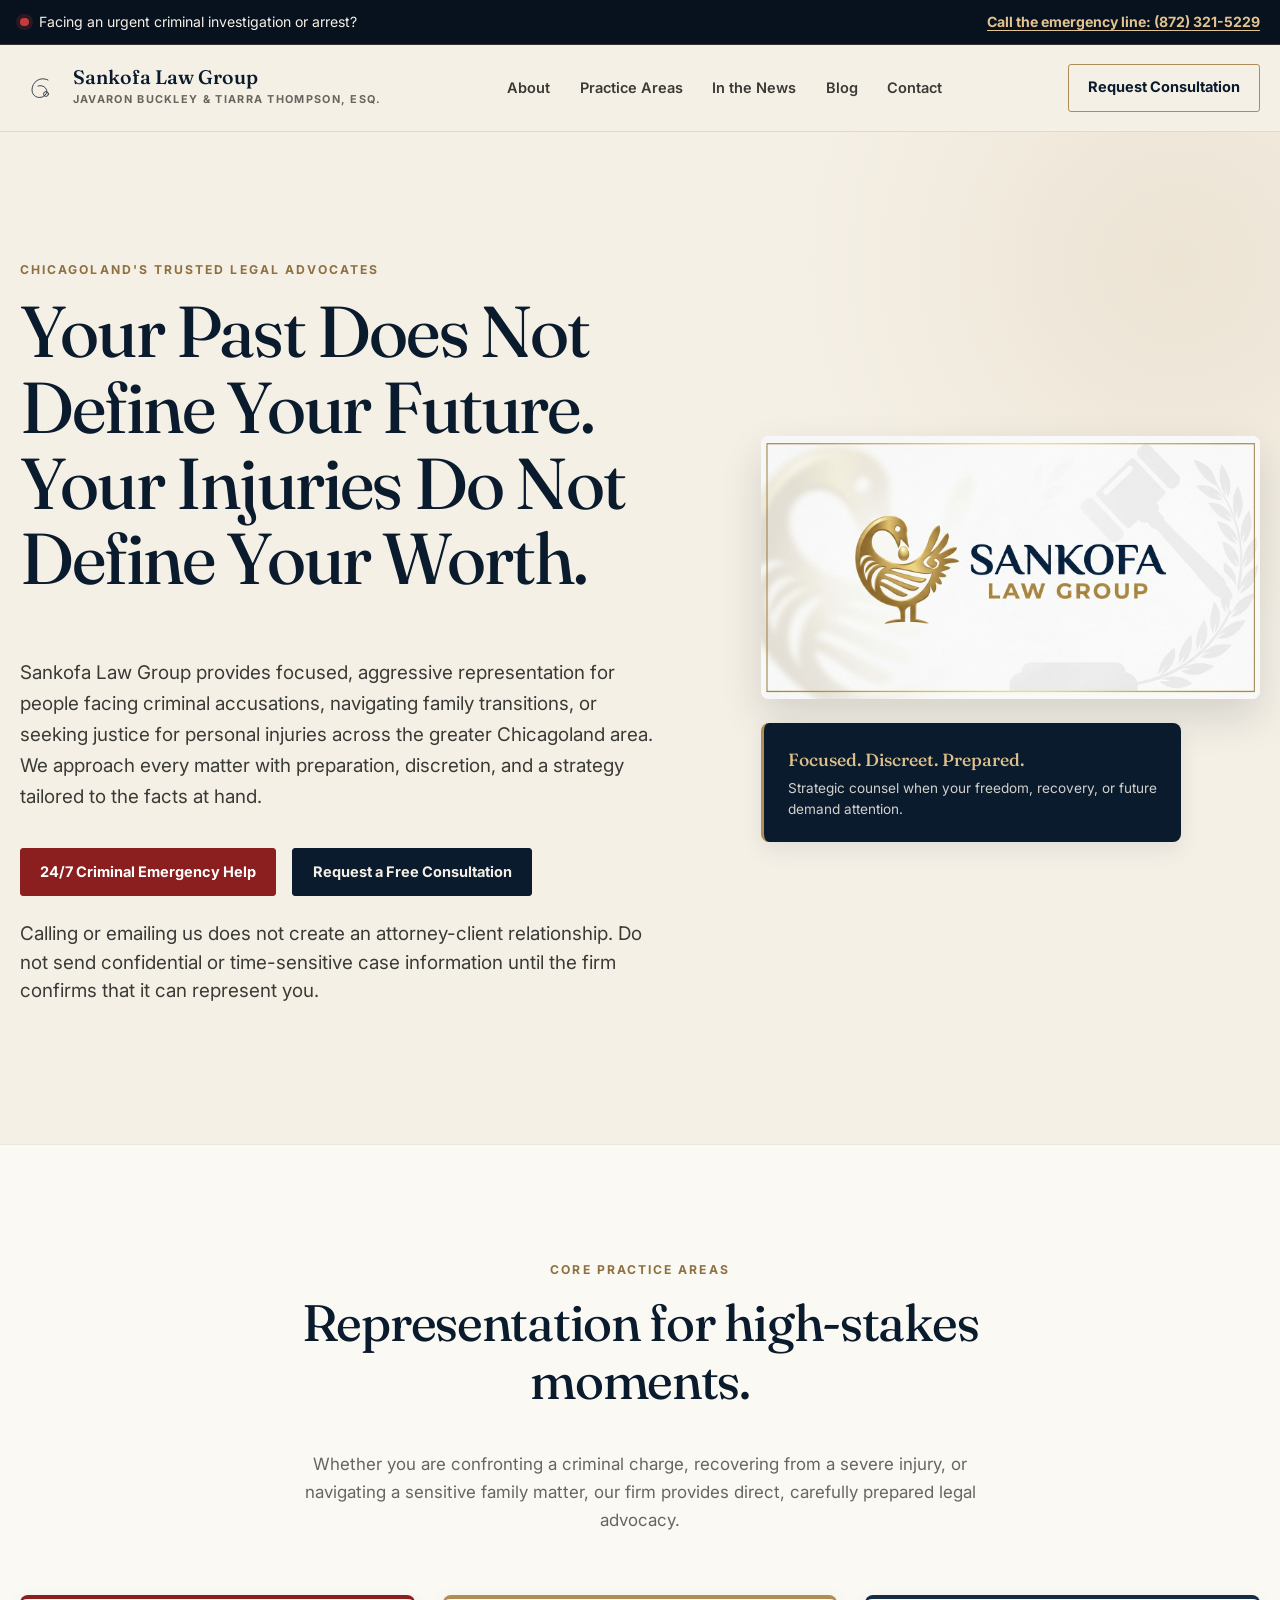
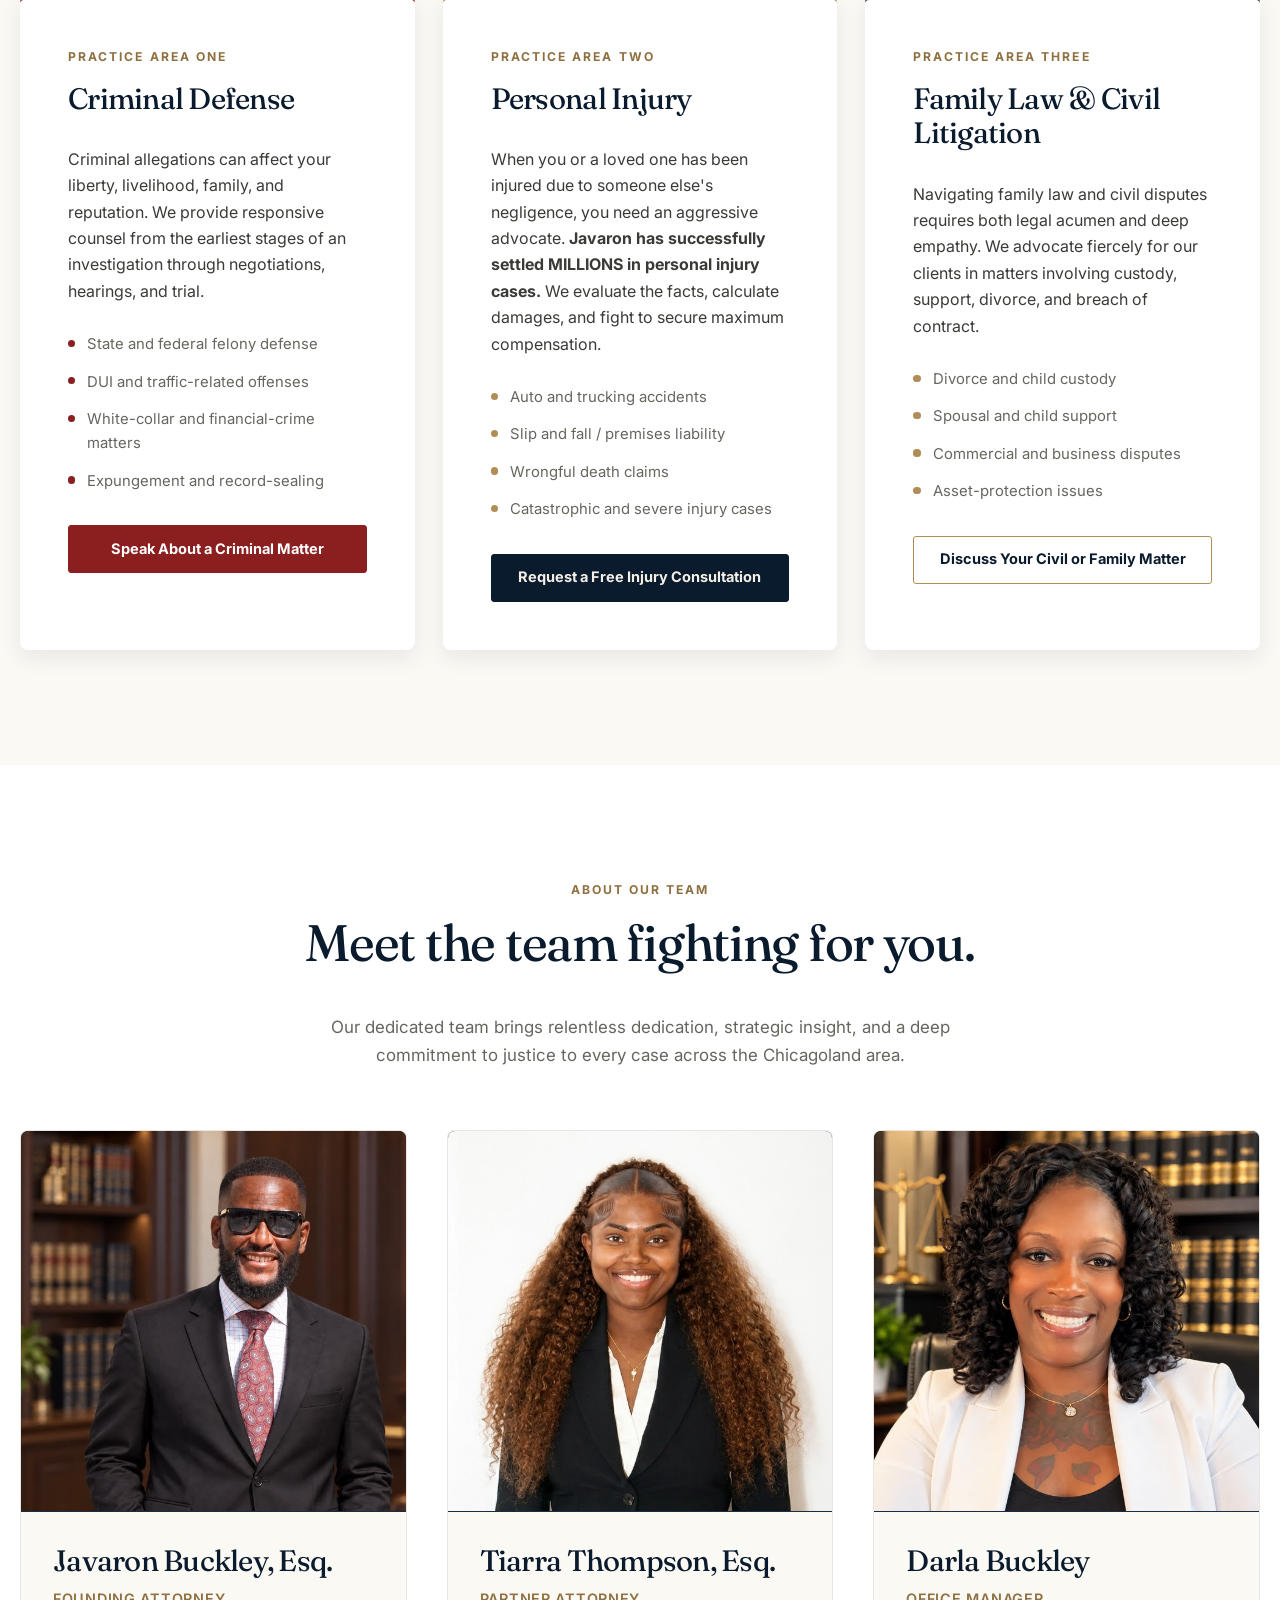
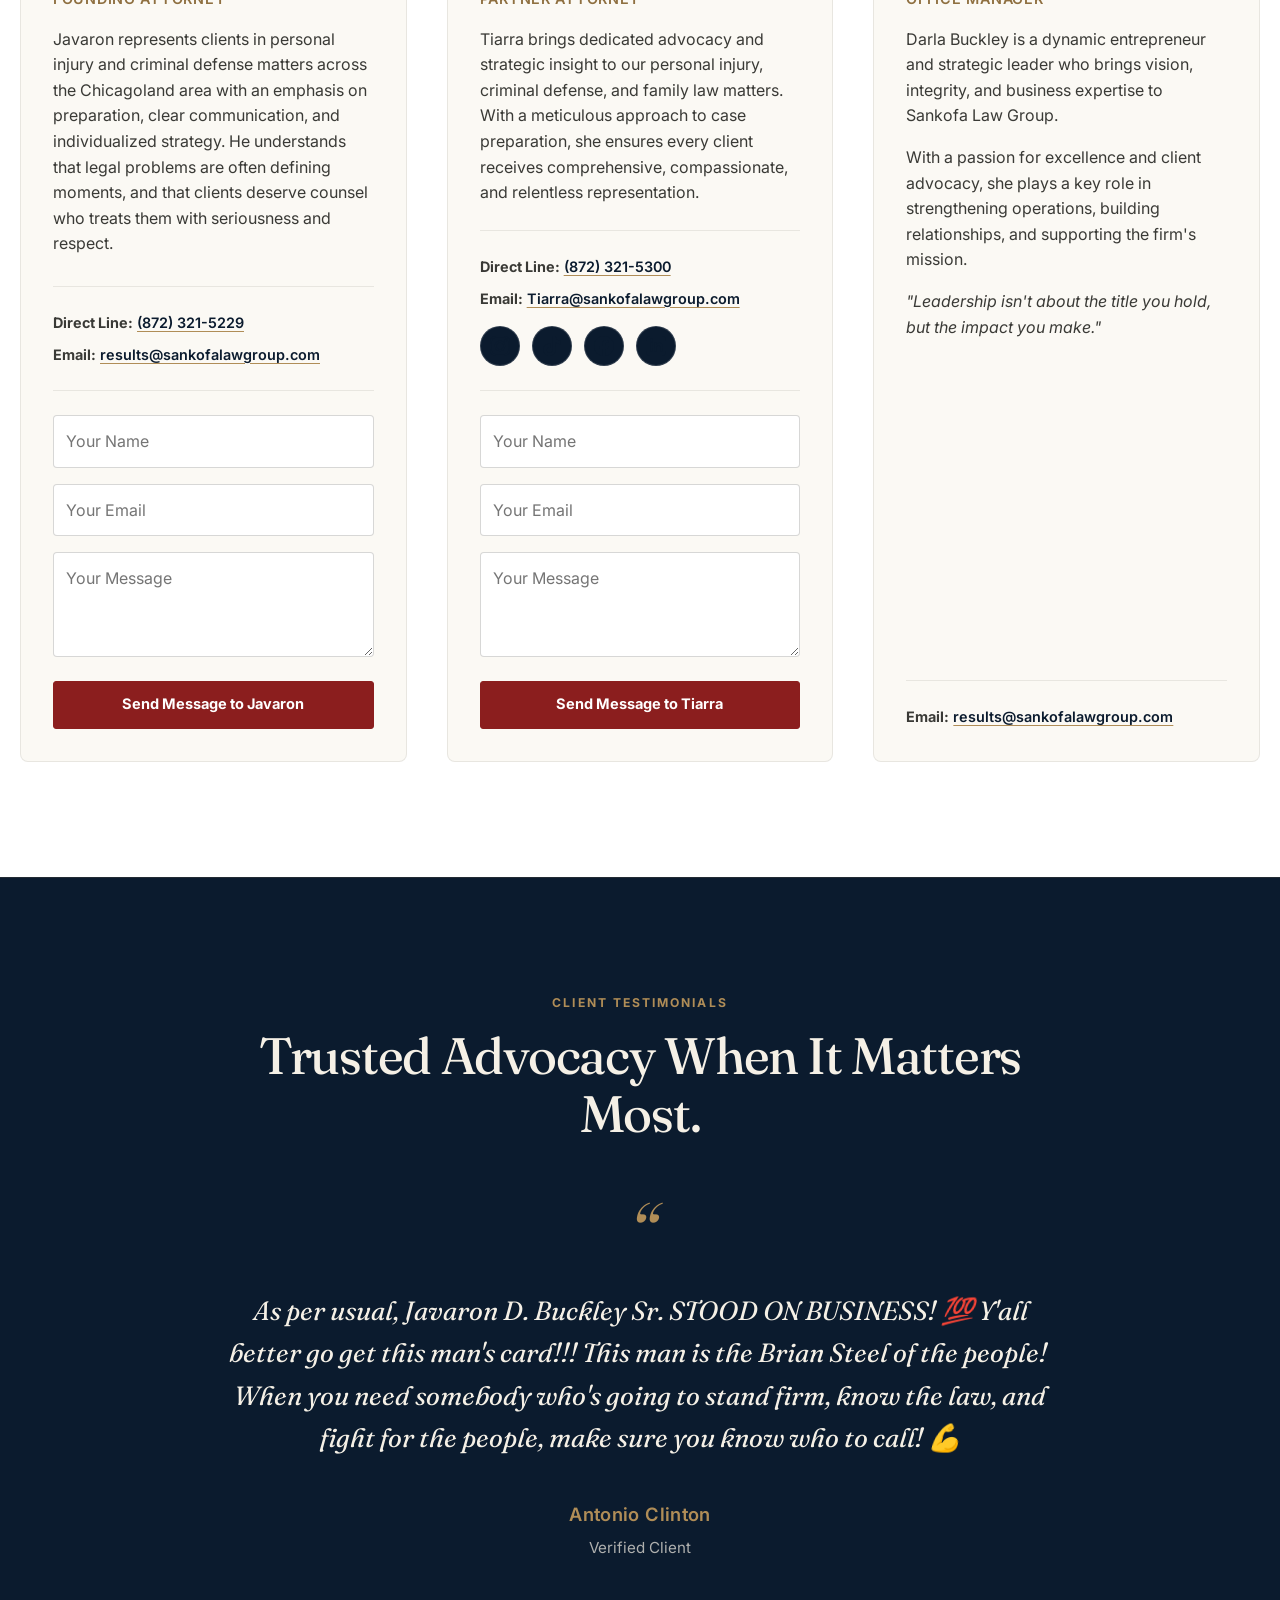
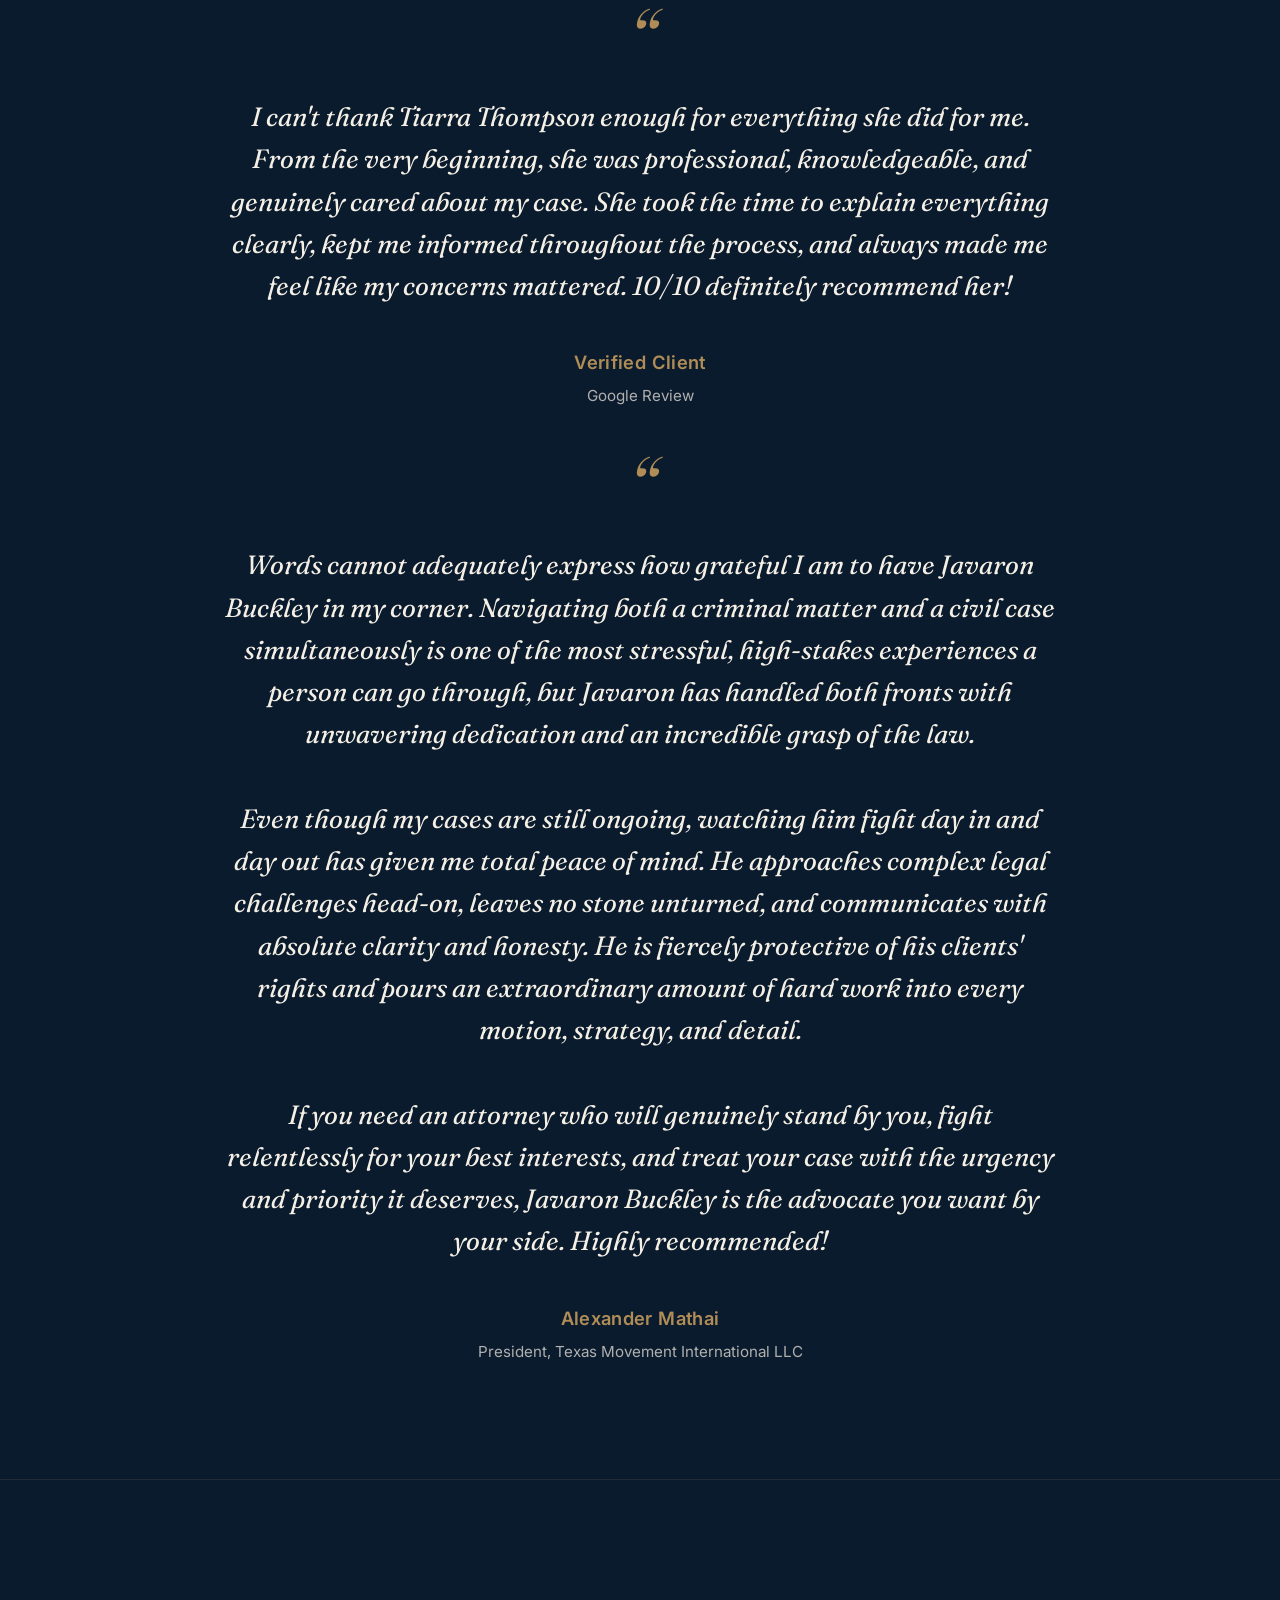
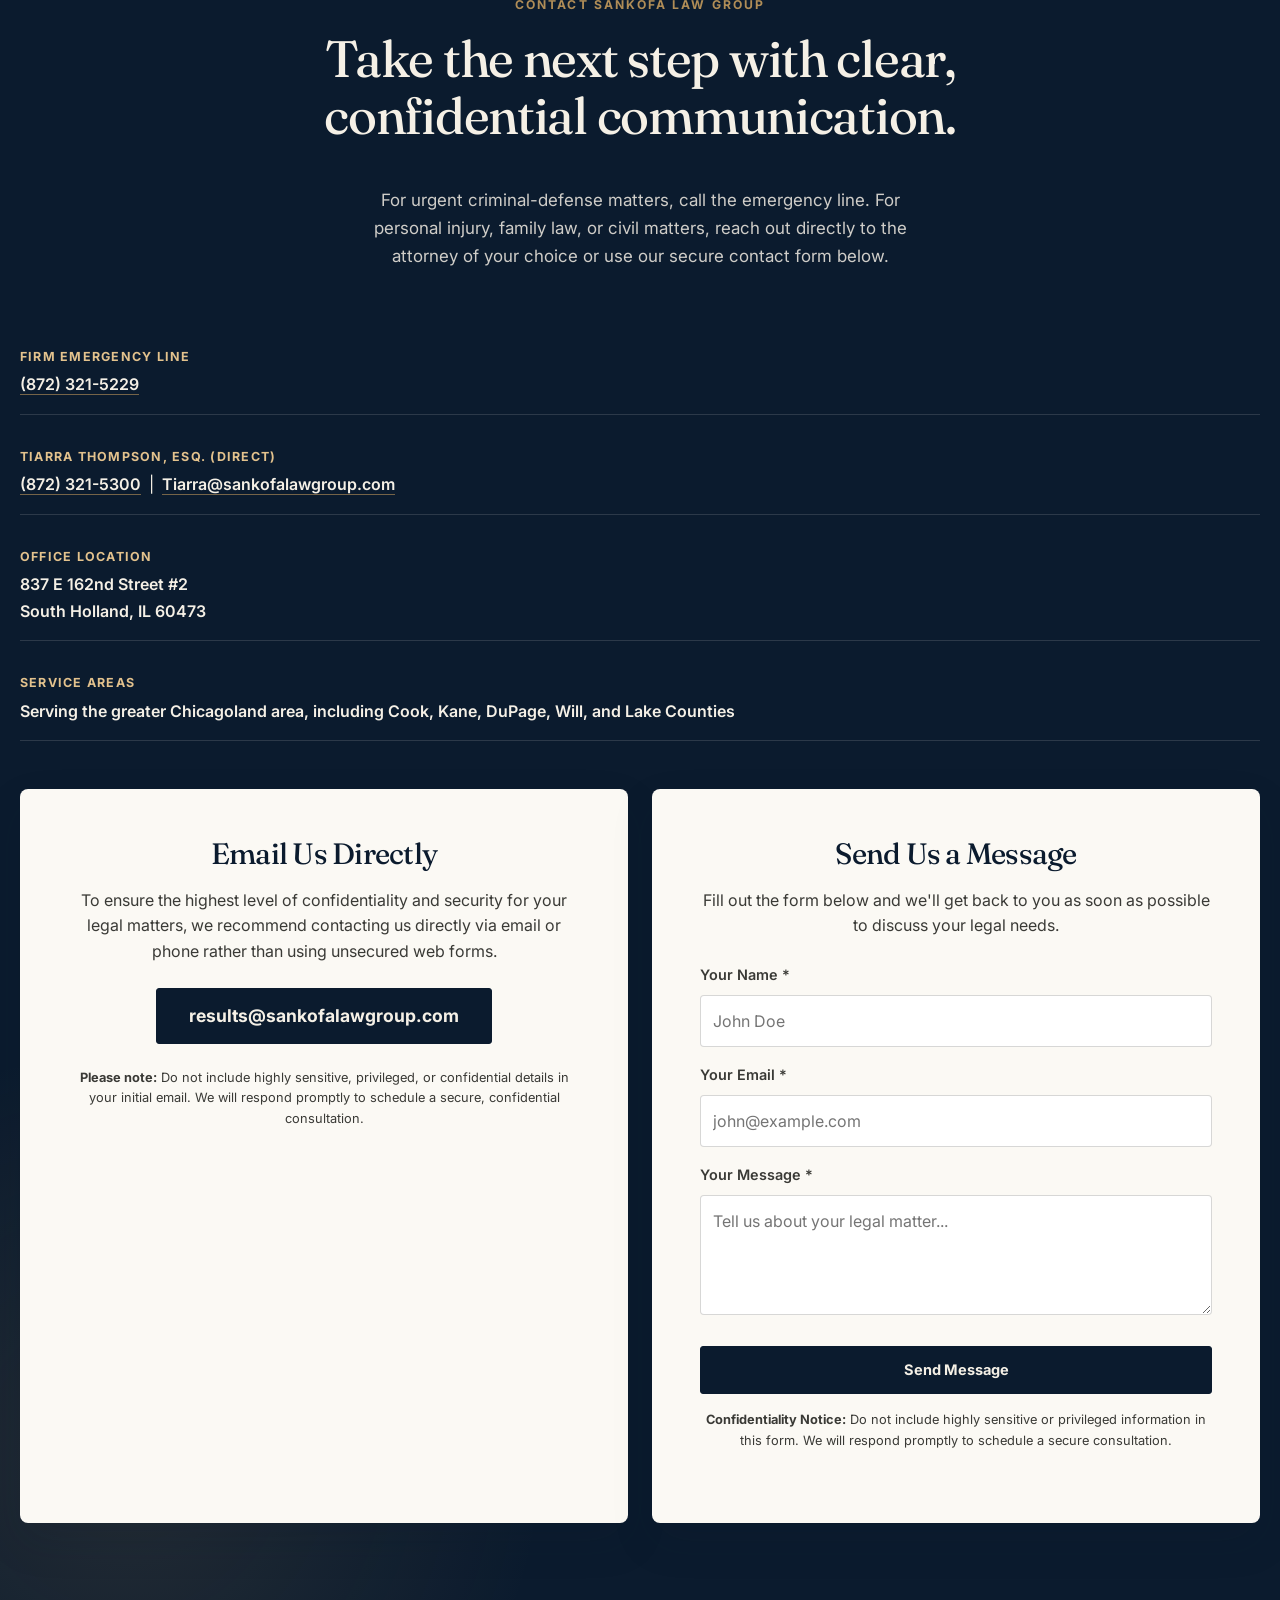
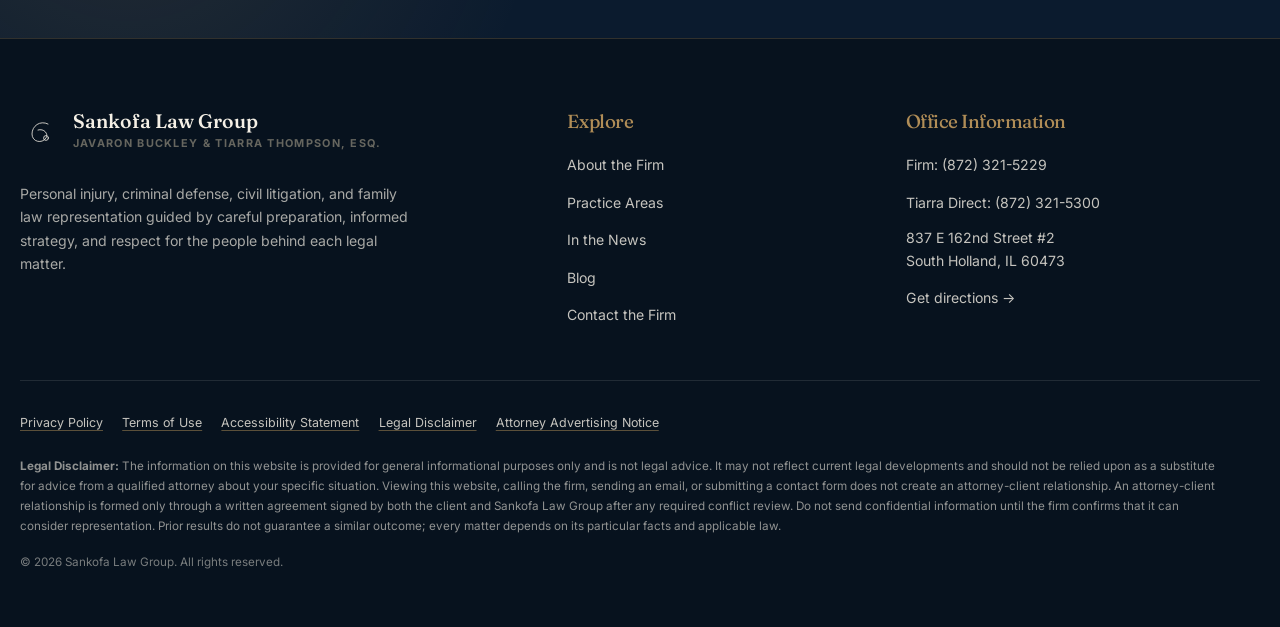
==== index.html @ 2868c60c "Update print statement from 'Hello' to 'Goodbye'" ====
<!DOCTYPE html>
<html lang="en">
<head>
  <meta charset="UTF-8">
  <meta name="viewport" content="width=device-width, initial-scale=1">

  <title>Sankofa Law Group | Personal Injury, Criminal Defense & Family Law in Chicagoland</title>
  <meta
    name="description"
    content="Sankofa Law Group provides dedicated personal injury, criminal defense, civil litigation, and family law representation across the Chicagoland area. Call 872-321-5229."
  >
  <meta name="robots" content="index, follow">
  <meta name="theme-color" content="#0B1B2E">
  <meta name="author" content="Sankofa Law Group">
  <meta name="geo.region" content="US-IL">
  <meta name="geo.placename" content="South Holland">
  <link rel="canonical" href="https://www.sankofalawgroup.com/">

  <link rel="icon" href="/favicon.ico" sizes="any">
  <link rel="icon" href="/favicon.svg" type="image/svg+xml">
  <link rel="apple-touch-icon" href="/apple-touch-icon.png">

  <!-- Open Graph -->
  <meta property="og:type" content="website">
  <meta property="og:site_name" content="Sankofa Law Group">
  <meta property="og:title" content="Sankofa Law Group | Chicagoland Legal Advocates">
  <meta property="og:description" content="Relentless advocacy in personal injury, criminal defense, civil litigation, and family law across the Chicagoland area.">
  <meta property="og:url" content="https://www.sankofalawgroup.com/">
  <meta property="og:image" content="https://www.sankofalawgroup.com/images/SankofaLawGroupLogo.jpg">
  <meta property="og:image:width" content="1200">
  <meta property="og:image:height" content="630">

  <!-- Twitter / X Card -->
  <meta name="twitter:card" content="summary_large_image">
  <meta name="twitter:title" content="Sankofa Law Group | Chicagoland Legal Advocates">
  <meta name="twitter:description" content="Relentless advocacy in personal injury, criminal defense, civil litigation, and family law across the Chicagoland area.">
  <meta name="twitter:image" content="https://www.sankofalawgroup.com/images/SankofaLawGroupLogo.jpg">

  <!-- Fonts -->
  <link rel="preconnect" href="https://fonts.googleapis.com">
  <link rel="preconnect" href="https://fonts.gstatic.com" crossorigin>
  <link href="https://fonts.googleapis.com/css2?family=Fraunces:ital,opsz,wght@0,9..144,300..700;1,9..144,300..400&family=Inter:wght@300;400;500;600;700&display=swap" rel="stylesheet">

  <!-- JSON-LD Schema for Local SEO -->
  <script type="application/ld+json">
  {
    "@context": "https://schema.org",
    "@type": "LegalService",
    "name": "Sankofa Law Group",
    "url": "https://www.sankofalawgroup.com/",
    "telephone": "+1-872-321-5229",
    "email": "results@sankofalawgroup.com",
    "description": "Personal injury, criminal defense, civil litigation, and family law representation in the Chicagoland area.",
    "image": "https://www.sankofalawgroup.com/images/SankofaLawGroupLogo.jpg",
    "logo": "https://www.sankofalawgroup.com/images/SankofaLawGroupLogo.jpg",
    "priceRange": "$$",
    "address": {
      "@type": "PostalAddress",
      "streetAddress": "837 E 162nd Street #2",
      "addressLocality": "South Holland",
      "addressRegion": "IL",
      "postalCode": "60473",
      "addressCountry": "US"
    },
    "areaServed": [
      {"@type": "AdministrativeArea", "name": "Cook County, IL"},
      {"@type": "AdministrativeArea", "name": "Kane County, IL"},
      {"@type": "AdministrativeArea", "name": "DuPage County, IL"},
      {"@type": "AdministrativeArea", "name": "Will County, IL"},
      {"@type": "AdministrativeArea", "name": "Lake County, IL"}
    ],
    "founder": {
      "@type": "Person",
      "name": "Javaron Buckley",
      "jobTitle": "Founding Attorney",
      "telephone": "+1-872-321-5229",
      "email": "results@sankofalawgroup.com"
    },
    "employee": [
      {
        "@type": "Person",
        "name": "Tiarra Thompson",
        "jobTitle": "Partner Attorney",
        "telephone": "+1-872-321-5300",
        "email": "Tiarra@sankofalawgroup.com",
        "alumniOf": [
          {"@type": "CollegeOrUniversity", "name": "Western Michigan University Cooley Law School"},
          {"@type": "CollegeOrUniversity", "name": "Hope College"}
        ],
        "url": "https://www.linkedin.com/in/tiarra-thompson-995474b0/"
      },
      {
        "@type": "Person",
        "name": "Darla Buckley",
        "jobTitle": "Office Manager",
        "email": "results@sankofalawgroup.com"
      }
    ],
    "sameAs": [
      "https://www.linkedin.com/in/tiarra-thompson-995474b0/",
      "https://www.instagram.com/tiarrathompsonlaw",
      "https://www.tiktok.com/@attorneytiarra",
      "https://www.facebook.com/p/Law-Office-of-Tiarra-Thompson-61590555324223/",
      "https://www.google.com/maps/place/837+E+162nd+St+%232,+South+Holland,+IL+60473"
    ]
  }
  </script>

  <style>
    :root {
      --navy-950: #07121e;
      --navy-900: #0b1b2e;
      --navy-800: #162b44;
      --parchment-50: #fbf9f4;
      --parchment-100: #f5f0e6;
      --parchment-200: #ebe5da;
      --brass-500: #b08d57;
      --brass-600: #8f7041;
      --oxblood-600: #8b1e1e;
      --oxblood-700: #6f1717;
      --charcoal-900: #252522;
      --charcoal-700: #3a3a36;
      --charcoal-500: #66665f;
      --white: #ffffff;

      --shadow-sm: 0 8px 22px rgba(11, 27, 46, 0.08);
      --shadow-md: 0 18px 42px rgba(11, 27, 46, 0.14);
      --radius-sm: 4px;
      --radius-md: 8px;
      --content-width: 1280px;
      --transition: 180ms ease;
    }

    *, *::before, *::after { box-sizing: border-box; }
    html { scroll-behavior: smooth; font-size: 16px; }
    body {
      min-width: 320px; margin: 0; background: var(--parchment-100);
      color: var(--charcoal-700); font-family: "Inter", Arial, sans-serif;
      font-size: 1rem; line-height: 1.65; -webkit-font-smoothing: antialiased;
      text-rendering: optimizeLegibility;
    }
    img { display: block; width: 100%; height: auto; }
    a { color: inherit; text-decoration: none; }
    button, input, select, textarea { font: inherit; }
    button { cursor: pointer; }
    h1, h2, h3, h4, p { margin-top: 0; }
    h1, h2, h3, h4 {
      color: var(--navy-900); font-family: "Fraunces", Georgia, serif;
      font-weight: 450; letter-spacing: -0.025em;
    }
    h1 { font-size: clamp(2.5rem, 6vw, 4.5rem); line-height: 1.05; }
    h2 { font-size: clamp(2rem, 4vw, 3.5rem); line-height: 1.12; }
    h3 { font-size: clamp(1.5rem, 2.3vw, 2.15rem); line-height: 1.18; }
    ul { padding: 0; margin: 0; list-style: none; }
    :focus-visible { outline: 3px solid var(--brass-500); outline-offset: 4px; }

    .skip-link {
      position: fixed; top: 0.75rem; left: 0.75rem; z-index: 1000;
      padding: 0.7rem 1rem; background: var(--white); color: var(--navy-900);
      font-weight: 700; transform: translateY(-170%); transition: transform var(--transition);
    }
    .skip-link:focus { transform: translateY(0); }
    .container { width: min(calc(100% - 2.5rem), var(--content-width)); margin-inline: auto; }
    .section { padding: clamp(4.5rem, 9vw, 8rem) 0; }
    .eyebrow {
      display: block; margin-bottom: 0.9rem; color: var(--brass-600);
      font-size: 0.76rem; font-weight: 700; letter-spacing: 0.17em; text-transform: uppercase;
    }
    .section-heading { max-width: 48rem; margin: 0 auto 3.75rem; text-align: center; }
    .section-heading p { max-width: 42rem; margin: 1.2rem auto 0; color: var(--charcoal-500); font-size: 1.06rem; }
    .sr-only {
      position: absolute; width: 1px; height: 1px; padding: 0; overflow: hidden;
      clip: rect(0, 0, 0, 0); white-space: nowrap; border: 0;
    }

    /* Header */
    .site-header {
      position: sticky; top: 0; z-index: 100; border-bottom: 1px solid rgba(58, 58, 54, 0.12);
      background: rgba(245, 240, 230, 0.97); backdrop-filter: blur(10px);
    }
    .header-inner { display: flex; align-items: center; justify-content: space-between; min-height: 86px; gap: 1.25rem; }
    .brand { display: inline-flex; flex-shrink: 0; align-items: center; gap: 0.8rem; }
    .brand__mark {
      width: 40px; height: 40px; flex: 0 0 auto; fill: none; stroke: var(--navy-900);
      stroke-linecap: round; stroke-linejoin: round; stroke-width: 2;
    }
    .brand__firm {
      display: block; color: var(--navy-900); font-family: "Fraunces", Georgia, serif;
      font-size: 1.22rem; font-weight: 550; line-height: 1.05;
    }
    .brand__attorney {
      display: block; margin-top: 0.2rem; color: var(--charcoal-500);
      font-size: 0.68rem; font-weight: 700; letter-spacing: 0.12em; text-transform: uppercase;
    }
    .desktop-nav { display: flex; align-items: center; gap: clamp(1.1rem, 2.3vw, 2.25rem); }
    .desktop-nav a {
      color: var(--charcoal-700); font-size: 0.91rem; font-weight: 600; transition: color var(--transition);
    }
    .desktop-nav a:hover, .desktop-nav a[aria-current="page"] { color: var(--brass-600); }
    .header-actions { display: flex; align-items: center; gap: 0.75rem; }
    .menu-toggle {
      display: none; width: 46px; height: 44px; border: 1px solid rgba(11, 27, 46, 0.2);
      border-radius: var(--radius-sm); background: transparent; color: var(--navy-900);
    }
    .menu-toggle__icon, .menu-toggle__icon::before, .menu-toggle__icon::after {
      display: block; width: 21px; height: 2px; margin: auto; border-radius: 3px;
      background: currentColor; content: ""; transition: transform var(--transition);
    }
    .menu-toggle__icon { position: relative; }
    .menu-toggle__icon::before { position: absolute; top: -7px; }
    .menu-toggle__icon::after { position: absolute; top: 7px; }
    .menu-toggle[aria-expanded="true"] .menu-toggle__icon { background: transparent; }
    .menu-toggle[aria-expanded="true"] .menu-toggle__icon::before { top: 0; transform: rotate(45deg); }
    .menu-toggle[aria-expanded="true"] .menu-toggle__icon::after { top: 0; transform: rotate(-45deg); }
    .mobile-nav { display: none; border-top: 1px solid rgba(58, 58, 54, 0.12); background: var(--parchment-50); }
    .mobile-nav.is-open { display: block; }
    .mobile-nav__inner { display: grid; gap: 0.25rem; padding: 1rem 0 1.5rem; }
    .mobile-nav a {
      padding: 0.9rem 0; border-bottom: 1px solid rgba(58, 58, 54, 0.09);
      color: var(--navy-900); font-weight: 650;
    }
    .mobile-nav .btn { width: 100%; margin-top: 0.85rem; }

    /* Buttons */
    .btn {
      display: inline-flex; min-height: 48px; align-items: center; justify-content: center;
      gap: 0.5rem; padding: 0.76rem 1.2rem; border: 1px solid transparent; border-radius: 3px;
      font-size: 0.91rem; font-weight: 700; line-height: 1.2; text-align: center;
      transition: background-color var(--transition), border-color var(--transition), color var(--transition), transform var(--transition);
    }
    .btn:hover { transform: translateY(-2px); }
    .btn--oxblood { border-color: var(--oxblood-600); background: var(--oxblood-600); color: var(--white); }
    .btn--oxblood:hover { border-color: var(--oxblood-700); background: var(--oxblood-700); }
    .btn--navy { border-color: var(--navy-900); background: var(--navy-900); color: var(--parchment-100); }
    .btn--navy:hover { border-color: var(--navy-800); background: var(--navy-800); }
    .btn--outline { border-color: var(--brass-500); background: transparent; color: var(--navy-900); }
    .btn--outline:hover { background: var(--brass-500); color: var(--white); }

    /* Hero */
    .hero {
      overflow: hidden; padding: clamp(5rem, 10vw, 9rem) 0 clamp(4rem, 8vw, 7rem);
      background: radial-gradient(circle at 92% 13%, rgba(176, 141, 87, 0.13), transparent 24rem), var(--parchment-100);
    }
    .hero-grid {
      display: grid; grid-template-columns: minmax(0, 1.1fr) minmax(300px, 0.9fr);
      align-items: center; gap: clamp(3rem, 6vw, 6rem);
    }
    .hero__content p {
      max-width: 40rem; margin: 1.5rem 0 2.25rem; color: var(--charcoal-700);
      font-size: clamp(1.04rem, 1.5vw, 1.18rem);
    }
    .hero__actions { display: flex; flex-wrap: wrap; gap: 1rem; }
    .hero__notice { max-width: 40rem; margin: 1rem 0 0; color: var(--charcoal-500); font-size: 0.78rem; line-height: 1.5; }
    
    /* Flex layout to stack image and badge cleanly */
    .hero__image-wrap { 
      position: relative; 
      padding: 0 0 1.5rem 1.5rem; 
      display: flex;
      flex-direction: column;
      align-items: flex-start;
    }
    
    .hero__image {
      max-height: 320px;
      overflow: hidden; 
      border-radius: var(--radius-md);
      background: var(--white); 
      box-shadow: var(--shadow-md);
      display: flex; 
      align-items: center; 
      justify-content: center;
      width: 100%;
    }
    .hero__image img { 
      max-height: 100%; 
      width: auto; 
      max-width: 100%;
      object-fit: contain; 
      object-position: center; 
    }

    /* Badge sits below the image as a clean caption card */
    .hero__badge {
      position: static;
      margin-top: 1.5rem;
      width: 100%;
      max-width: 420px;
      padding: 1.35rem 1.5rem;
      border-left: 3px solid var(--brass-500);
      border-radius: var(--radius-md);
      background: var(--navy-900);
      box-shadow: var(--shadow-sm);
      color: var(--parchment-100);
    }
    .hero__badge strong {
      display: block; margin-bottom: 0.25rem; color: #dec08a;
      font-family: "Fraunces", Georgia, serif; font-size: 1.1rem; font-weight: 500;
    }
    .hero__badge span { display: block; color: rgba(245, 240, 230, 0.85); font-size: 0.85rem; line-height: 1.55; }

    /* About / Team Section */
    .team-section { background: var(--white); }
    .team-grid {
      display: grid;
      grid-template-columns: repeat(auto-fit, minmax(320px, 1fr));
      gap: 2.5rem;
      align-items: stretch;
    }
    .team-card {
      background: var(--parchment-50);
      border-radius: var(--radius-md);
      overflow: hidden;
      border: 1px solid rgba(58, 58, 54, 0.1);
      display: flex;
      flex-direction: column;
      height: 100%;
    }
    
    .team-card__image {
      overflow: hidden;
      background: var(--navy-800);
      border-bottom: 1px solid rgba(58, 58, 54, 0.1);
      flex-shrink: 0;
    }
    .team-card__image img {
      width: 100%;
      height: 380px;
      object-fit: cover;
      object-position: center top;
      display: block;
    }

    .team-card__content {
      padding: 2rem;
      flex-grow: 1;
      display: flex;
      flex-direction: column;
    }
    .team-card__content h3 { margin-bottom: 0.5rem; }
    .team-card__title {
      display: block; color: var(--brass-600); font-weight: 600;
      font-size: 0.9rem; text-transform: uppercase; letter-spacing: 0.05em; margin-bottom: 1rem;
    }
    .team-card__content p { color: var(--charcoal-700); line-height: 1.6; margin-bottom: 1rem; }
    .team-card__content p:last-of-type { margin-bottom: 1.5rem; }
    .team-contact {
      margin-top: auto;
      padding-top: 1.5rem;
      border-top: 1px solid rgba(58, 58, 54, 0.1);
      font-size: 0.9rem;
    }
    .team-contact a {
      color: var(--navy-900); font-weight: 600; text-decoration: underline;
      text-decoration-color: var(--brass-500); text-underline-offset: 3px;
    }
    .team-contact a:hover { color: var(--brass-600); }

    /* Social Icons */
    .social-links { display: flex; gap: 0.75rem; margin-top: 1rem; }
    .social-link {
      display: inline-flex; align-items: center; justify-content: center;
      width: 40px; height: 40px; border-radius: 50%; 
      background: var(--navy-900); 
      color: #ffffff;
      transition: all var(--transition);
      border: 1px solid rgba(255, 255, 255, 0.15);
    }
    .social-link:hover { 
      background: var(--brass-500); 
      color: var(--navy-900);
      transform: translateY(-3px); 
      box-shadow: 0 4px 12px rgba(176, 141, 87, 0.3);
      border-color: var(--brass-500);
    }
    .social-link svg { width: 20px; height: 20px; fill: currentColor; }

    /* Practice areas */
    .practice-grid { display: grid; grid-template-columns: repeat(auto-fit, minmax(280px, 1fr)); gap: 1.75rem; }
    .practice-card {
      display: flex; flex-direction: column; min-height: 100%; padding: clamp(2rem, 4vw, 3rem);
      border-top: 4px solid var(--navy-900); border-radius: var(--radius-md);
      background: var(--white); box-shadow: var(--shadow-sm);
    }
    .practice-card--criminal { border-top-color: var(--oxblood-600); }
    .practice-card--injury { border-top-color: var(--brass-500); }
    .practice-card--family { border-top-color: var(--navy-800); }
    .practice-card p { margin: 1.2rem 0 1.75rem; color: var(--charcoal-700); }
    .practice-list { display: grid; gap: 0.8rem; margin-bottom: 2rem; }
    .practice-list li {
      display: flex; align-items: flex-start; gap: 0.75rem; color: var(--charcoal-500); font-size: 0.93rem;
    }
    .practice-list li::before {
      width: 0.45rem; height: 0.45rem; flex: 0 0 auto; margin-top: 0.48rem;
      border-radius: 50%; background: var(--brass-500); content: "";
    }
    .practice-card--criminal .practice-list li::before { background: var(--oxblood-600); }

    /* Testimonials */
    .testimonials {
      background: var(--navy-900); color: var(--parchment-100);
      border-top: 1px solid rgba(176, 141, 87, 0.15);
      border-bottom: 1px solid rgba(176, 141, 87, 0.15);
    }
    .testimonial-card { max-width: 54rem; margin: 0 auto; text-align: center; padding: 0 1rem; }
    .testimonial-card blockquote {
      font-family: "Fraunces", Georgia, serif; font-size: clamp(1.25rem, 2.2vw, 1.65rem);
      line-height: 1.6; font-style: italic; color: var(--parchment-100); margin: 0 0 2.5rem; position: relative;
    }
    .testimonial-card blockquote::before {
      content: "“"; display: block; font-size: 5rem; color: var(--brass-500);
      line-height: 0.8; margin-bottom: 1.5rem; font-family: "Fraunces", Georgia, serif;
    }
    .testimonial-author { display: flex; flex-direction: column; align-items: center; gap: 0.35rem; }
    .testimonial-author strong {
      color: var(--brass-500); font-size: 1.15rem; font-weight: 600;
      font-family: "Inter", Arial, sans-serif; letter-spacing: 0.02em;
    }
    .testimonial-author span { color: rgba(245, 240, 230, 0.7); font-size: 0.95rem; font-style: normal; }

    /* Contact */
    .contact {
      background: radial-gradient(circle at 10% 90%, rgba(176, 141, 87, 0.15), transparent 26rem), var(--navy-900);
      color: var(--parchment-100);
    }
    .contact-grid {
      display: grid; grid-template-columns: minmax(0, 0.8fr) minmax(0, 1.2fr);
      align-items: start; gap: clamp(3rem, 7vw, 7rem);
    }
    .contact h2 { color: var(--parchment-100); }
    .contact-copy > p { max-width: 35rem; margin: 1.25rem 0 0; color: rgba(245, 240, 230, 0.84); }
    .contact-details { display: grid; gap: 1rem; margin-top: 2rem; }
    .contact-details__item { padding: 1rem 0; border-bottom: 1px solid rgba(245, 240, 230, 0.14); }
    .contact-details__item strong {
      display: block; color: #e3c28d; font-size: 0.78rem; letter-spacing: 0.1em; text-transform: uppercase;
    }
    .contact-details__item a, .contact-details__item span {
      display: inline-block; margin-top: 0.25rem; color: var(--parchment-100); font-size: 1rem; font-weight: 600;
    }
    .contact-details__item a {
      text-decoration: underline; text-decoration-color: rgba(176, 141, 87, 0.65); text-underline-offset: 4px;
    }
    .contact-cards {
      display: grid;
      grid-template-columns: repeat(auto-fit, minmax(300px, 1fr));
      gap: 1.5rem;
      margin-top: 2rem;
    }
    .contact-direct-wrap {
      padding: clamp(2rem, 4vw, 3rem); border-radius: var(--radius-md);
      background: var(--parchment-50); box-shadow: var(--shadow-md); color: var(--charcoal-700); text-align: center;
    }
    .contact-direct-wrap h3 { margin-bottom: 1rem; color: var(--navy-900); }
    .contact-direct-wrap p { margin-bottom: 1.5rem; color: var(--charcoal-700); line-height: 1.6; }
    .contact-direct-wrap .btn { font-size: 1.1rem; padding: 1rem 2rem; }
    .contact-direct-notice { margin-top: 1.5rem; font-size: 0.8rem; color: var(--charcoal-500); line-height: 1.5; }
    
    /* Contact Form Styles */
    .contact-form {
      padding: clamp(2rem, 4vw, 3rem);
      border-radius: var(--radius-md);
      background: var(--parchment-50);
      box-shadow: var(--shadow-md);
      color: var(--charcoal-700);
    }
    .contact-form h3 {
      margin-bottom: 1rem;
      color: var(--navy-900);
      text-align: center;
    }
    .contact-form p {
      margin-bottom: 1.5rem;
      color: var(--charcoal-700);
      line-height: 1.6;
      text-align: center;
    }
    .form-group {
      margin-bottom: 1rem;
    }
    .form-group label {
      display: block;
      margin-bottom: 0.5rem;
      color: var(--charcoal-700);
      font-weight: 600;
      font-size: 0.9rem;
    }
    .form-group input,
    .form-group textarea {
      width: 100%;
      padding: 0.75rem;
      border: 1px solid rgba(58, 58, 54, 0.2);
      border-radius: 4px;
      font-family: inherit;
      font-size: 1rem;
      background: var(--white);
    }
    .form-group input:focus,
    .form-group textarea:focus {
      outline: 3px solid var(--brass-500);
      outline-offset: 2px;
      border-color: var(--brass-500);
    }
    .form-group textarea {
      resize: vertical;
      min-height: 120px;
    }
    .contact-form .btn {
      width: 100%;
      margin-top: 0.5rem;
    }
    .form-notice {
      margin-top: 1rem;
      font-size: 0.8rem;
      color: var(--charcoal-500);
      text-align: center;
      line-height: 1.5;
    }

    /* Footer */
    .site-footer { background: var(--navy-950); border-top: 1px solid rgba(176, 141, 87, 0.25); color: var(--parchment-100); }
    .footer-main { display: grid; grid-template-columns: 1.55fr 0.9fr 1.1fr; gap: 3rem; padding: 4.5rem 0 3.25rem; }
    .footer-brand .brand__mark { stroke: var(--parchment-100); }
    .footer-brand .brand__firm { color: var(--parchment-100); }
    .footer-brand p { max-width: 25rem; margin: 1.4rem 0 0; color: rgba(245, 240, 230, 0.68); font-size: 0.88rem; }
    .footer-col h2 { margin-bottom: 1.15rem; color: var(--brass-500); font-size: 1.18rem; }
    .footer-col ul { display: grid; gap: 0.7rem; }
    .footer-col a, .footer-col address { color: rgba(245, 240, 230, 0.8); font-size: 0.88rem; font-style: normal; }
    .footer-col a:hover { color: var(--brass-500); }
    .footer-bottom { padding: 2rem 0 2.7rem; border-top: 1px solid rgba(245, 240, 230, 0.11); }
    .footer-legal-links { display: flex; flex-wrap: wrap; gap: 0.55rem 1.2rem; margin-bottom: 1.5rem; }
    .footer-legal-links a {
      color: rgba(245, 240, 230, 0.8); font-size: 0.78rem; text-decoration: underline;
      text-decoration-color: rgba(176, 141, 87, 0.5); text-underline-offset: 3px;
    }
    .legal-disclaimer { max-width: 75rem; color: rgba(245, 240, 230, 0.58); font-size: 0.73rem; line-height: 1.7; }
    .copyright { margin-top: 1rem; color: rgba(245, 240, 230, 0.48); font-size: 0.73rem; }

    /* Responsive */
    @media (max-width: 1050px) {
      .desktop-nav { display: none; }
      .menu-toggle { display: inline-grid; place-items: center; }
      .header-actions .btn--outline { display: none; }
    }
    @media (max-width: 850px) {
      .hero-grid, .contact-grid { grid-template-columns: 1fr; }
      .hero__image-wrap { width: min(100%, 510px); margin-inline: auto; }
      .footer-main { grid-template-columns: 1fr 1fr; }
      .footer-brand { grid-column: 1 / -1; }
    }
    @media (max-width: 620px) {
      .container { width: min(calc(100% - 2rem), var(--content-width)); }
      .header-inner { min-height: 76px; }
      .brand__firm { font-size: 1.08rem; }
      .brand__attorney { font-size: 0.61rem; }
      .brand__mark { width: 34px; height: 34px; }
      .hero__actions, .hero__actions .btn { width: 100%; }
      .hero__image { max-height: 200px; }
      .footer-main { grid-template-columns: 1fr; }
      .footer-brand { grid-column: auto; }
      .contact-direct-wrap { padding: 1.5rem; }
      .contact-cards { grid-template-columns: 1fr; }
    }
    @media (prefers-reduced-motion: reduce) {
      html { scroll-behavior: auto; }
      *, *::before, *::after {
        animation-duration: 0.01ms !important; animation-iteration-count: 1 !important;
        scroll-behavior: auto !important; transition-duration: 0.01ms !important;
      }
    }
  </style>
</head>

<body>
  <a class="skip-link" href="#main-content">Skip to main content</a>

  <div class="emergency-banner" role="region" aria-label="Criminal defense emergency contact" style="background: var(--navy-950); border-bottom: 1px solid rgba(176, 141, 87, 0.27); color: var(--parchment-100); padding: 0.65rem 0;">
    <div class="container" style="display: flex; flex-wrap: wrap; align-items: center; justify-content: space-between; gap: 0.8rem 1.5rem; font-size: 0.88rem;">
      <span style="display: inline-flex; align-items: center; gap: 0.65rem;">
        <span style="width: 0.55rem; height: 0.55rem; border-radius: 50%; background: #c73b3b; box-shadow: 0 0 0 4px rgba(199, 59, 59, 0.18); animation: pulse 2.3s infinite;" aria-hidden="true"></span>
        Facing an urgent criminal investigation or arrest?
      </span>
      <a href="tel:+18723215229" style="color: #e3c28d; font-weight: 700; text-decoration: underline; text-decoration-thickness: 1px; text-underline-offset: 3px;">
        Call the emergency line: (872) 321-5229
      </a>
    </div>
  </div>
  <style>@keyframes pulse { 0%, 100% { transform: scale(0.92); box-shadow: 0 0 0 0 rgba(199, 59, 59, 0.35); } 55% { transform: scale(1); box-shadow: 0 0 0 7px rgba(199, 59, 59, 0); } }</style>

  <header class="site-header">
    <div class="container header-inner">
      <a class="brand" href="/" aria-label="Sankofa Law Group home">
        <svg class="brand__mark" viewBox="0 0 100 100" aria-hidden="true">
          <path d="M70,30 C50,20 30,35 30,55 C30,75 55,80 65,65 C72,55 60,40 45,45"></path>
          <circle cx="65" cy="65" r="6"></circle>
        </svg>
        <span>
          <span class="brand__firm">Sankofa Law Group</span>
          <span class="brand__attorney">Javaron Buckley & Tiarra Thompson, Esq.</span>
        </span>
      </a>

      <nav class="desktop-nav" aria-label="Primary navigation">
        <a href="#about">About</a>
        <a href="#practice-areas">Practice Areas</a>
        <a href="news.html">In the News</a>
        <a href="blog.html">Blog</a>
        <a href="#contact">Contact</a>
      </nav>

      <div class="header-actions">
        <a class="btn btn--outline" href="#contact">Request Consultation</a>
        <button class="menu-toggle" type="button" aria-expanded="false" aria-controls="mobile-menu">
          <span class="sr-only">Open navigation menu</span>
          <span class="menu-toggle__icon" aria-hidden="true"></span>
        </button>
      </div>
    </div>

    <nav id="mobile-menu" class="mobile-nav" aria-label="Mobile navigation">
      <div class="container mobile-nav__inner">
        <a href="#about">About</a>
        <a href="#practice-areas">Practice Areas</a>
        <a href="news.html">In the News</a>
        <a href="blog.html">Blog</a>
        <a href="#contact">Contact</a>
        <a class="btn btn--oxblood" href="tel:+18723215229">Call (872) 321-5229</a>
      </div>
    </nav>
  </header>

  <main id="main-content">
    <!-- Firm Hero Section -->
    <section class="hero" aria-labelledby="hero-heading">
      <div class="container hero-grid">
        <div class="hero__content">
          <span class="eyebrow">Chicagoland's Trusted Legal Advocates</span>
          <h1 id="hero-heading">Your Past Does Not Define Your Future. Your Injuries Do Not Define Your Worth.</h1>
          <p>
            Sankofa Law Group provides focused, aggressive representation for people facing criminal accusations, navigating family transitions, or seeking justice for personal injuries across the greater Chicagoland area. We approach every matter with preparation, discretion, and a strategy tailored to the facts at hand.
          </p>

          <div class="hero__actions">
            <a class="btn btn--oxblood" href="tel:+18723215229">24/7 Criminal Emergency Help</a>
            <a class="btn btn--navy" href="#contact">Request a Free Consultation</a>
          </div>

          <p class="hero__notice">
            Calling or emailing us does not create an attorney-client relationship. Do not send confidential or time-sensitive case information until the firm confirms that it can represent you.
          </p>
        </div>

        <div class="hero__image-wrap">
          <div class="hero__image">
            <img
              src="images/SankofaLawGroupLogo.jpg"
              alt="Sankofa Law Group Logo"
              width="800" height="500" loading="lazy"
            >
          </div>
          <div class="hero__badge">
            <strong>Focused. Discreet. Prepared.</strong>
            <span>Strategic counsel when your freedom, recovery, or future demand attention.</span>
          </div>
        </div>
      </div>
    </section>

    <!-- Practice Areas -->
    <section id="practice-areas" class="section" style="background: var(--parchment-50); border-top: 1px solid rgba(58, 58, 54, 0.1);" aria-labelledby="practice-heading">
      <div class="container">
        <div class="section-heading">
          <span class="eyebrow">Core Practice Areas</span>
          <h2 id="practice-heading">Representation for high-stakes moments.</h2>
          <p>Whether you are confronting a criminal charge, recovering from a severe injury, or navigating a sensitive family matter, our firm provides direct, carefully prepared legal advocacy.</p>
        </div>

        <div class="practice-grid">
          <article class="practice-card practice-card--criminal">
            <div>
              <span class="eyebrow">Practice Area One</span>
              <h3>Criminal Defense</h3>
              <p>Criminal allegations can affect your liberty, livelihood, family, and reputation. We provide responsive counsel from the earliest stages of an investigation through negotiations, hearings, and trial.</p>
              <ul class="practice-list">
                <li>State and federal felony defense</li>
                <li>DUI and traffic-related offenses</li>
                <li>White-collar and financial-crime matters</li>
                <li>Expungement and record-sealing</li>
              </ul>
            </div>
            <a class="btn btn--oxblood" href="tel:+18723215229">Speak About a Criminal Matter</a>
          </article>

          <article class="practice-card practice-card--injury">
            <div>
              <span class="eyebrow">Practice Area Two</span>
              <h3>Personal Injury</h3>
              <p>When you or a loved one has been injured due to someone else's negligence, you need an aggressive advocate. <strong>Javaron has successfully settled MILLIONS in personal injury cases.</strong> We evaluate the facts, calculate damages, and fight to secure maximum compensation.</p>
              <ul class="practice-list">
                <li>Auto and trucking accidents</li>
                <li>Slip and fall / premises liability</li>
                <li>Wrongful death claims</li>
                <li>Catastrophic and severe injury cases</li>
              </ul>
            </div>
            <a class="btn btn--navy" href="#contact">Request a Free Injury Consultation</a>
          </article>

          <article class="practice-card practice-card--family">
            <div>
              <span class="eyebrow">Practice Area Three</span>
              <h3>Family Law & Civil Litigation</h3>
              <p>Navigating family law and civil disputes requires both legal acumen and deep empathy. We advocate fiercely for our clients in matters involving custody, support, divorce, and breach of contract.</p>
              <ul class="practice-list">
                <li>Divorce and child custody</li>
                <li>Spousal and child support</li>
                <li>Commercial and business disputes</li>
                <li>Asset-protection issues</li>
              </ul>
            </div>
            <a class="btn btn--outline" href="#contact">Discuss Your Civil or Family Matter</a>
          </article>
        </div>
      </div>
    </section>

    <!-- About / Meet Our Team Section (ID updated to #about to fix navigation) -->
    <section id="about" class="section team-section" aria-labelledby="team-heading">
      <div class="container">
        <div class="section-heading">
          <span class="eyebrow">About Our Team</span>
          <h2 id="team-heading">Meet the team fighting for you.</h2>
          <p>Our dedicated team brings relentless dedication, strategic insight, and a deep commitment to justice to every case across the Chicagoland area.</p>
        </div>

        <div class="team-grid">
          <!-- Javaron Buckley -->
          <article class="team-card">
            <div class="team-card__image">
              <img src="images/IMG_6004.jpeg" alt="Javaron Buckley, Founding Attorney" width="600" height="750" loading="lazy">
            </div>
            <div class="team-card__content">
              <h3>Javaron Buckley, Esq.</h3>
              <span class="team-card__title">Founding Attorney</span>
              <p>
                Javaron represents clients in personal injury and criminal defense matters across the Chicagoland area with an emphasis on preparation, clear communication, and individualized strategy. He understands that legal problems are often defining moments, and that clients deserve counsel who treats them with seriousness and respect.
              </p>
              <div class="team-contact">
                <div style="margin-bottom: 0.5rem;"><strong>Direct Line:</strong> <a href="tel:+18723215229">(872) 321-5229</a></div>
                <div><strong>Email:</strong> <a href="mailto:results@sankofalawgroup.com">results@sankofalawgroup.com</a></div>
              </div>
              <form action="https://formspree.io/f/mrpeobag" method="POST" style="margin-top: 1.5rem; padding-top: 1.5rem; border-top: 1px solid rgba(58, 58, 54, 0.1);">
                <div style="margin-bottom: 1rem;">
                  <input type="text" name="name" placeholder="Your Name" required style="width: 100%; padding: 0.75rem; border: 1px solid rgba(58, 58, 54, 0.2); border-radius: 4px; font-family: inherit;">
                </div>
                <div style="margin-bottom: 1rem;">
                  <input type="email" name="email" placeholder="Your Email" required style="width: 100%; padding: 0.75rem; border: 1px solid rgba(58, 58, 54, 0.2); border-radius: 4px; font-family: inherit;">
                </div>
                <div style="margin-bottom: 1rem;">
                  <textarea name="message" placeholder="Your Message" rows="3" required style="width: 100%; padding: 0.75rem; border: 1px solid rgba(58, 58, 54, 0.2); border-radius: 4px; font-family: inherit; resize: vertical;"></textarea>
                </div>
                <button type="submit" class="btn btn--oxblood" style="width: 100%;">Send Message to Javaron</button>
              </form>
            </div>
          </article>

          <!-- Tiarra Thompson -->
          <article class="team-card">
            <div class="team-card__image">
              <img src="images/Tiarra Sankofa Crop.jpg" alt="Tiarra Thompson, Partner Attorney" width="600" height="750" loading="lazy">
            </div>
            <div class="team-card__content">
              <h3>Tiarra Thompson, Esq.</h3>
              <span class="team-card__title">Partner Attorney</span>
              <p>
                Tiarra brings dedicated advocacy and strategic insight to our personal injury, criminal defense, and family law matters. With a meticulous approach to case preparation, she ensures every client receives comprehensive, compassionate, and relentless representation.
              </p>
              <div class="team-contact">
                <div style="margin-bottom: 0.5rem;"><strong>Direct Line:</strong> <a href="tel:+18723215300">(872) 321-5300</a></div>
                <div style="margin-bottom: 0.5rem;"><strong>Email:</strong> <a href="mailto:Tiarra@sankofalawgroup.com">Tiarra@sankofalawgroup.com</a></div>
                <div class="social-links">
                  <a class="social-link" href="https://www.instagram.com/tiarrathompsonlaw" target="_blank" rel="noopener noreferrer" aria-label="Instagram">
                    <svg viewBox="0 0 24 24"><path d="M12 2.163c3.204 0 3.584.012 4.85.07 3.252.148 4.771 1.691 4.919 4.919.058 1.265.069 1.645.069 4.849 0 3.205-.012 3.584-.069 4.849-.149 3.225-1.664 4.771-4.919 4.919-1.266.058-1.644.07-4.85.07-3.204 0-3.584-.012-4.849-.07-3.26-.149-4.771-1.699-4.919-4.92-.058-1.265-.07-1.644-.07-4.849 0-3.204.013-3.583.07-4.849.149-3.227 1.664-4.771 4.919-4.919 1.266-.057 1.645-.069 4.849-.069zm0-2.163c-3.259 0-3.667.014-4.947.072-4.358.2-6.78 2.618-6.98 6.98-.059 1.281-.073 1.689-.073 4.948 0 3.259.014 3.668.072 4.948.2 4.358 2.618 6.78 6.98 6.98 1.281.058 1.689.072 4.948.072 3.259 0 3.668-.014 4.948-.072 4.354-.2 6.782-2.618 6.979-6.98.059-1.28.073-1.689.073-4.948 0-3.259-.014-3.667-.072-4.947-.196-4.354-2.617-6.78-6.979-6.98-1.281-.059-1.69-.073-4.949-.073zm0 5.838c-3.403 0-6.162 2.759-6.162 6.162s2.759 6.163 6.162 6.163 6.162-2.759 6.162-6.163c0-3.403-2.759-6.162-6.162-6.162zm0 10.162c-2.209 0-4-1.79-4-4 0-2.209 1.791-4 4-4s4 1.791 4 4c0 2.21-1.791 4-4 4zm6.406-11.845c-.796 0-1.441.645-1.441 1.44s.645 1.44 1.441 1.44c.795 0 1.439-.645 1.439-1.44s-.644-1.44-1.439-1.44z"/></svg>
                  </a>
                  <a class="social-link" href="https://www.tiktok.com/@attorneytiarra" target="_blank" rel="noopener noreferrer" aria-label="TikTok">
                    <svg viewBox="0 0 24 24"><path d="M12.525.02c1.31-.02 2.61-.01 3.91-.02.08 1.53.63 3.09 1.75 4.17 1.12 1.11 2.7 1.62 4.24 1.79v4.03c-1.44-.05-2.89-.35-4.2-.97-.57-.26-1.1-.59-1.62-.93-.01 2.92.01 5.84-.02 8.75-.08 1.4-.54 2.79-1.35 3.94-1.31 1.92-3.58 3.17-5.91 3.21-1.43.08-2.86-.31-4.08-1.03-2.02-1.19-3.44-3.37-3.65-5.71-.02-.5-.03-1-.01-1.49.18-1.9 1.12-3.72 2.58-4.96 1.66-1.44 3.98-2.13 6.15-1.72.02 1.48-.04 2.96-.04 4.44-.99-.32-2.15-.23-3.02.37-.63.41-1.11 1.04-1.36 1.75-.21.51-.15 1.07-.14 1.61.24 1.64 1.82 3.02 3.5 2.87 1.12-.01 2.19-.66 2.77-1.61.19-.33.4-.67.41-1.06.1-1.79.06-3.57.07-5.36.01-4.03-.01-8.05.02-12.07z"/></svg>
                  </a>
                  <a class="social-link" href="https://www.facebook.com/p/Law-Office-of-Tiarra-Thompson-61590555324223/" target="_blank" rel="noopener noreferrer" aria-label="Facebook">
                    <svg viewBox="0 0 24 24"><path d="M24 12.073c0-6.627-5.373-12-12-12s-12 5.373-12 12c0 5.99 4.388 10.954 10.125 11.854v-8.385H7.078v-3.47h3.047V9.43c0-3.007 1.792-4.669 4.533-4.669 1.312 0 2.686.235 2.686.235v2.953H15.83c-1.491 0-1.956.925-1.956 1.874v2.25h3.328l-.532 3.47h-2.796v8.385C19.612 23.027 24 18.062 24 12.073z"/></svg>
                  </a>
                  <a class="social-link" href="https://www.linkedin.com/in/tiarra-thompson-995474b0/" target="_blank" rel="noopener noreferrer" aria-label="LinkedIn">
                    <svg viewBox="0 0 24 24"><path d="M19 0h-14c-2.761 0-5 2.239-5 5v14c0 2.761 2.239 5 5 5h14c2.762 0 5-2.239 5-5v-14c0-2.761-2.238-5-5-5zm-11 19h-3v-11h3v11zm-1.5-12.268c-.966 0-1.75-.79-1.75-1.764s.784-1.764 1.75-1.764 1.75.79 1.75 1.764-.783 1.764-1.75 1.764zm13.5 12.268h-3v-5.604c0-3.368-4-3.113-4 0v5.604h-3v-11h3v1.765c1.396-2.586 7-2.777 7 2.476v6.759z"/></svg>
                  </a>
                </div>
              </div>
              <form action="https://formspree.io/f/mrpeobag" method="POST" style="margin-top: 1.5rem; padding-top: 1.5rem; border-top: 1px solid rgba(58, 58, 54, 0.1);">
                <div style="margin-bottom: 1rem;">
                  <input type="text" name="name" placeholder="Your Name" required style="width: 100%; padding: 0.75rem; border: 1px solid rgba(58, 58, 54, 0.2); border-radius: 4px; font-family: inherit;">
                </div>
                <div style="margin-bottom: 1rem;">
                  <input type="email" name="email" placeholder="Your Email" required style="width: 100%; padding: 0.75rem; border: 1px solid rgba(58, 58, 54, 0.2); border-radius: 4px; font-family: inherit;">
                </div>
                <div style="margin-bottom: 1rem;">
                  <textarea name="message" placeholder="Your Message" rows="3" required style="width: 100%; padding: 0.75rem; border: 1px solid rgba(58, 58, 54, 0.2); border-radius: 4px; font-family: inherit; resize: vertical;"></textarea>
                </div>
                <button type="submit" class="btn btn--oxblood" style="width: 100%;">Send Message to Tiarra</button>
              </form>
            </div>
          </article>

          <!-- Darla Buckley -->
          <article class="team-card">
            <div class="team-card__image">
              <img src="images/Darla Buckley.jpg" alt="Darla Buckley, Office Manager" width="600" height="750" loading="lazy">
            </div>
            <div class="team-card__content">
              <h3>Darla Buckley</h3>
              <span class="team-card__title">Office Manager</span>
              <p>
                Darla Buckley is a dynamic entrepreneur and strategic leader who brings vision, integrity, and business expertise to Sankofa Law Group.
              </p>
              <p>
                With a passion for excellence and client advocacy, she plays a key role in strengthening operations, building relationships, and supporting the firm's mission.
              </p>
              <p>
                <em>"Leadership isn't about the title you hold, but the impact you make."</em>
              </p>
              <div class="team-contact">
                <div><strong>Email:</strong> <a href="mailto:results@sankofalawgroup.com">results@sankofalawgroup.com</a></div>
              </div>
            </div>
          </article>
        </div>
      </div>
    </section>

    <!-- Testimonials -->
    <section id="testimonials" class="section testimonials" aria-labelledby="testimonials-heading">
      <div class="container">
        <div class="section-heading">
          <span class="eyebrow" style="color: var(--brass-500);">Client Testimonials</span>
          <h2 id="testimonials-heading" style="color: var(--parchment-100);">Trusted Advocacy When It Matters Most.</h2>
        </div>
        
        <div class="testimonial-card">
          <blockquote>
            As per usual, Javaron D. Buckley Sr. STOOD ON BUSINESS! 💯  Y'all better go get this man's card!!! This man is the Brian Steel of the people! ️  When you need somebody who's going to stand firm, know the law, and fight for the people, make sure you know who to call! ️💪
          </blockquote>
          <div class="testimonial-author">
            <strong>Antonio Clinton</strong>
            <span>Verified Client</span>
          </div>
        </div>

        <div class="testimonial-card" style="margin-top: 3rem;">
          <blockquote>
            I can't thank Tiarra Thompson enough for everything she did for me. From the very beginning, she was professional, knowledgeable, and genuinely cared about my case. She took the time to explain everything clearly, kept me informed throughout the process, and always made me feel like my concerns mattered. 10/10 definitely recommend her!
          </blockquote>
          <div class="testimonial-author">
            <strong>Verified Client</strong>
            <span>Google Review</span>
          </div>
        </div>

        <div class="testimonial-card" style="margin-top: 3rem;">
          <blockquote>
            Words cannot adequately express how grateful I am to have Javaron Buckley in my corner. Navigating both a criminal matter and a civil case simultaneously is one of the most stressful, high-stakes experiences a person can go through, but Javaron has handled both fronts with unwavering dedication and an incredible grasp of the law.
            <br><br>
            Even though my cases are still ongoing, watching him fight day in and day out has given me total peace of mind. He approaches complex legal challenges head-on, leaves no stone unturned, and communicates with absolute clarity and honesty. He is fiercely protective of his clients' rights and pours an extraordinary amount of hard work into every motion, strategy, and detail.
            <br><br>
            If you need an attorney who will genuinely stand by you, fight relentlessly for your best interests, and treat your case with the urgency and priority it deserves, Javaron Buckley is the advocate you want by your side. Highly recommended!
          </blockquote>
          <div class="testimonial-author">
            <strong>Alexander Mathai</strong>
            <span>President, Texas Movement International LLC</span>
          </div>
        </div>
      </div>
    </section>

    <!-- Contact Section -->
    <section id="contact" class="section contact" aria-labelledby="contact-heading">
      <div class="container">
        <div class="section-heading">
          <span class="eyebrow" style="color: var(--brass-500);">Contact Sankofa Law Group</span>
          <h2 id="contact-heading" style="color: var(--parchment-100);">Take the next step with clear, confidential communication.</h2>
          <p style="max-width: 35rem; margin: 1.25rem auto 0; color: rgba(245, 240, 230, 0.84);">
            For urgent criminal-defense matters, call the emergency line. For personal injury, family law, or civil matters, reach out directly to the attorney of your choice or use our secure contact form below.
          </p>
        </div>

        <div class="contact-details" style="margin-bottom: 3rem;">
          <div class="contact-details__item">
            <strong>Firm Emergency Line</strong>
            <a href="tel:+18723215229">(872) 321-5229</a>
          </div>
          <div class="contact-details__item">
            <strong>Tiarra Thompson, Esq. (Direct)</strong>
            <a href="tel:+18723215300">(872) 321-5300</a> &nbsp;|&nbsp; <a href="mailto:Tiarra@sankofalawgroup.com">Tiarra@sankofalawgroup.com</a>
          </div>
          <div class="contact-details__item">
            <strong>Office Location</strong>
            <span>837 E 162nd Street #2<br>South Holland, IL 60473</span>
          </div>
          <div class="contact-details__item">
            <strong>Service Areas</strong>
            <span>Serving the greater Chicagoland area, including Cook, Kane, DuPage, Will, and Lake Counties</span>
          </div>
        </div>

        <!-- Contact Cards Grid -->
        <div class="contact-cards">
          <!-- Email Contact Card -->
          <div class="contact-direct-wrap">
            <h3>Email Us Directly</h3>
            <p>
              To ensure the highest level of confidentiality and security for your legal matters, 
              we recommend contacting us directly via email or phone rather than using unsecured web forms.
            </p>
            <a href="mailto:results@sankofalawgroup.com?subject=Confidential%20Consultation%20Request" class="btn btn--navy">
              results@sankofalawgroup.com
            </a>
            <p class="contact-direct-notice">
              <strong>Please note:</strong> Do not include highly sensitive, privileged, or confidential details in your initial email. 
              We will respond promptly to schedule a secure, confidential consultation.
            </p>
          </div>

          <!-- Contact Form Card -->
          <div class="contact-form">
            <h3>Send Us a Message</h3>
            <p>
              Fill out the form below and we'll get back to you as soon as possible to discuss your legal needs.
            </p>
            <form action="https://formspree.io/f/mrpeobag" method="POST">
              <div class="form-group">
                <label for="contact-name">Your Name *</label>
                <input type="text" id="contact-name" name="name" placeholder="John Doe" required>
              </div>
              <div class="form-group">
                <label for="contact-email">Your Email *</label>
                <input type="email" id="contact-email" name="email" placeholder="john@example.com" required>
              </div>
              <div class="form-group">
                <label for="contact-message">Your Message *</label>
                <textarea id="contact-message" name="message" placeholder="Tell us about your legal matter..." required></textarea>
              </div>
              <button type="submit" class="btn btn--navy">Send Message</button>
            </form>
            <p class="form-notice">
              <strong>Confidentiality Notice:</strong> Do not include highly sensitive or privileged information in this form. 
              We will respond promptly to schedule a secure consultation.
            </p>
          </div>
        </div>
      </div>
    </section>
  </main>

  <footer class="site-footer">
    <div class="container footer-main">
      <div class="footer-brand">
        <a class="brand" href="/" aria-label="Sankofa Law Group home">
          <svg class="brand__mark" viewBox="0 0 100 100" aria-hidden="true">
            <path d="M70,30 C50,20 30,35 30,55 C30,75 55,80 65,65 C72,55 60,40 45,45"></path>
            <circle cx="65" cy="65" r="6"></circle>
          </svg>
          <span>
            <span class="brand__firm">Sankofa Law Group</span>
            <span class="brand__attorney">Javaron Buckley & Tiarra Thompson, Esq.</span>
          </span>
        </a>
        <p>
          Personal injury, criminal defense, civil litigation, and family law representation guided by careful preparation, informed strategy, and respect for the people behind each legal matter.
        </p>
      </div>

      <div class="footer-col">
        <h2>Explore</h2>
        <ul>
          <li><a href="#about">About the Firm</a></li>
          <li><a href="#practice-areas">Practice Areas</a></li>
          <li><a href="news.html">In the News</a></li>
          <li><a href="blog.html">Blog</a></li>
          <li><a href="#contact">Contact the Firm</a></li>
        </ul>
      </div>

      <div class="footer-col">
        <h2>Office Information</h2>
        <ul>
          <li><a href="tel:+18723215229">Firm: (872) 321-5229</a></li>
          <li><a href="tel:+18723215300">Tiarra Direct: (872) 321-5300</a></li>
          <li>
            <address>
              837 E 162nd Street #2<br>
              South Holland, IL 60473
            </address>
          </li>
          <li>
            <a href="https://www.google.com/maps/place/837+E+162nd+St+%232,+South+Holland,+IL+60473" target="_blank" rel="noopener noreferrer">
              Get directions →
            </a>
          </li>
        </ul>
      </div>
    </div>

    <div class="container footer-bottom">
      <nav class="footer-legal-links" aria-label="Legal and policy links">
        <a href="/privacy-policy/">Privacy Policy</a>
        <a href="/terms-of-use/">Terms of Use</a>
        <a href="/accessibility/">Accessibility Statement</a>
        <a href="/disclaimer/">Legal Disclaimer</a>
        <a href="/attorney-advertising/">Attorney Advertising Notice</a>
      </nav>

      <div class="legal-disclaimer">
        <p>
          <strong>Legal Disclaimer:</strong> The information on this website is provided for general
          informational purposes only and is not legal advice. It may not reflect current legal
          developments and should not be relied upon as a substitute for advice from a qualified
          attorney about your specific situation. Viewing this website, calling the firm, sending an
          email, or submitting a contact form does not create an attorney-client relationship.
          An attorney-client relationship is formed only through a written agreement signed by both
          the client and Sankofa Law Group after any required conflict review. Do not send confidential
          information until the firm confirms that it can consider representation. Prior results do not
          guarantee a similar outcome; every matter depends on its particular facts and applicable law.
        </p>
      </div>

      <p class="copyright">
        © <span id="current-year"></span> Sankofa Law Group. All rights reserved.
      </p>
    </div>
  </footer>

  <script>
    const menuToggle = document.querySelector(".menu-toggle");
    const mobileMenu = document.querySelector(".mobile-nav");
    const mobileLinks = mobileMenu.querySelectorAll("a");

    function closeMobileMenu() {
      menuToggle.setAttribute("aria-expanded", "false");
      menuToggle.querySelector(".sr-only").textContent = "Open navigation menu";
      mobileMenu.classList.remove("is-open");
    }

    menuToggle.addEventListener("click", () => {
      const isOpen = menuToggle.getAttribute("aria-expanded") === "true";
      menuToggle.setAttribute("aria-expanded", String(!isOpen));
      menuToggle.querySelector(".sr-only").textContent = isOpen ? "Open navigation menu" : "Close navigation menu";
      mobileMenu.classList.toggle("is-open", !isOpen);
    });

    mobileLinks.forEach((link) => {
      link.addEventListener("click", closeMobileMenu);
    });

    document.addEventListener("keydown", (event) => {
      if (event.key === "Escape" && menuToggle.getAttribute("aria-expanded") === "true") {
        closeMobileMenu();
        menuToggle.focus();
      }
    });

    document.getElementById("current-year").textContent = new Date().getFullYear();
  </script>
</body>
</html>
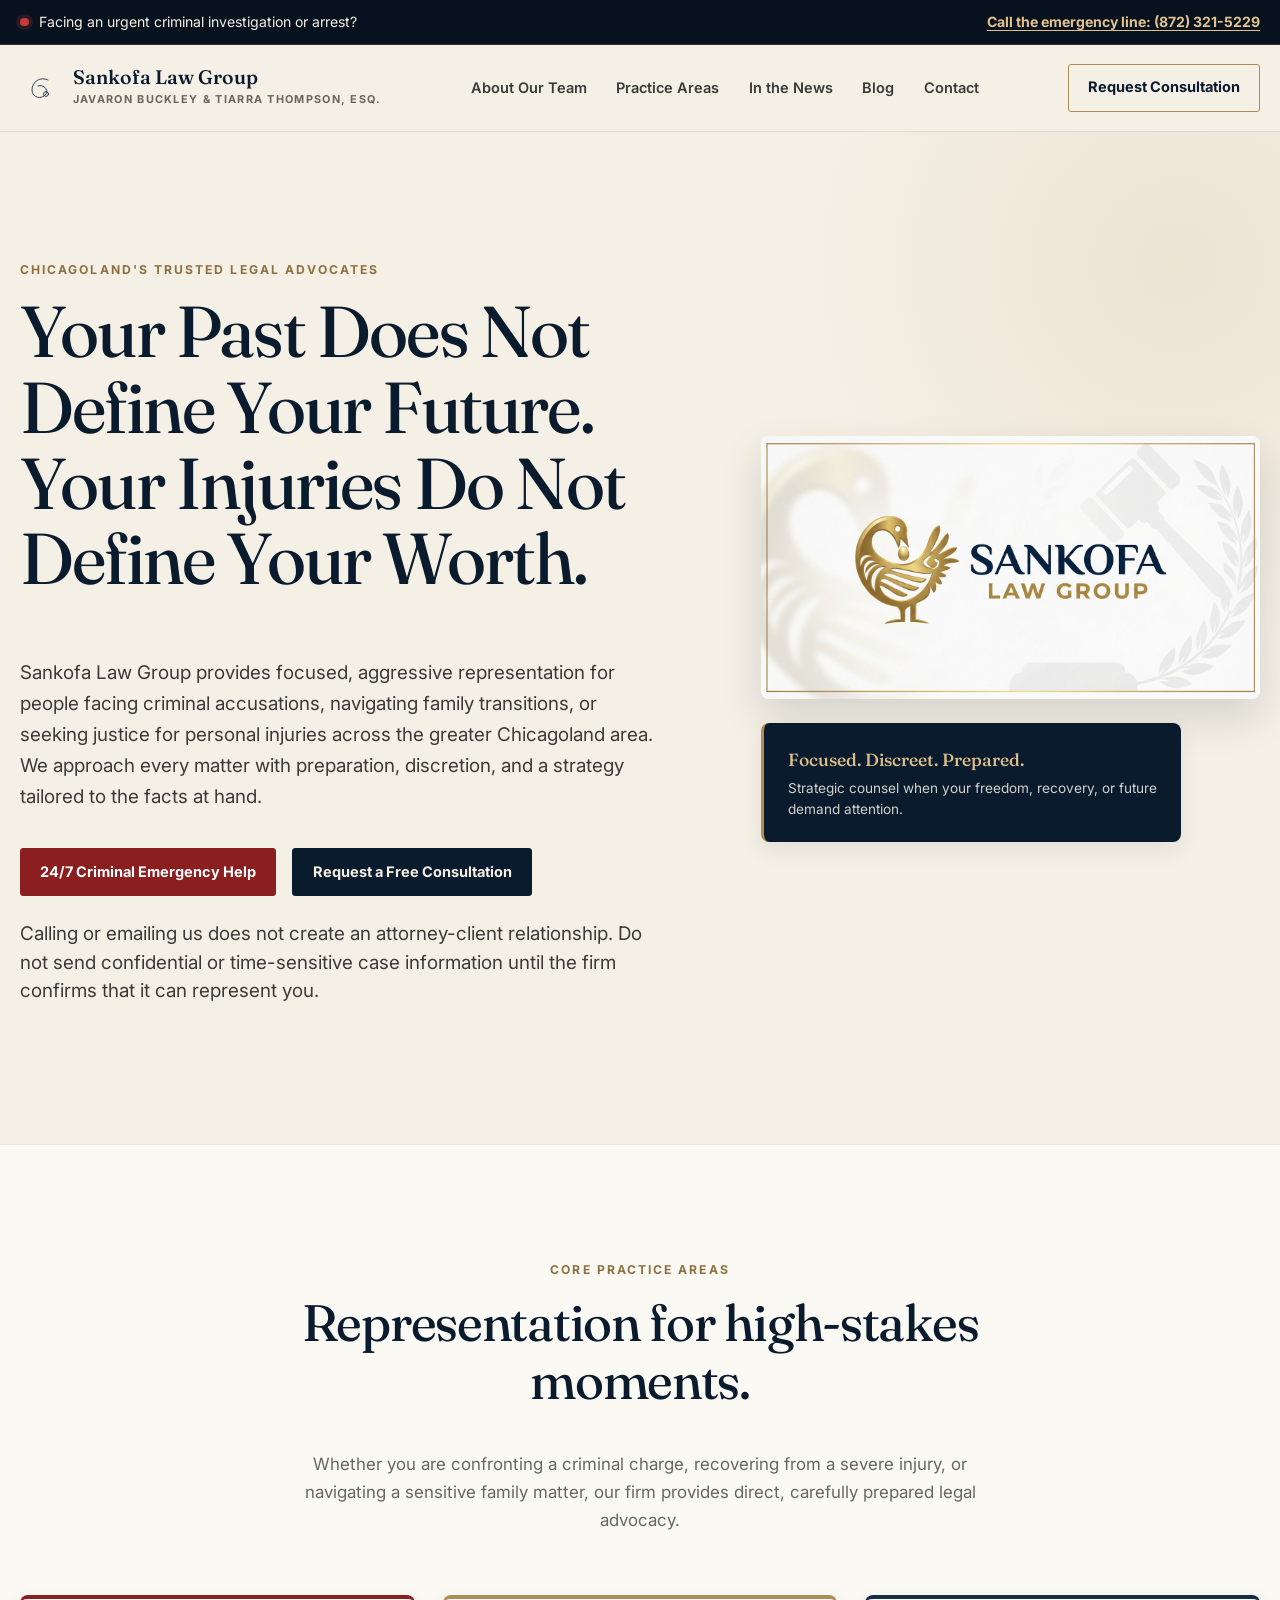
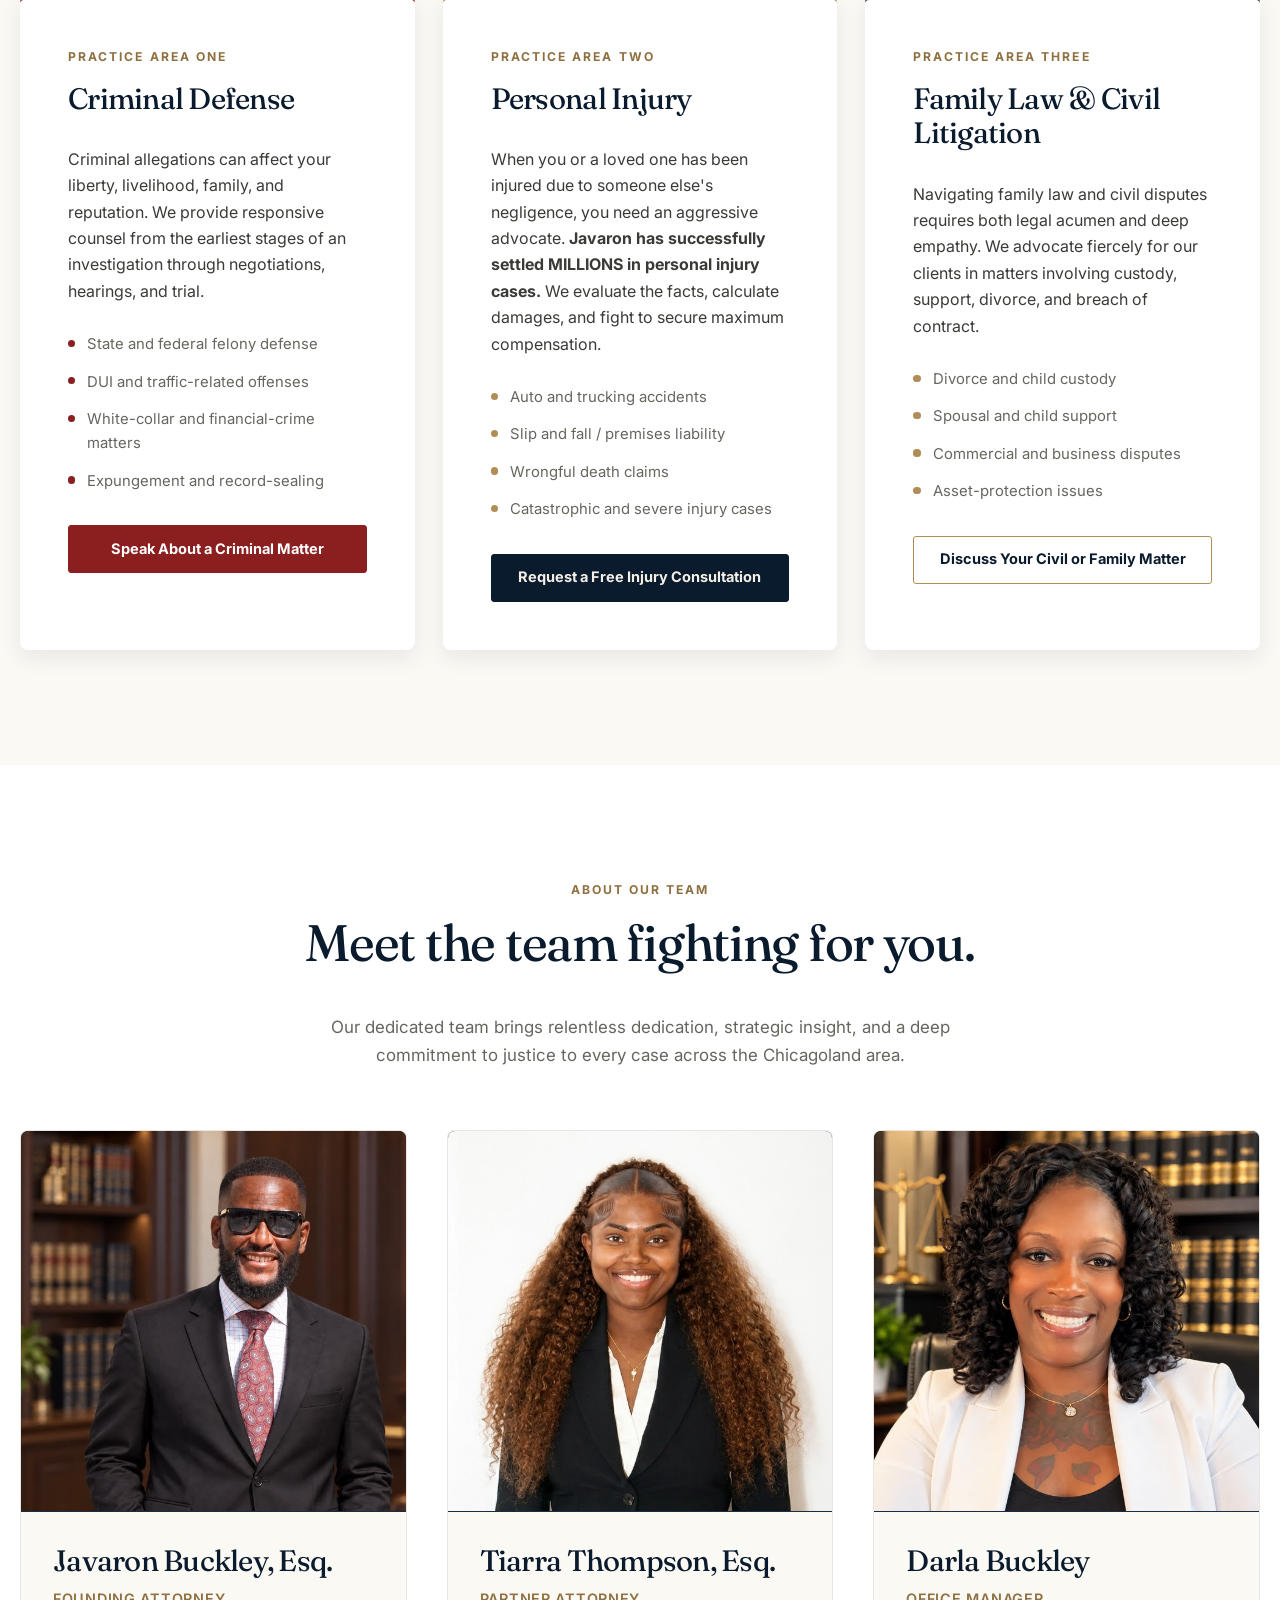
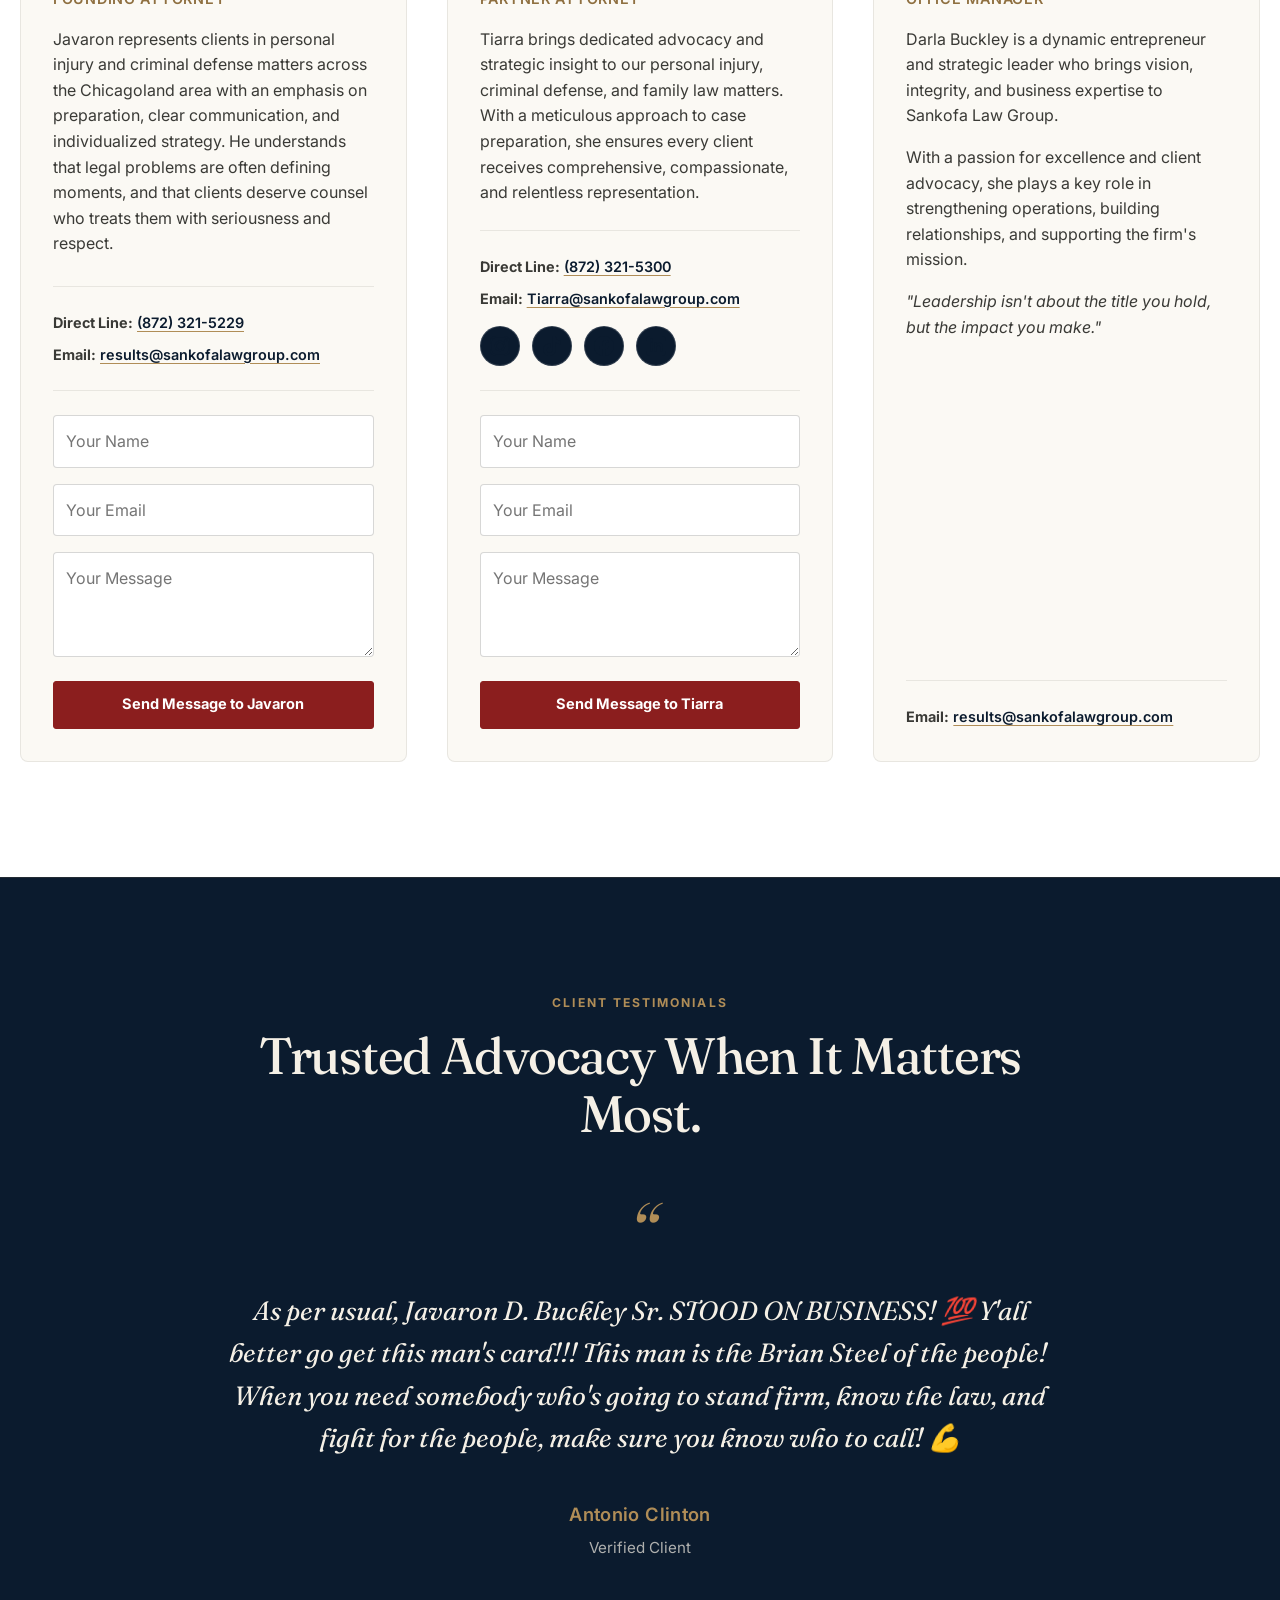
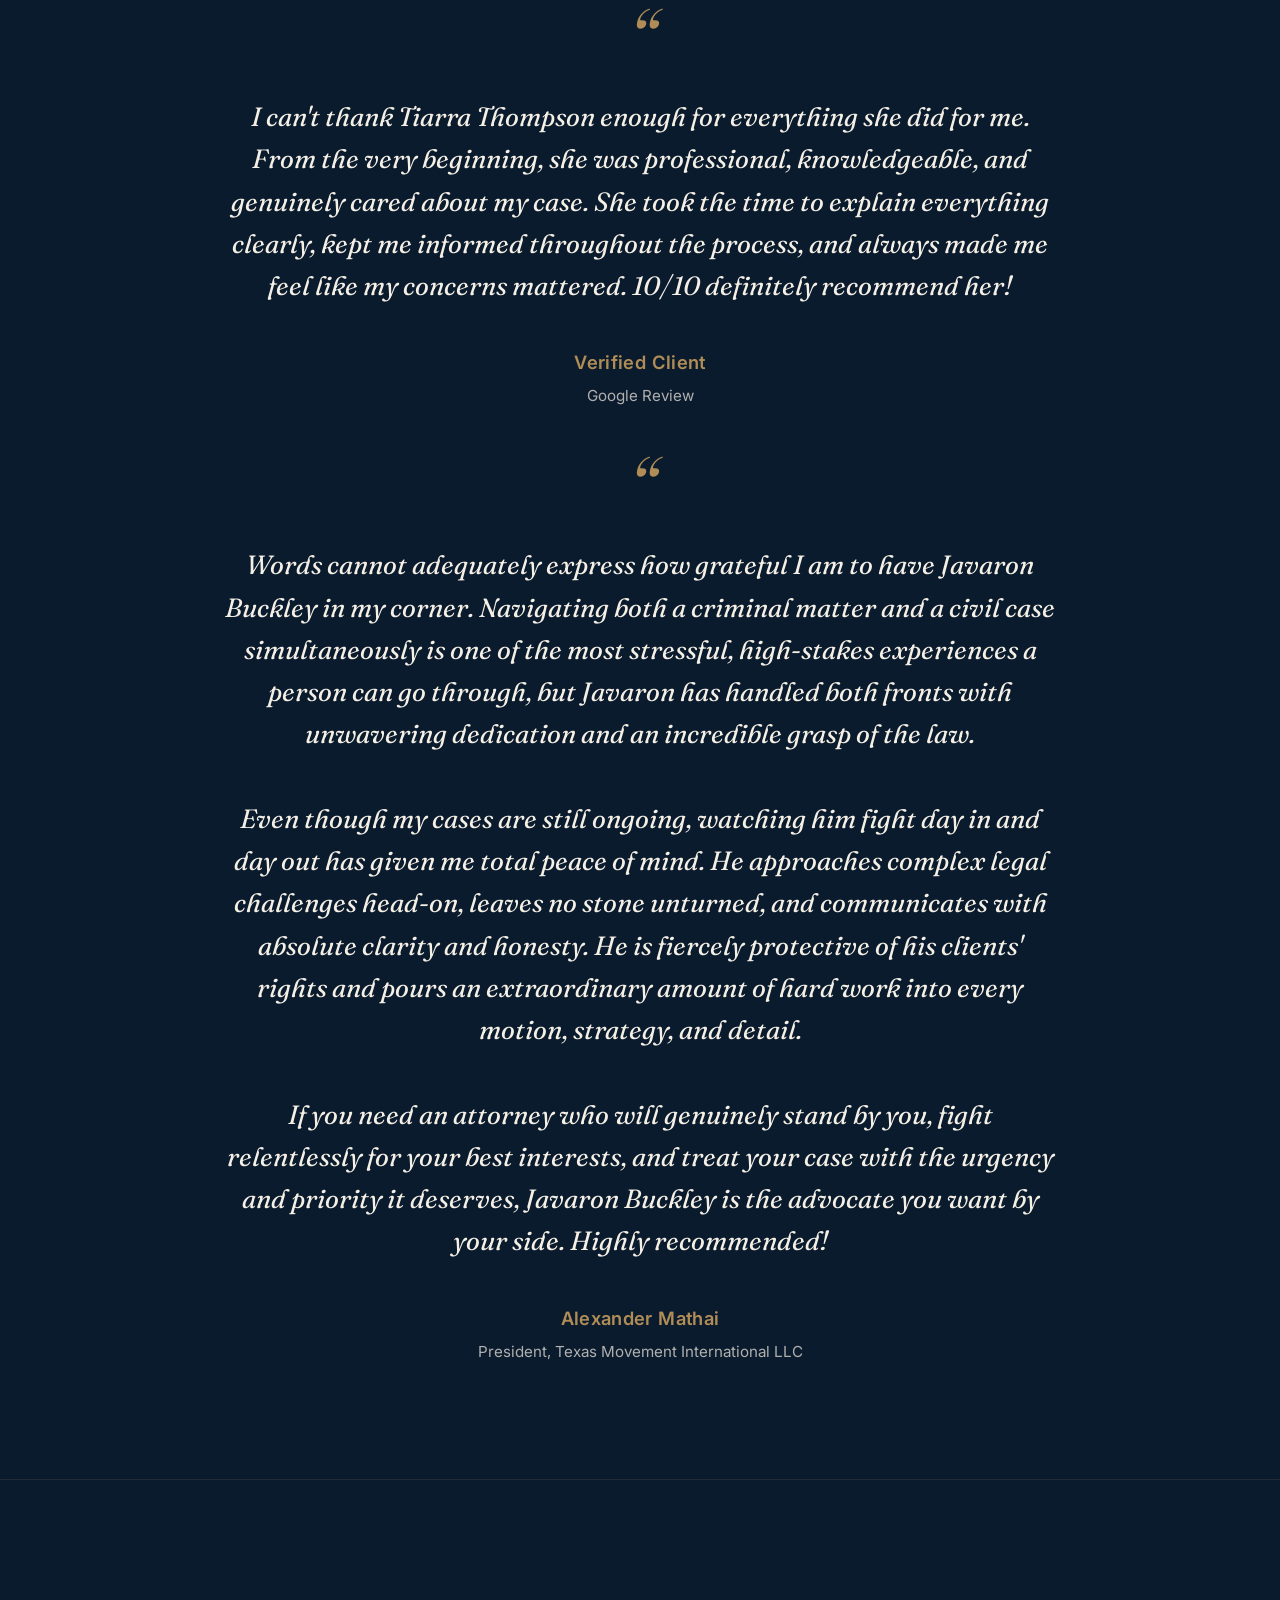
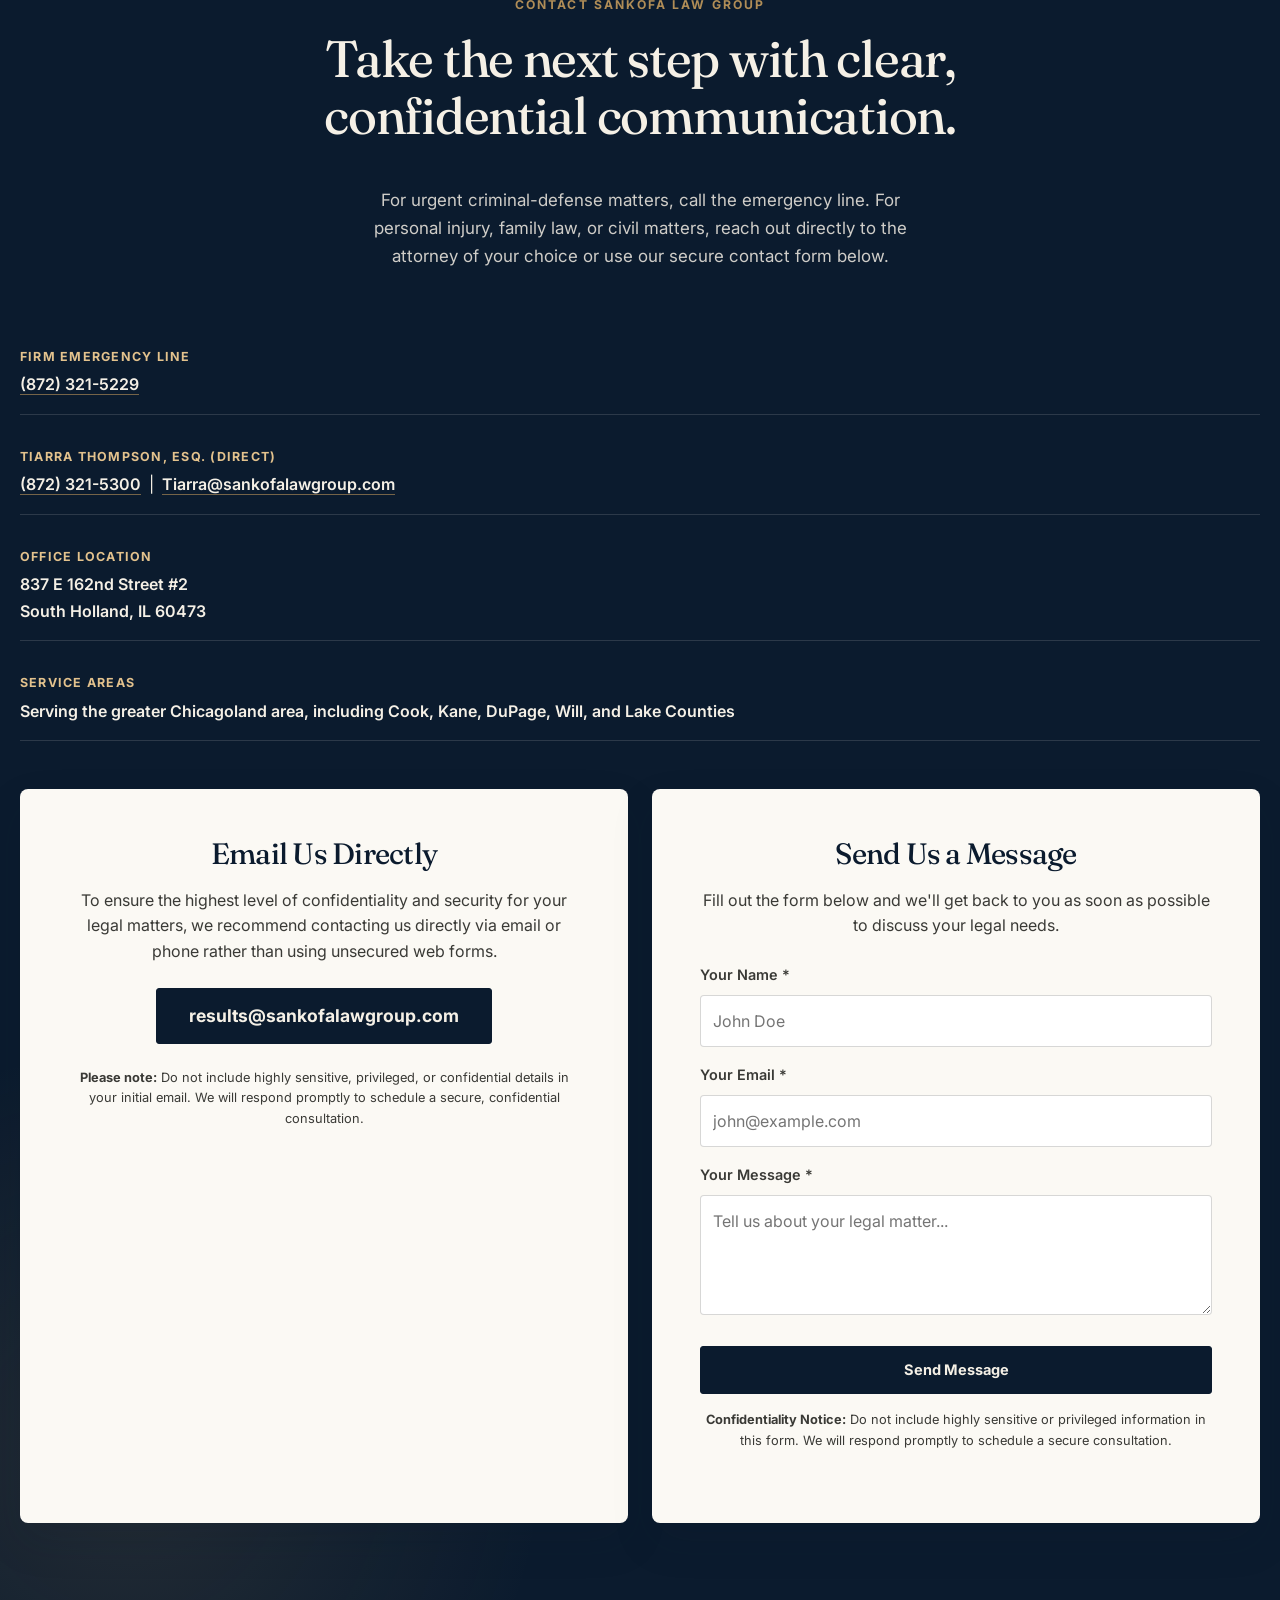
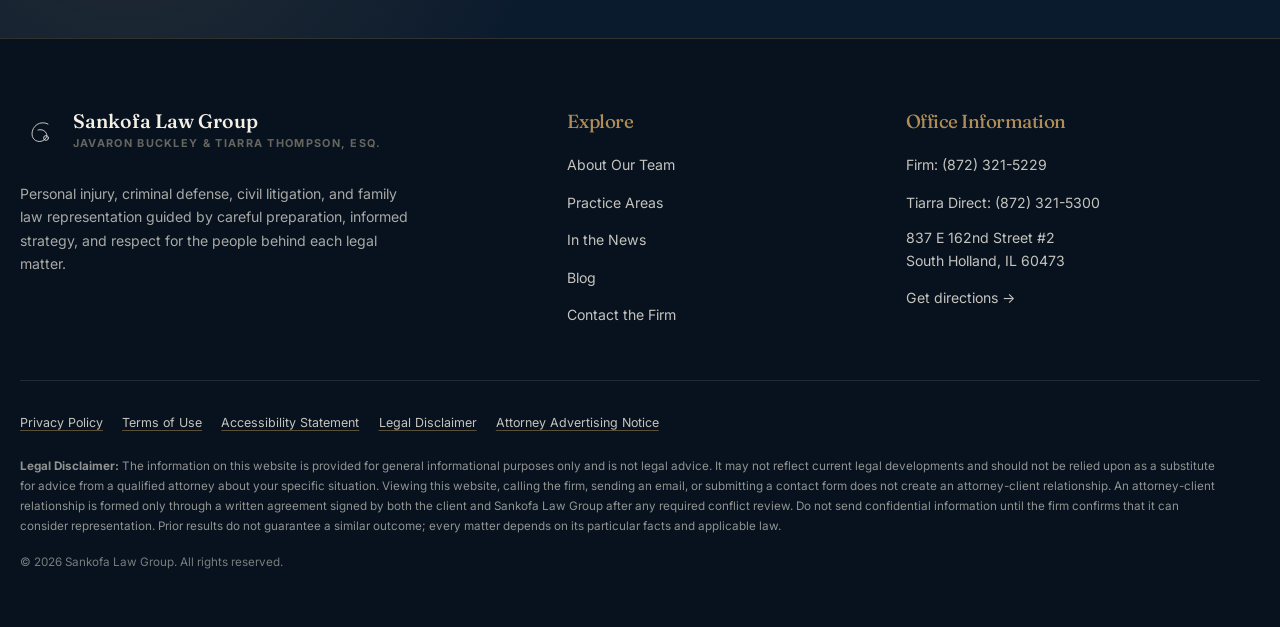
==== commit 08f5ff1d: "Update print statement from 'Hello' to 'Goodbye'" ====
--- a/index.html
+++ b/index.html
@@ -600,7 +600,7 @@
       </a>
 
       <nav class="desktop-nav" aria-label="Primary navigation">
-        <a href="#about">About</a>
+        <a href="#about">About Our Team</a>
         <a href="#practice-areas">Practice Areas</a>
         <a href="news.html">In the News</a>
         <a href="blog.html">Blog</a>
@@ -618,7 +618,7 @@
 
     <nav id="mobile-menu" class="mobile-nav" aria-label="Mobile navigation">
       <div class="container mobile-nav__inner">
-        <a href="#about">About</a>
+        <a href="#about">About Our Team</a>
         <a href="#practice-areas">Practice Areas</a>
         <a href="news.html">In the News</a>
         <a href="blog.html">Blog</a>
@@ -977,7 +977,7 @@
       <div class="footer-col">
         <h2>Explore</h2>
         <ul>
-          <li><a href="#about">About the Firm</a></li>
+          <li><a href="#about">About Our Team</a></li>
           <li><a href="#practice-areas">Practice Areas</a></li>
           <li><a href="news.html">In the News</a></li>
           <li><a href="blog.html">Blog</a></li>
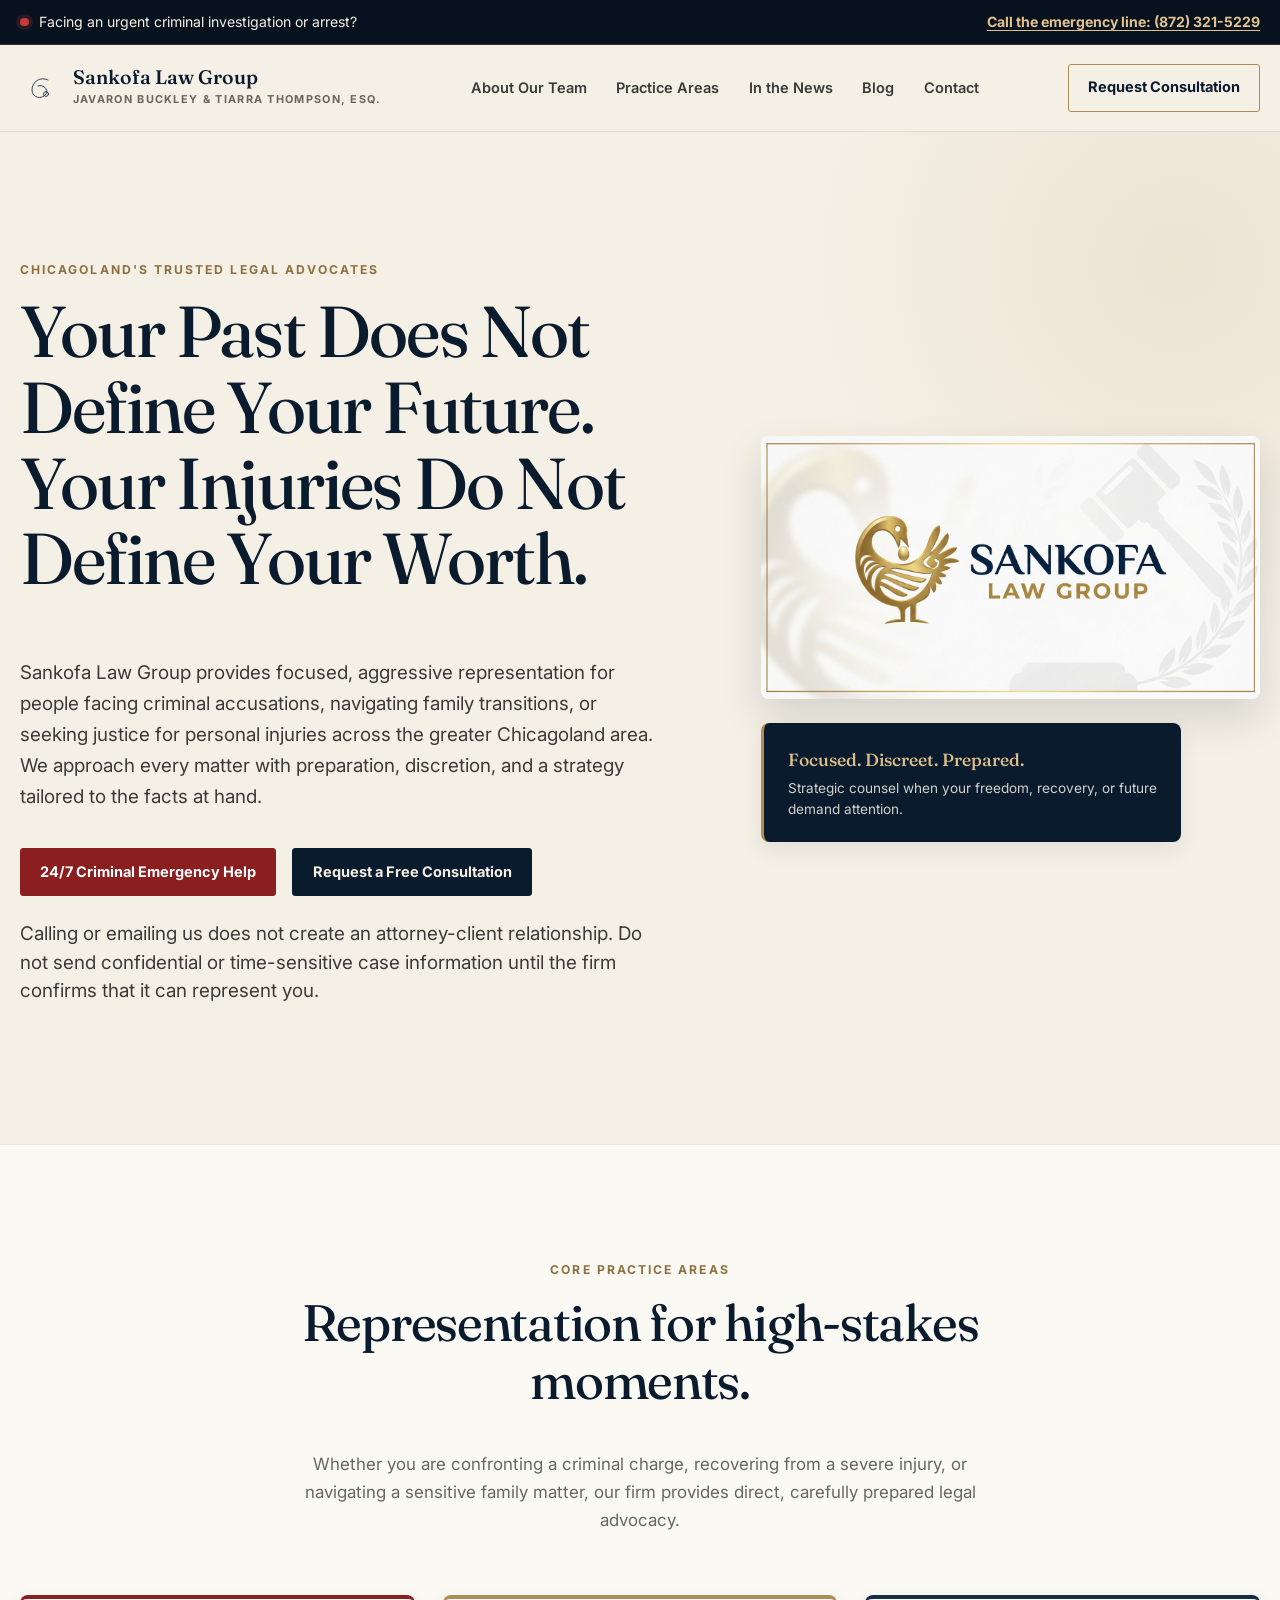
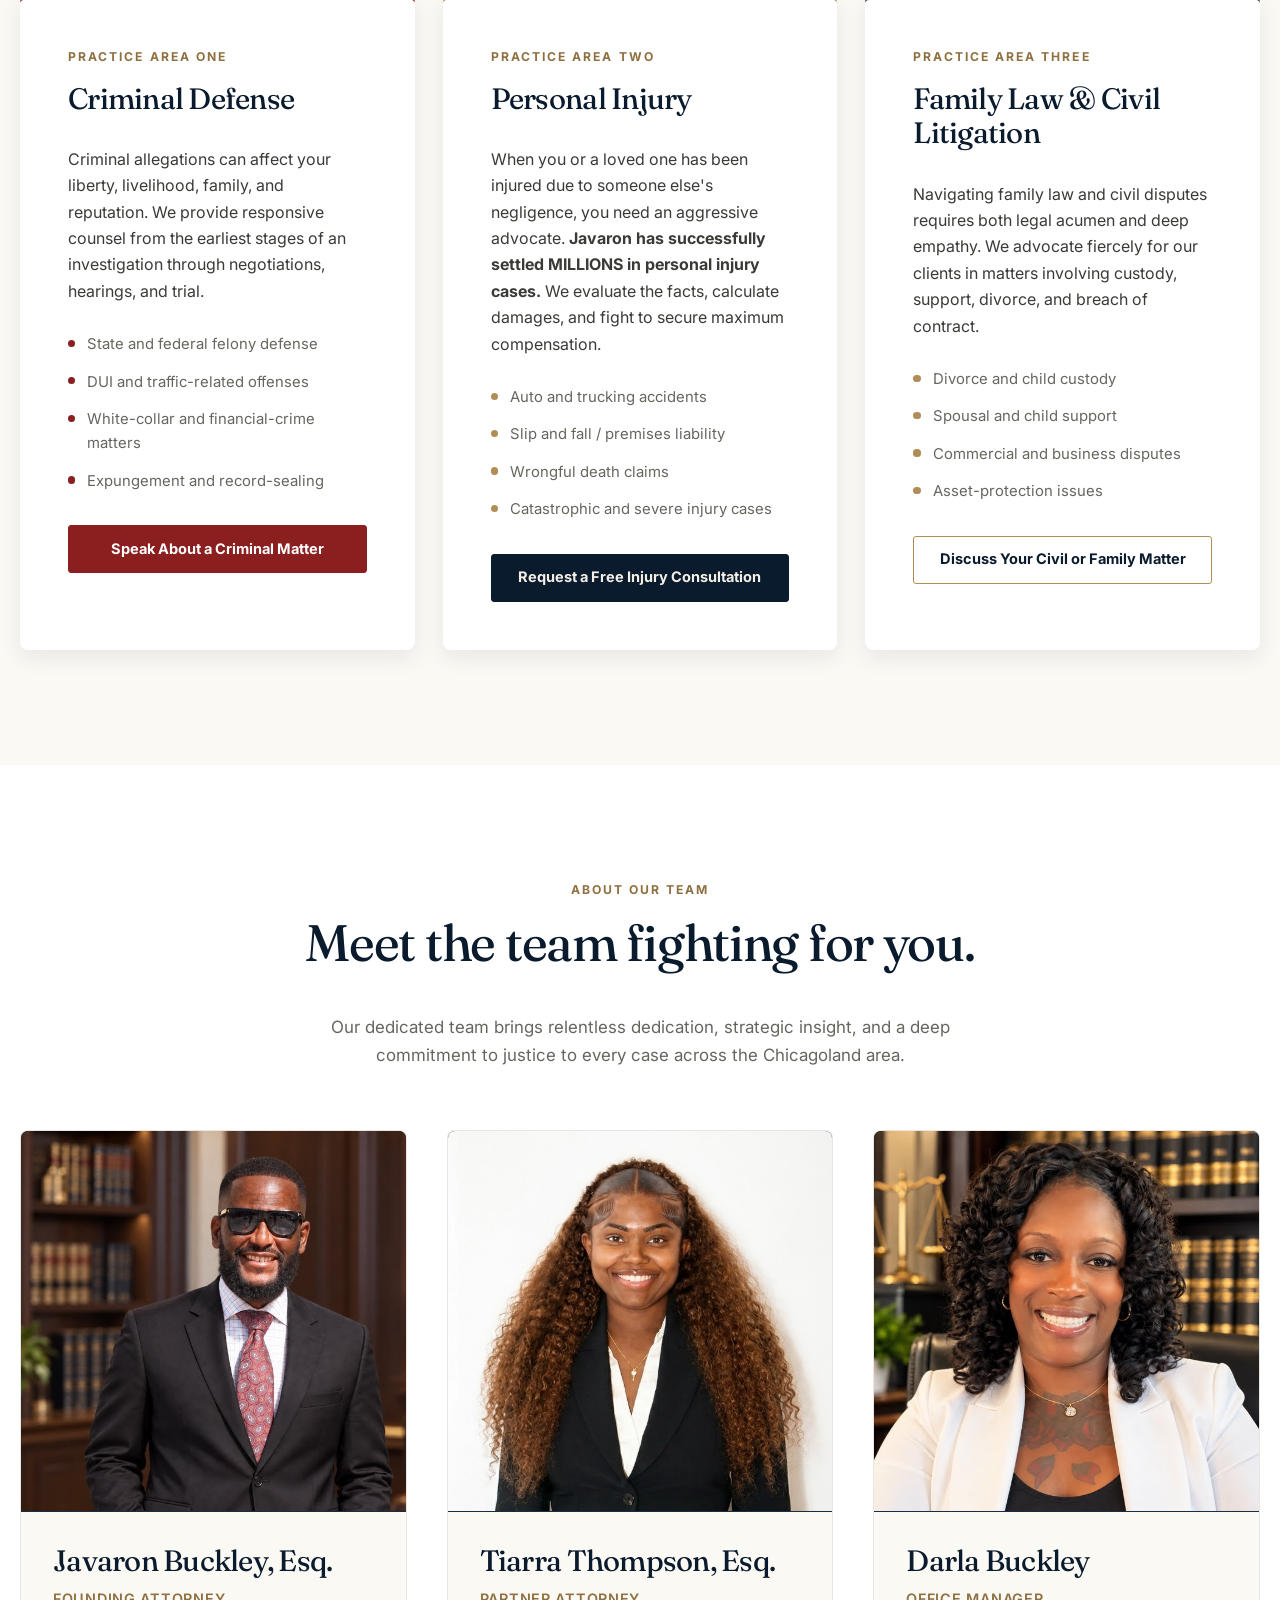
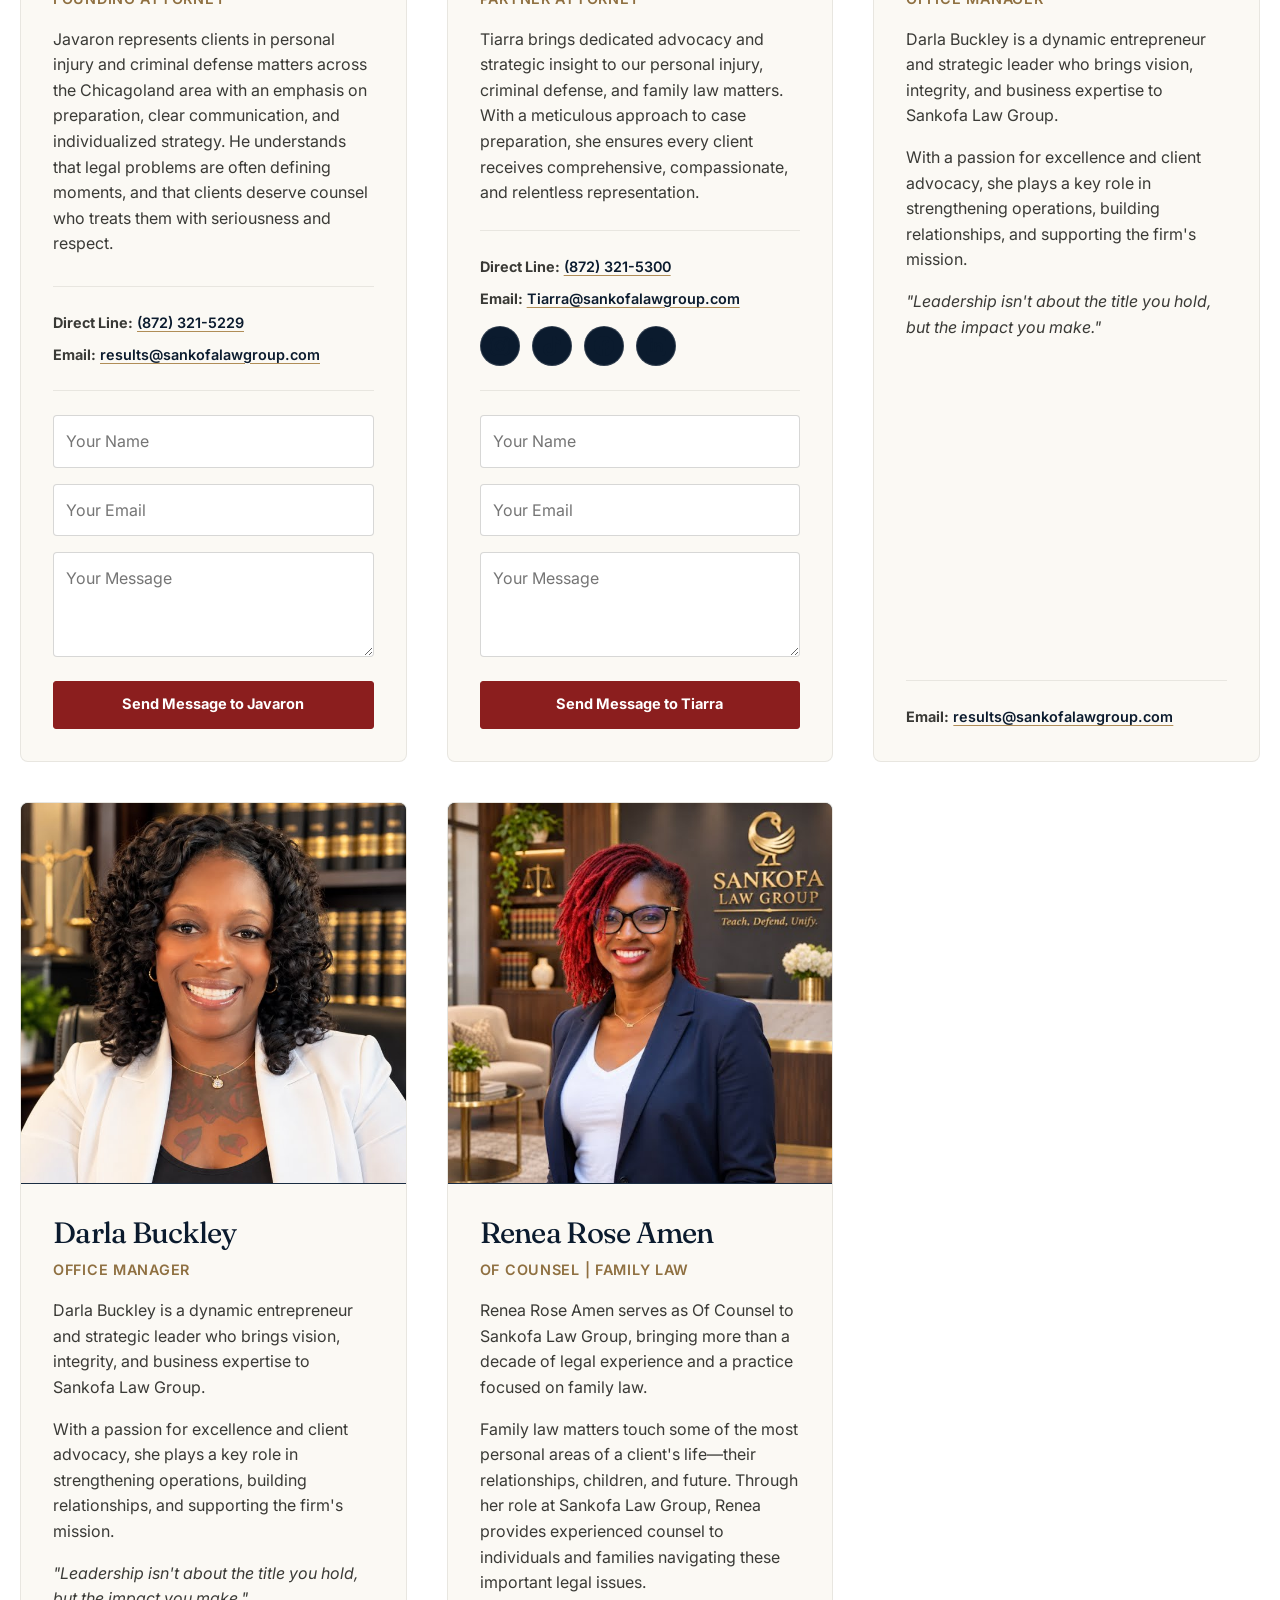
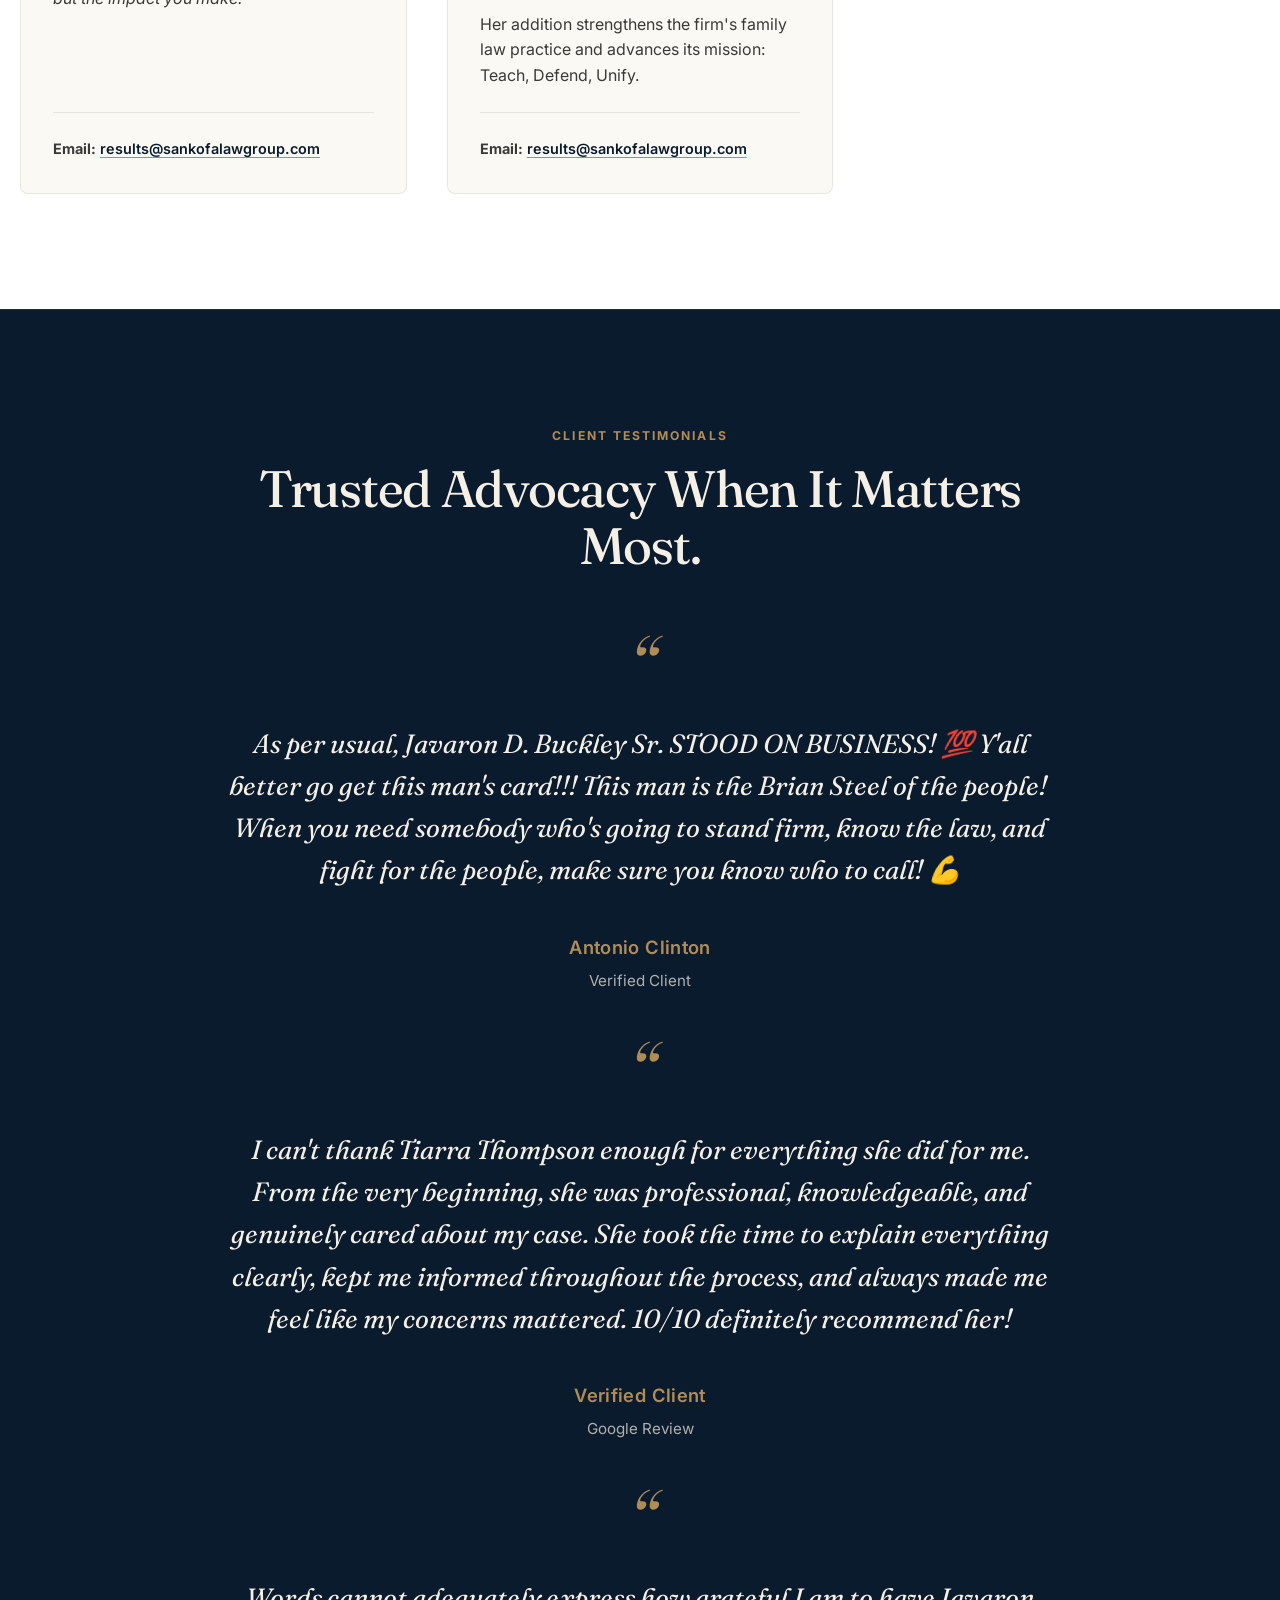
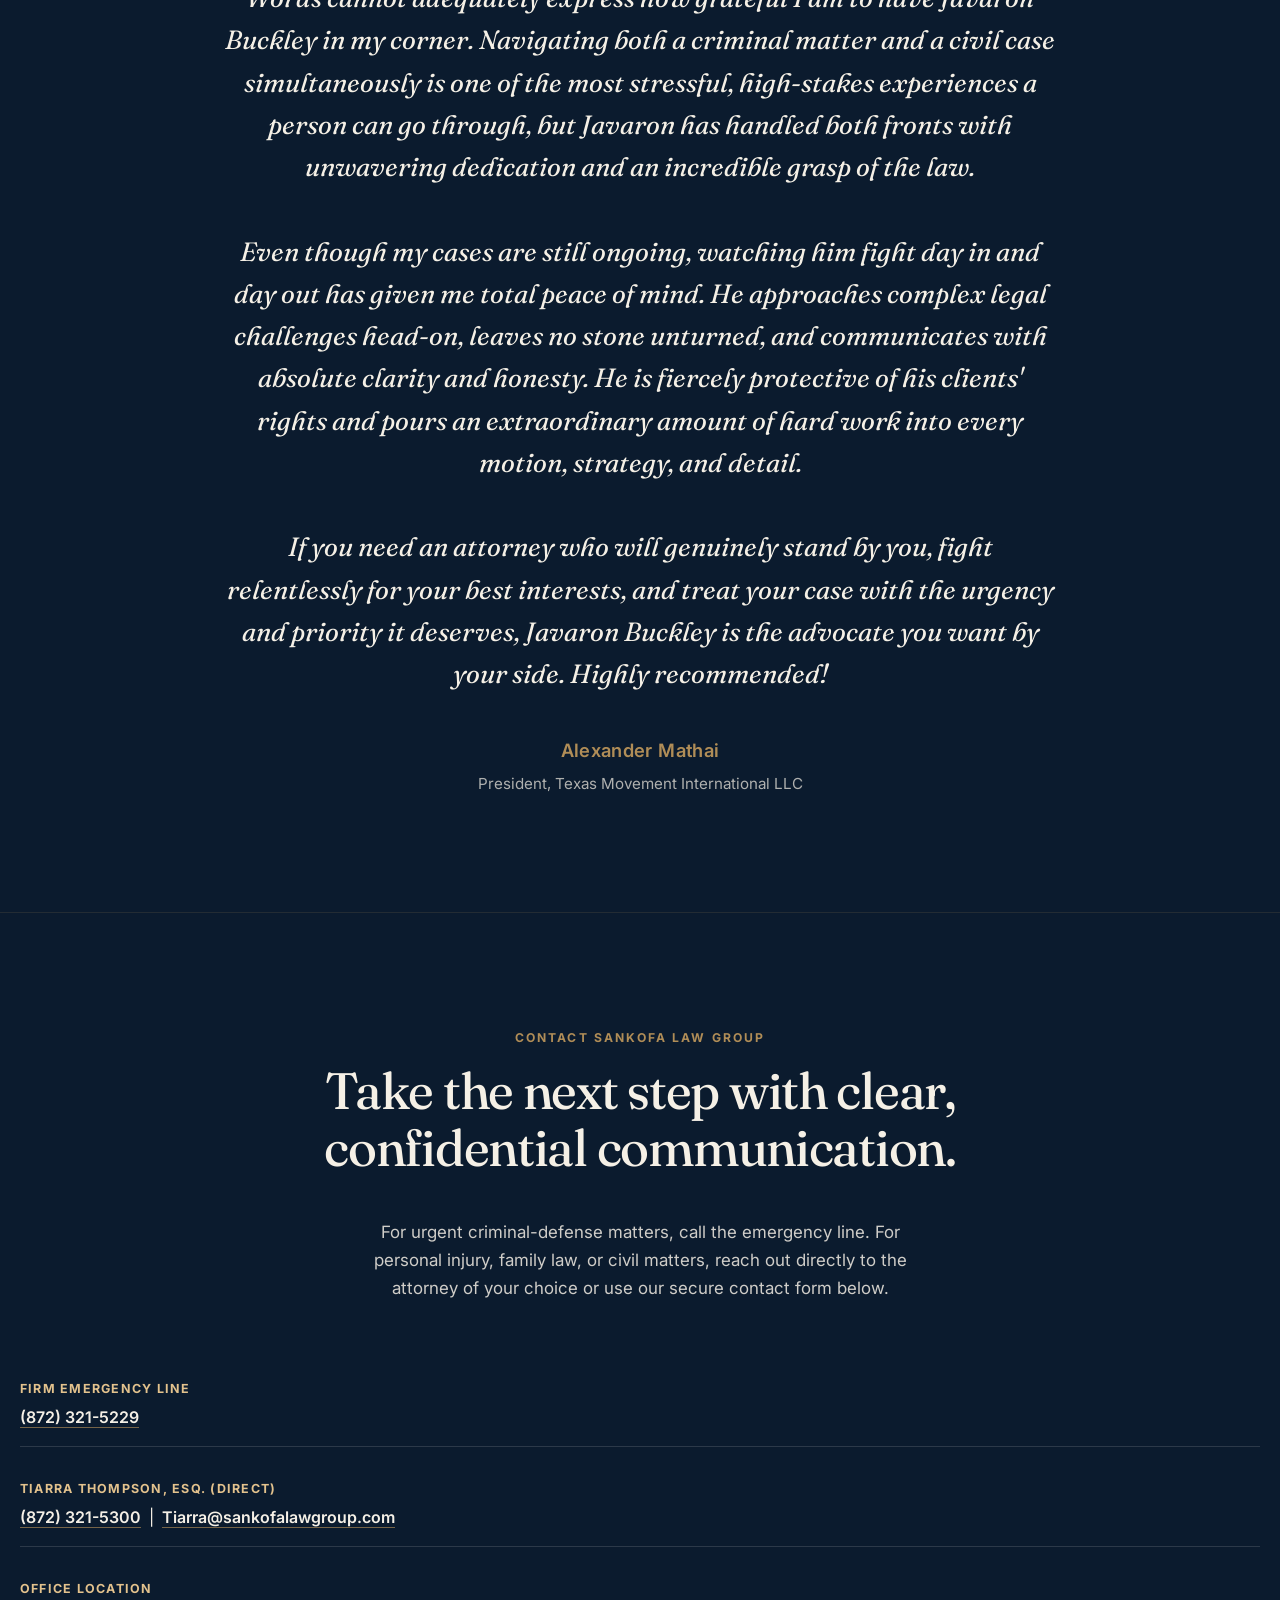
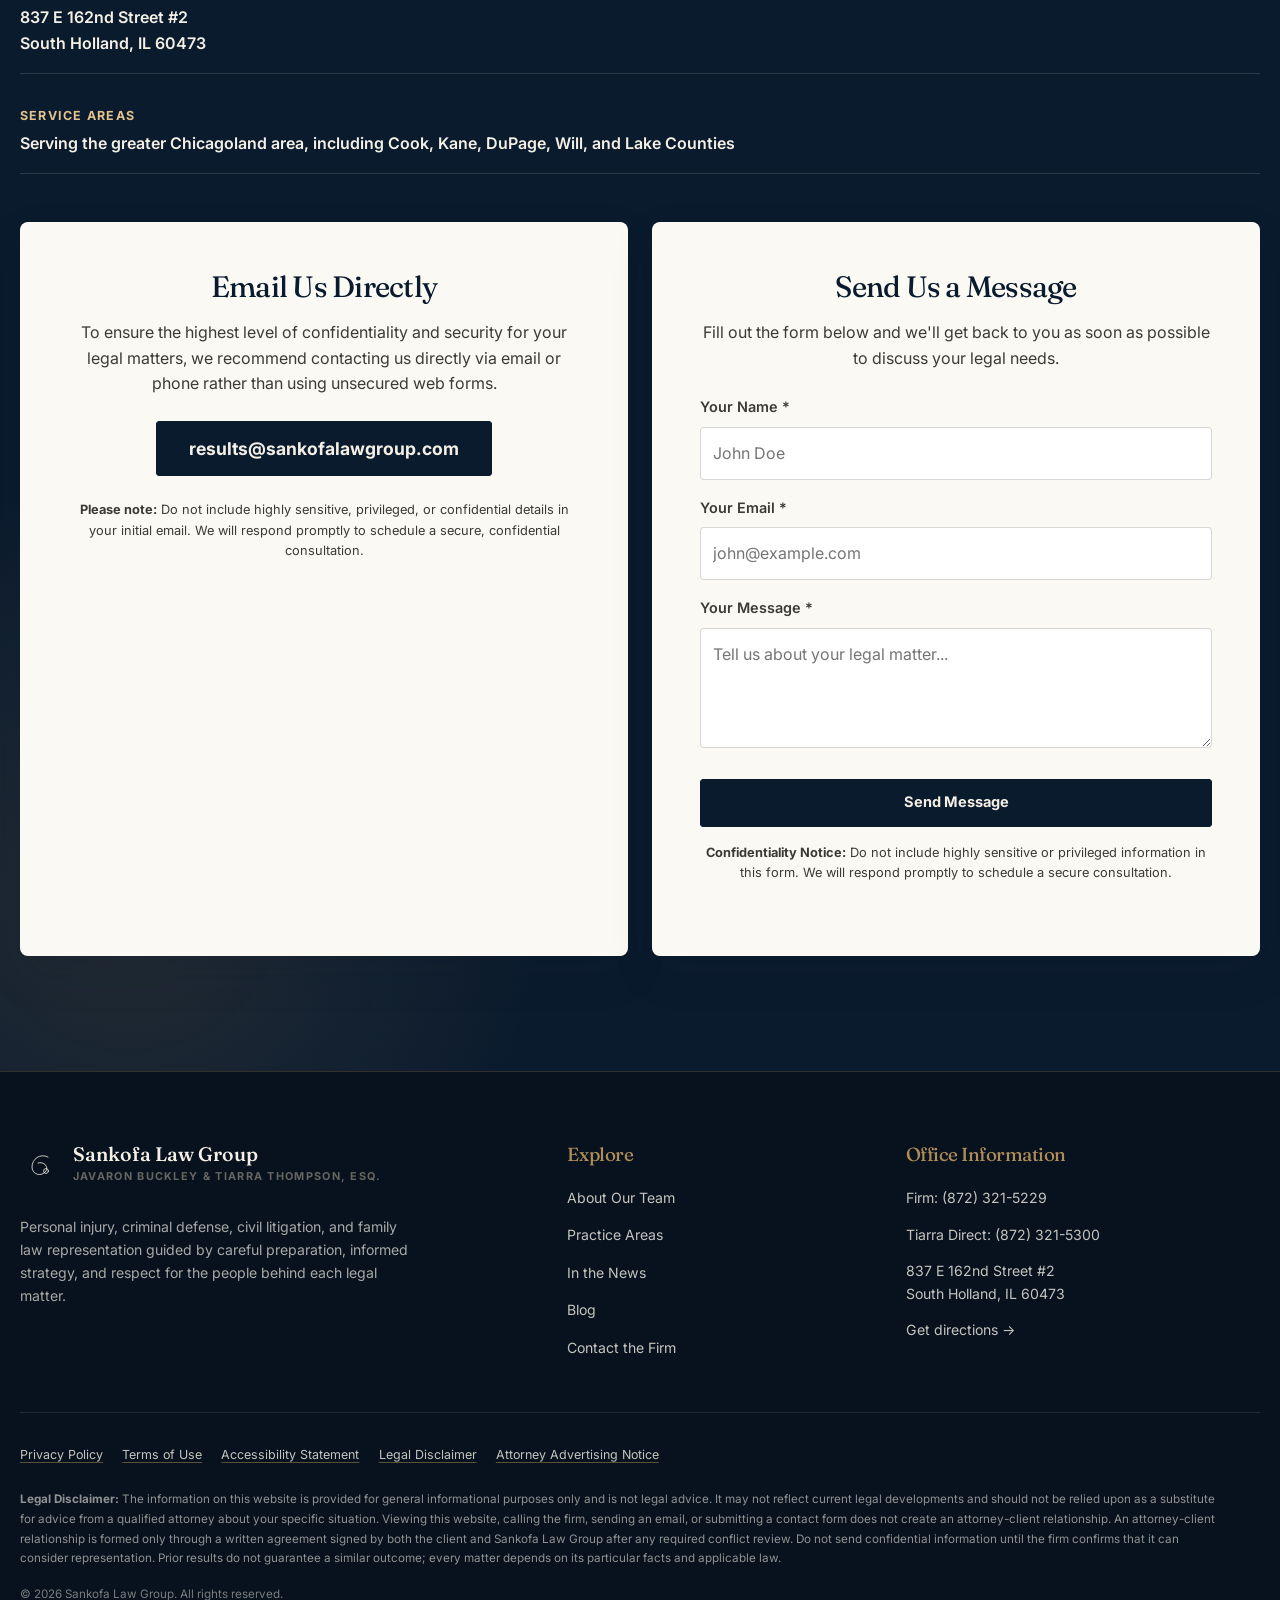
==== commit a981ff31: "Change greeting from 'Hello' to 'Goodbye'" ====
--- a/index.html
+++ b/index.html
@@ -829,6 +829,51 @@
               </div>
             </div>
           </article>
+          <!-- Darla Buckley -->
+<article class="team-card">
+  <div class="team-card__image">
+    <img src="images/Darla Buckley.jpg" alt="Darla Buckley, Office Manager" width="600" height="750" loading="lazy">
+  </div>
+  <div class="team-card__content">
+    <h3>Darla Buckley</h3>
+    <span class="team-card__title">Office Manager</span>
+    <p>
+      Darla Buckley is a dynamic entrepreneur and strategic leader who brings vision, integrity, and business expertise to Sankofa Law Group.
+    </p>
+    <p>
+      With a passion for excellence and client advocacy, she plays a key role in strengthening operations, building relationships, and supporting the firm's mission.
+    </p>
+    <p>
+      <em>"Leadership isn't about the title you hold, but the impact you make."</em>
+    </p>
+    <div class="team-contact">
+      <div><strong>Email:</strong> <a href="mailto:results@sankofalawgroup.com">results@sankofalawgroup.com</a></div>
+    </div>
+  </div>
+</article>
+
+<!-- Renea Rose Amen -->
+<article class="team-card">
+  <div class="team-card__image">
+    <img src="images/Renea Rose Amen.jpg" alt="Renea Rose Amen, Of Counsel" width="600" height="750" loading="lazy">
+  </div>
+  <div class="team-card__content">
+    <h3>Renea Rose Amen</h3>
+    <span class="team-card__title">Of Counsel | Family Law</span>
+    <p>
+      Renea Rose Amen serves as Of Counsel to Sankofa Law Group, bringing more than a decade of legal experience and a practice focused on family law.
+    </p>
+    <p>
+      Family law matters touch some of the most personal areas of a client's life—their relationships, children, and future. Through her role at Sankofa Law Group, Renea provides experienced counsel to individuals and families navigating these important legal issues.
+    </p>
+    <p>
+      Her addition strengthens the firm's family law practice and advances its mission: Teach, Defend, Unify.
+    </p>
+    <div class="team-contact">
+      <div><strong>Email:</strong> <a href="mailto:results@sankofalawgroup.com">results@sankofalawgroup.com</a></div>
+    </div>
+  </div>
+</article>
         </div>
       </div>
     </section>
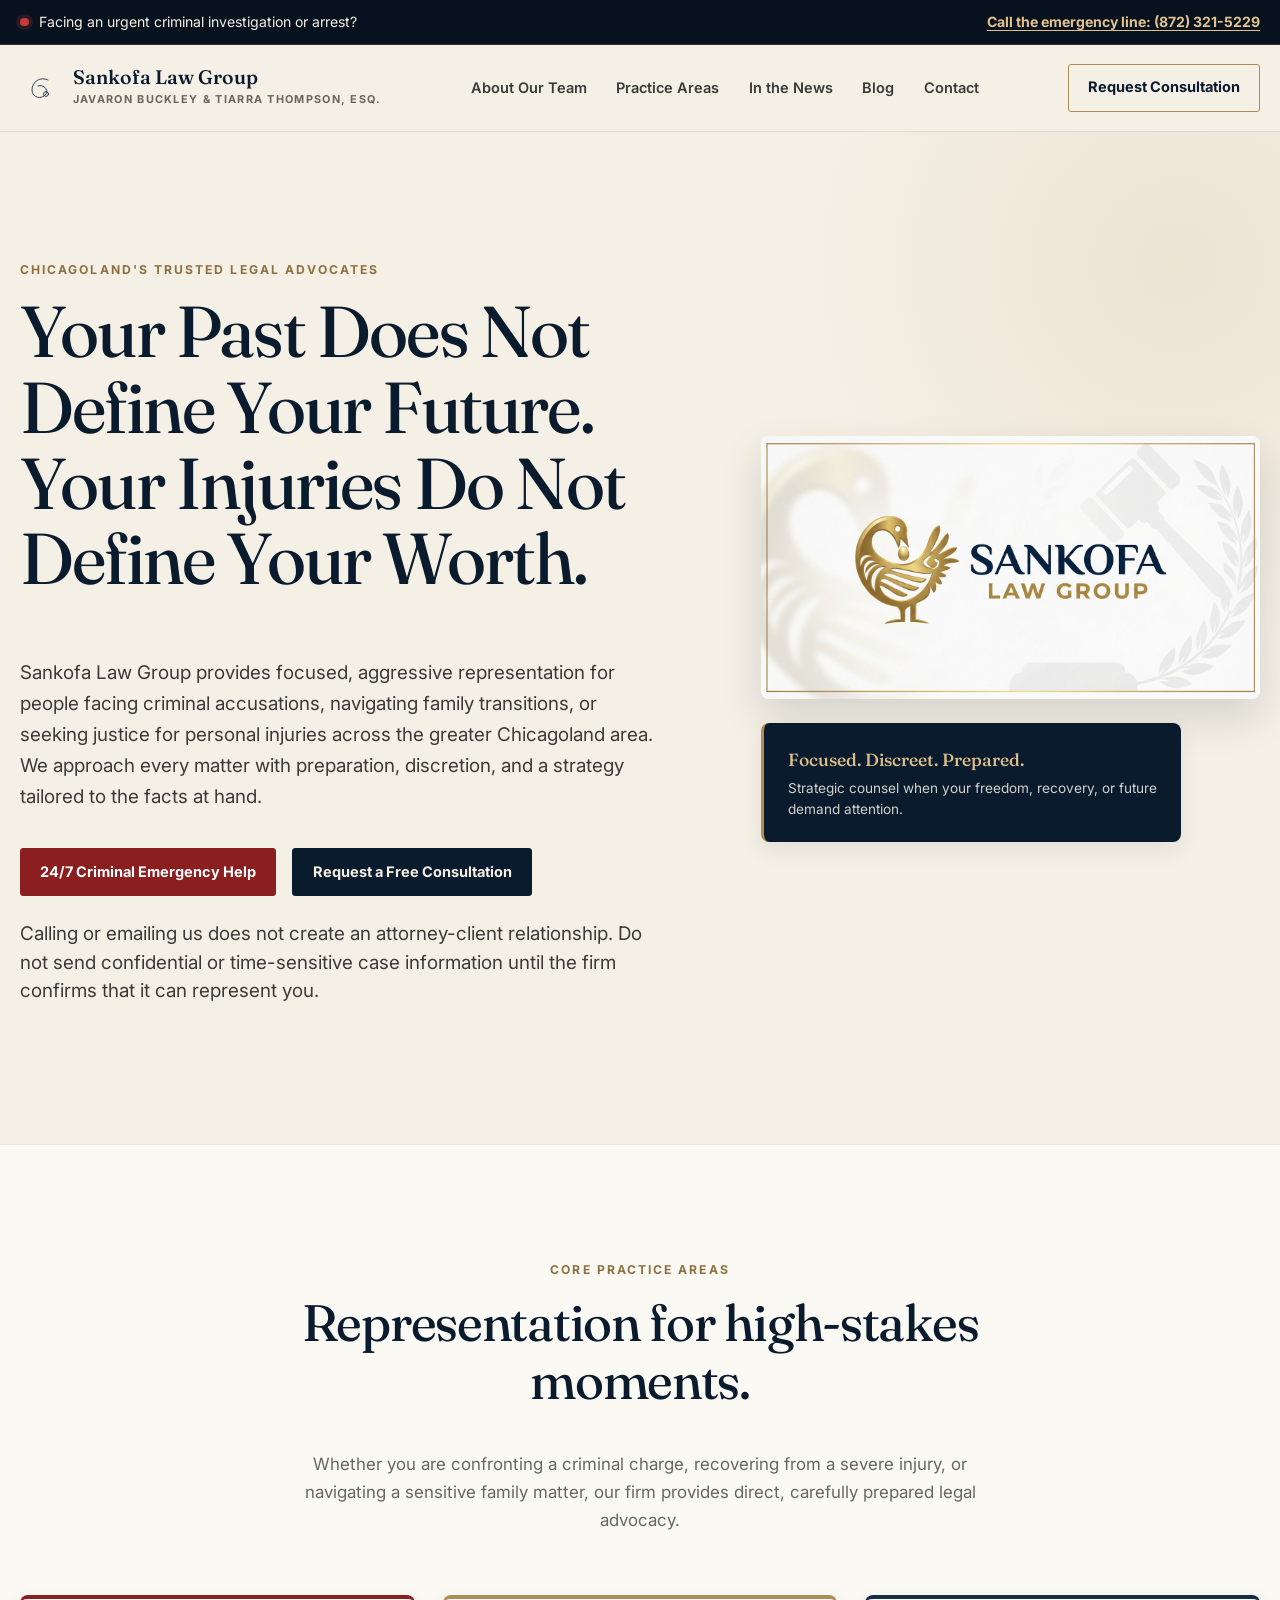
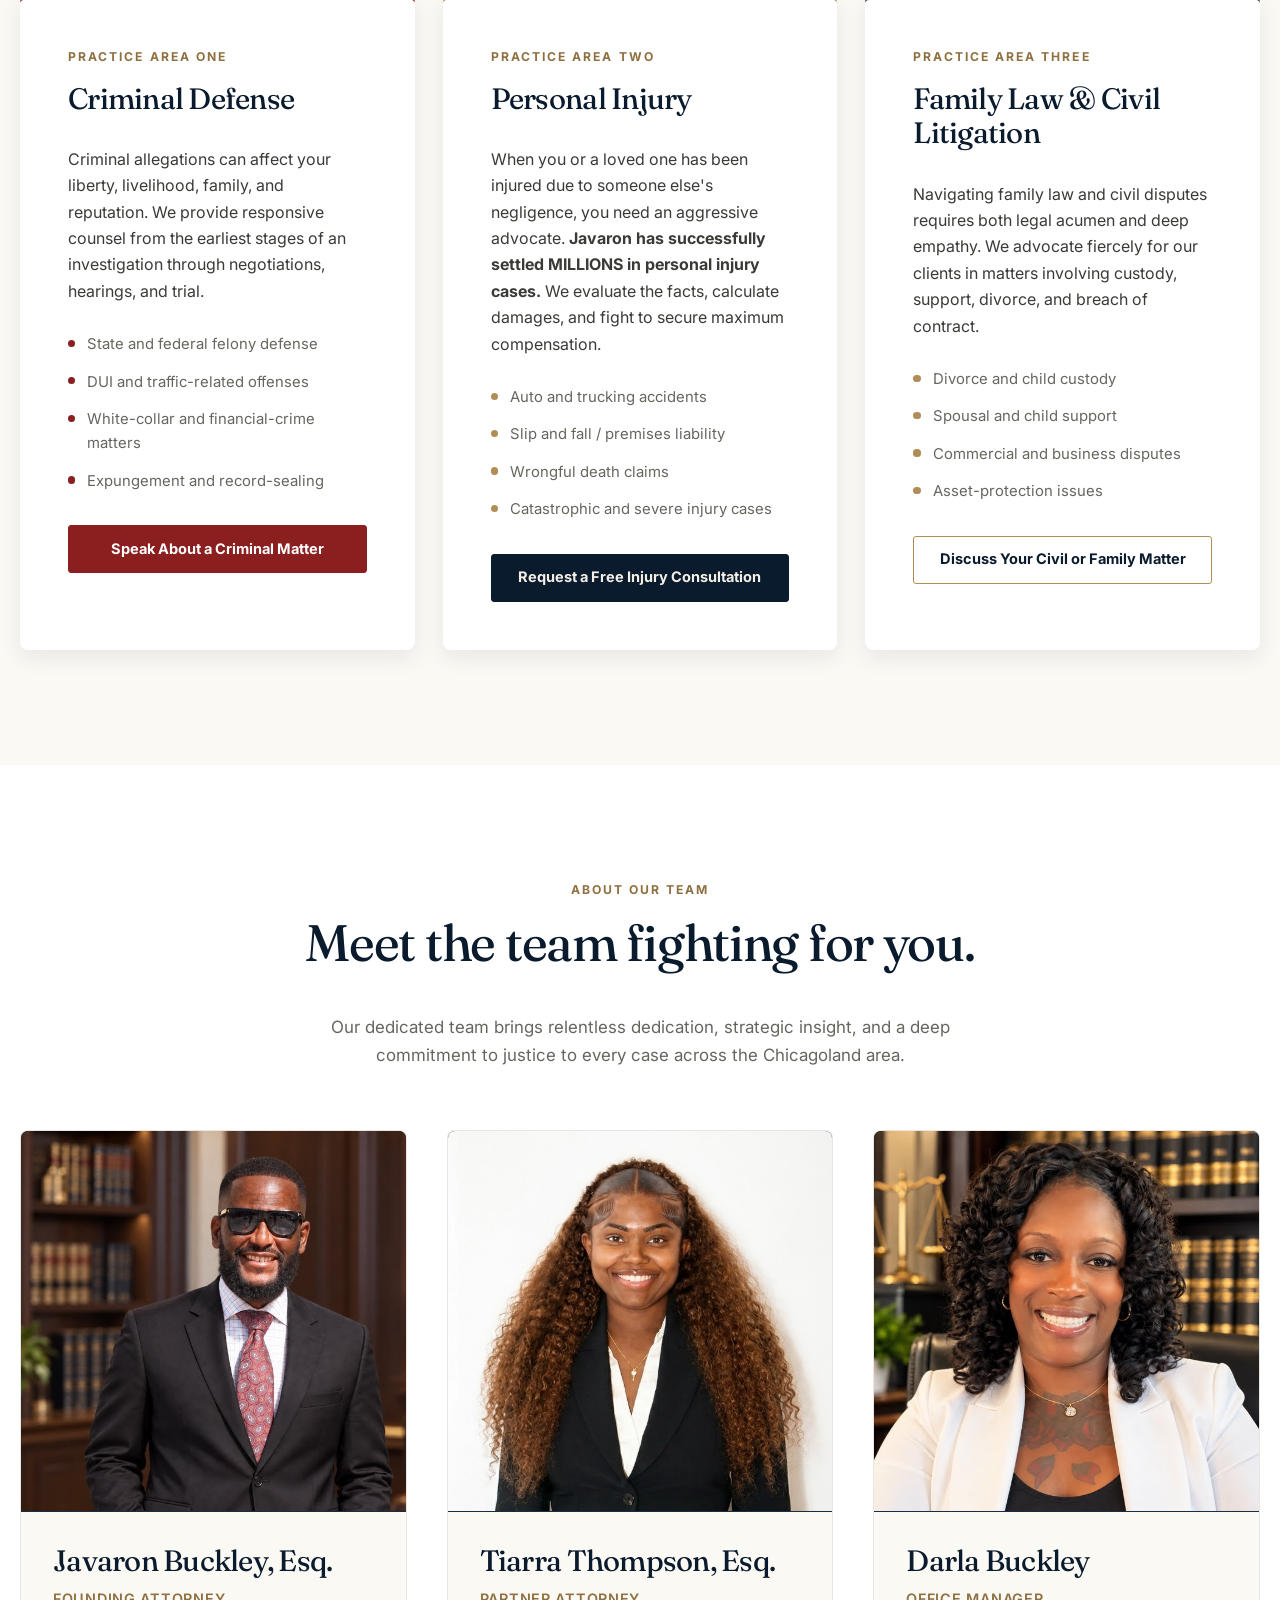
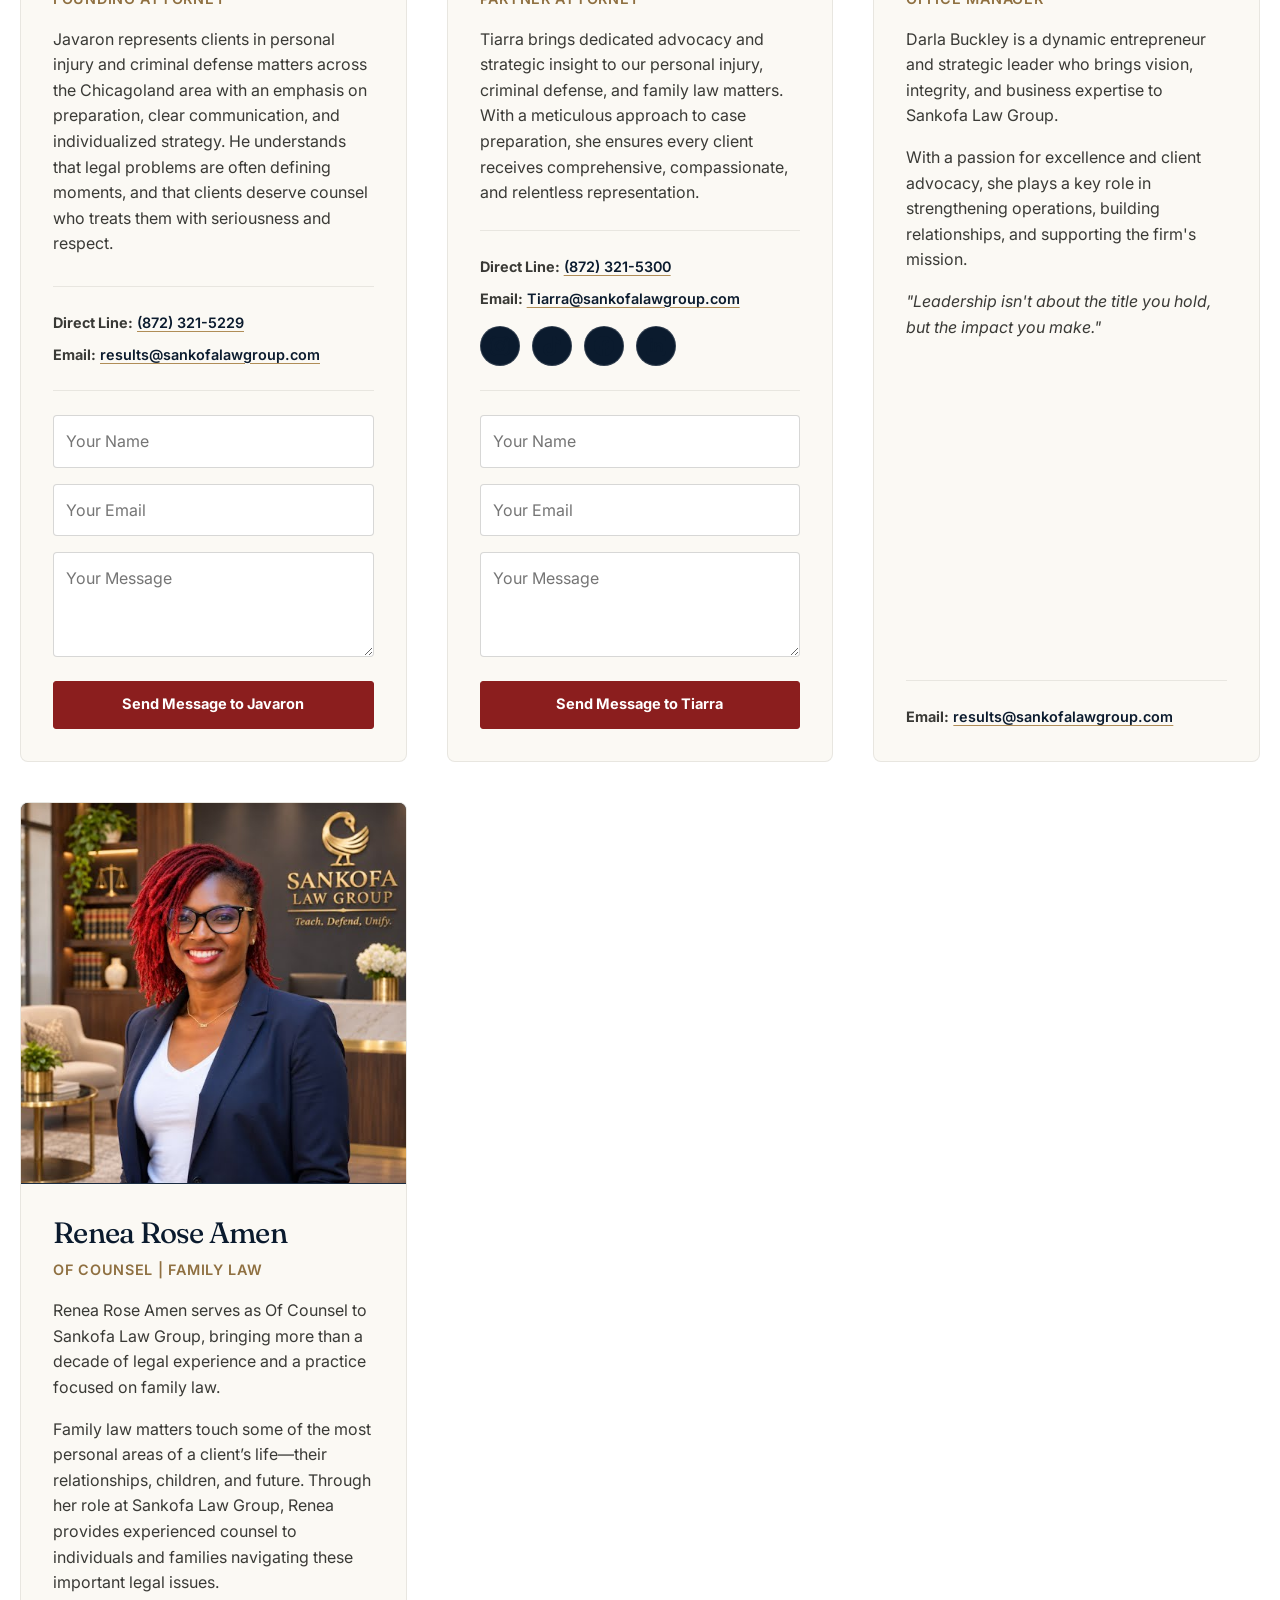
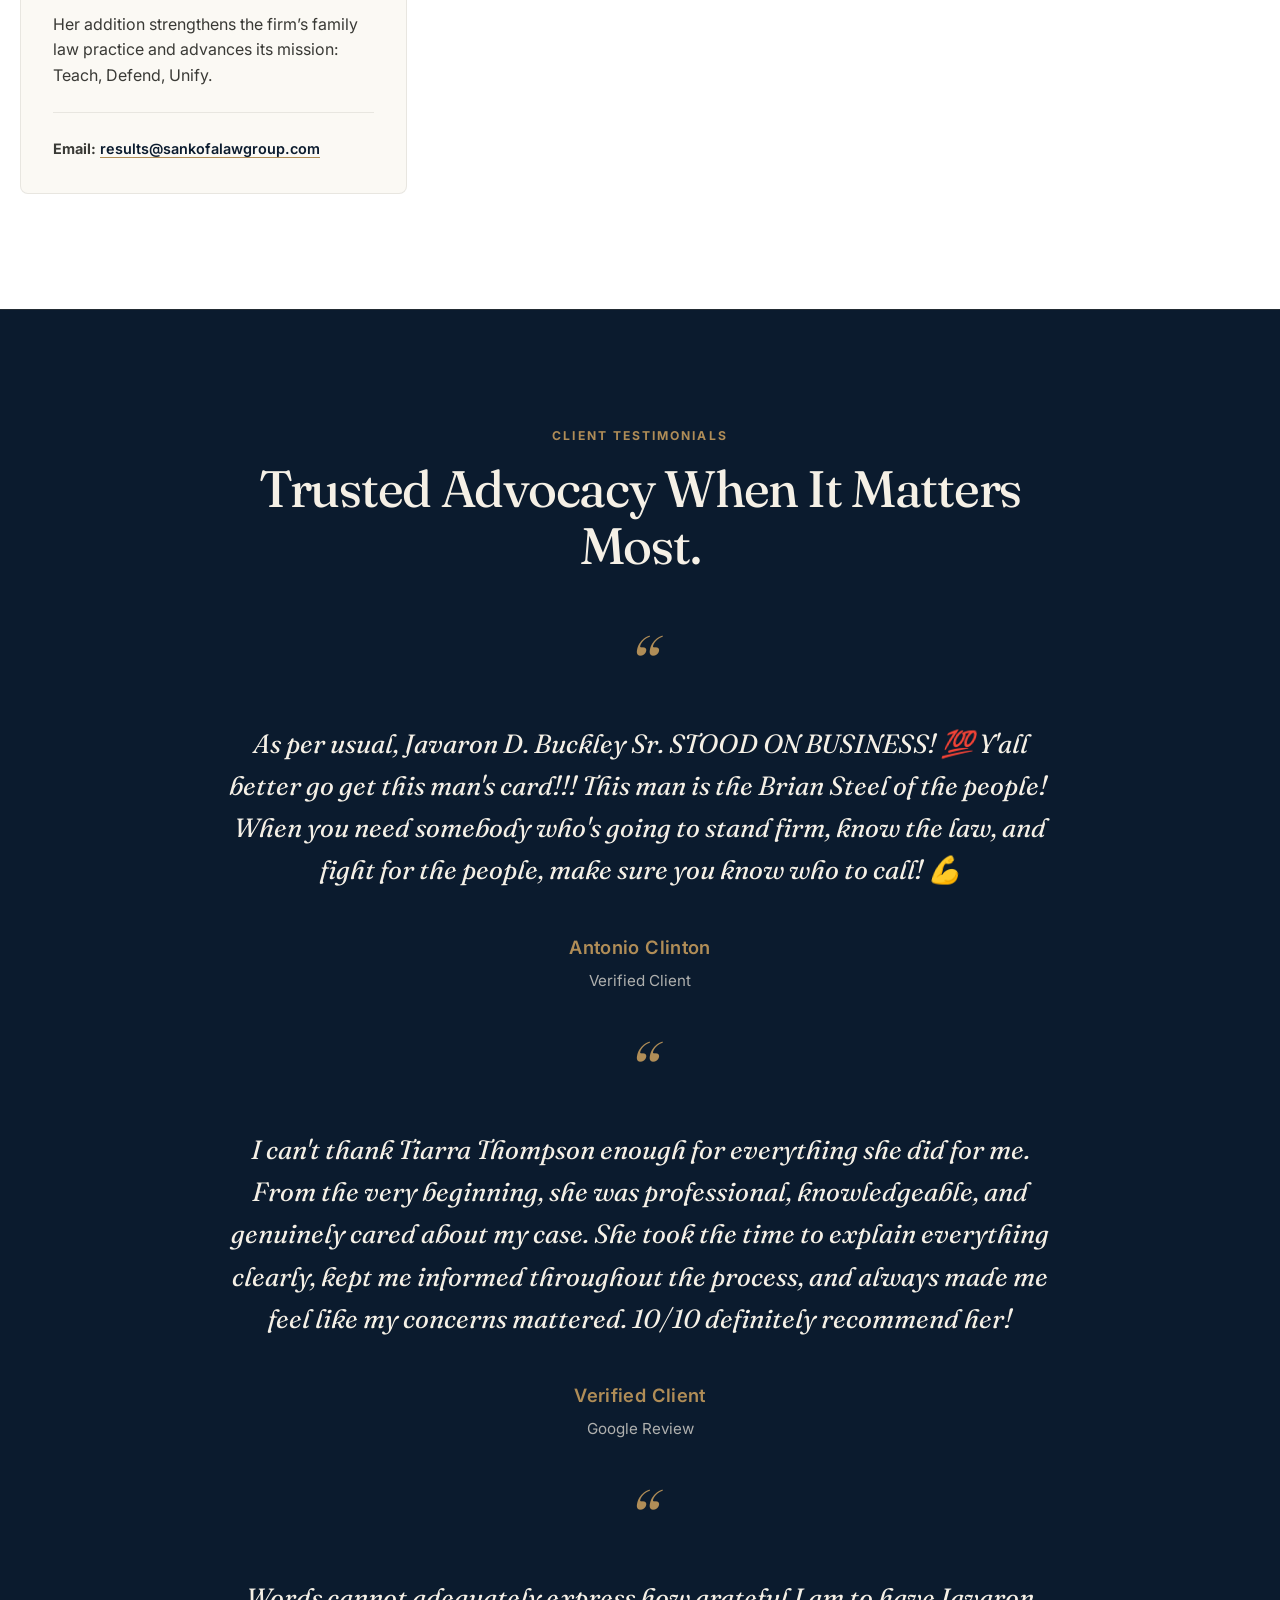
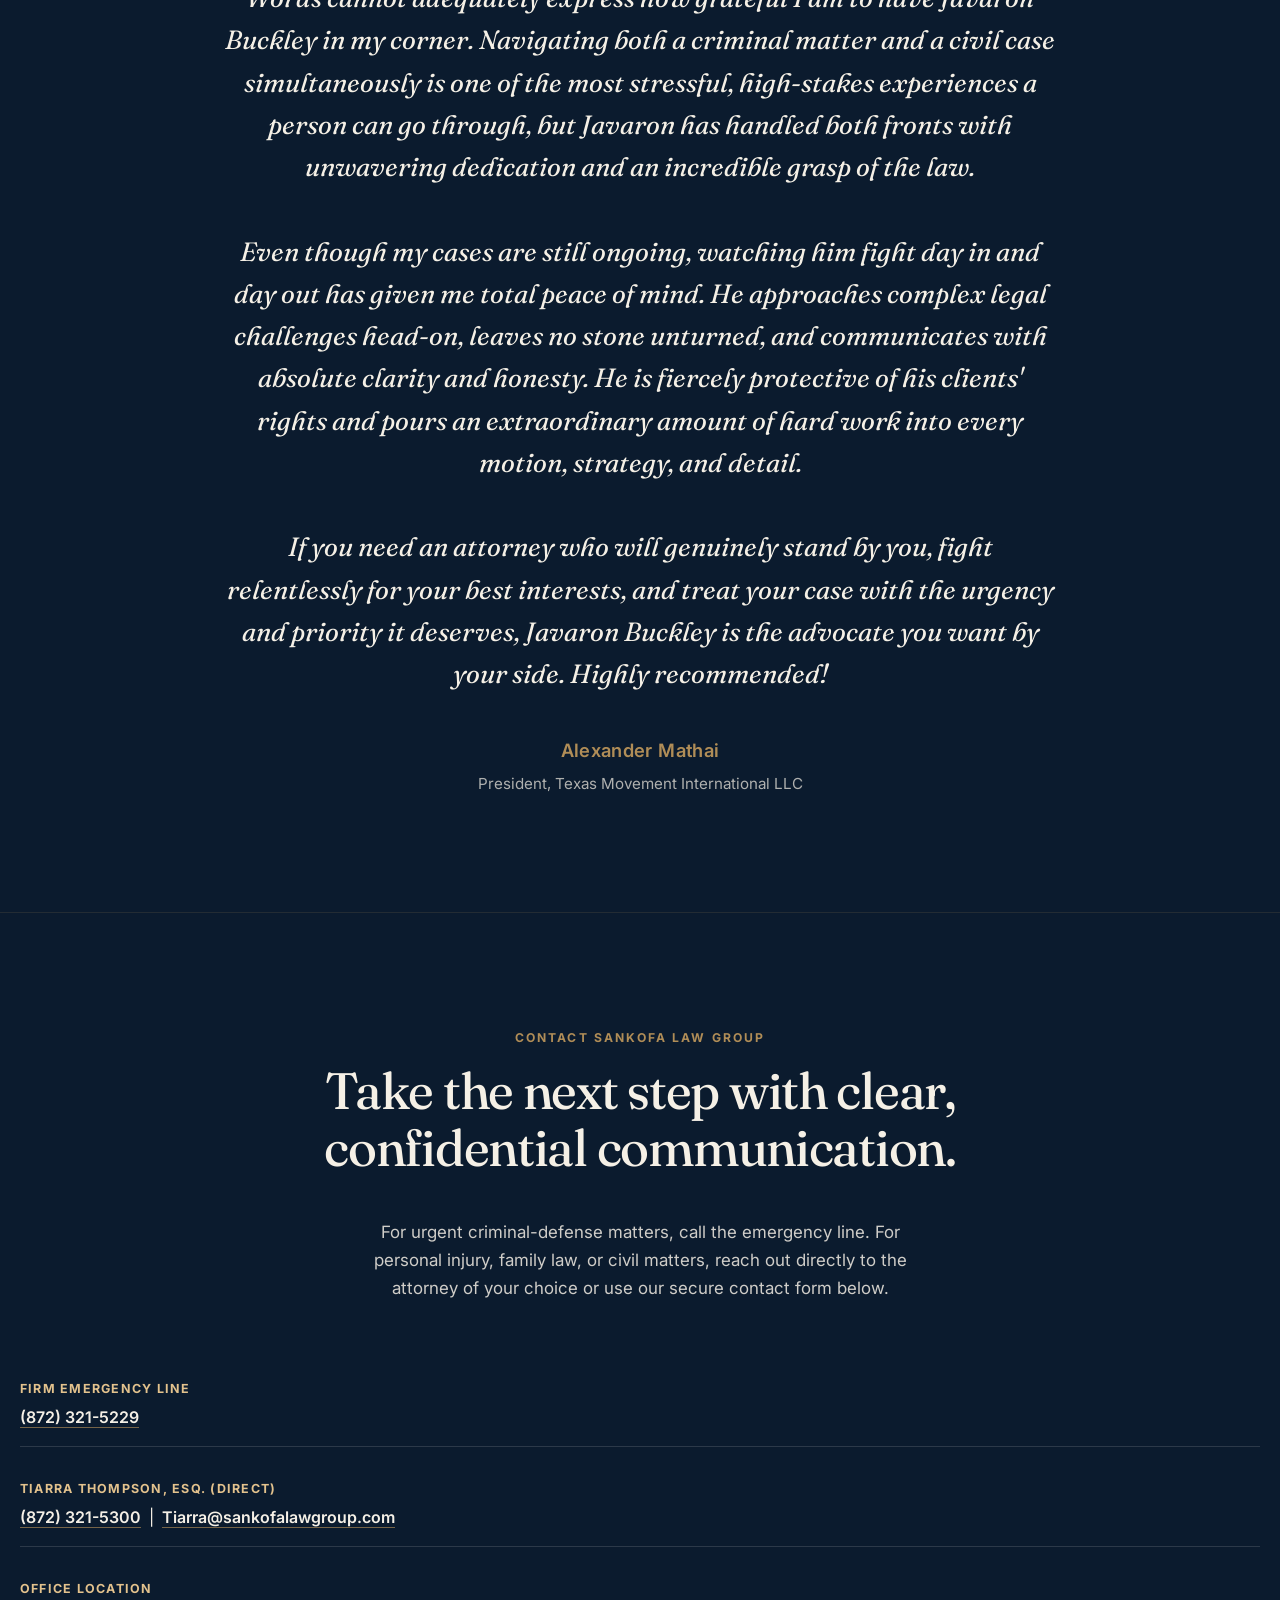
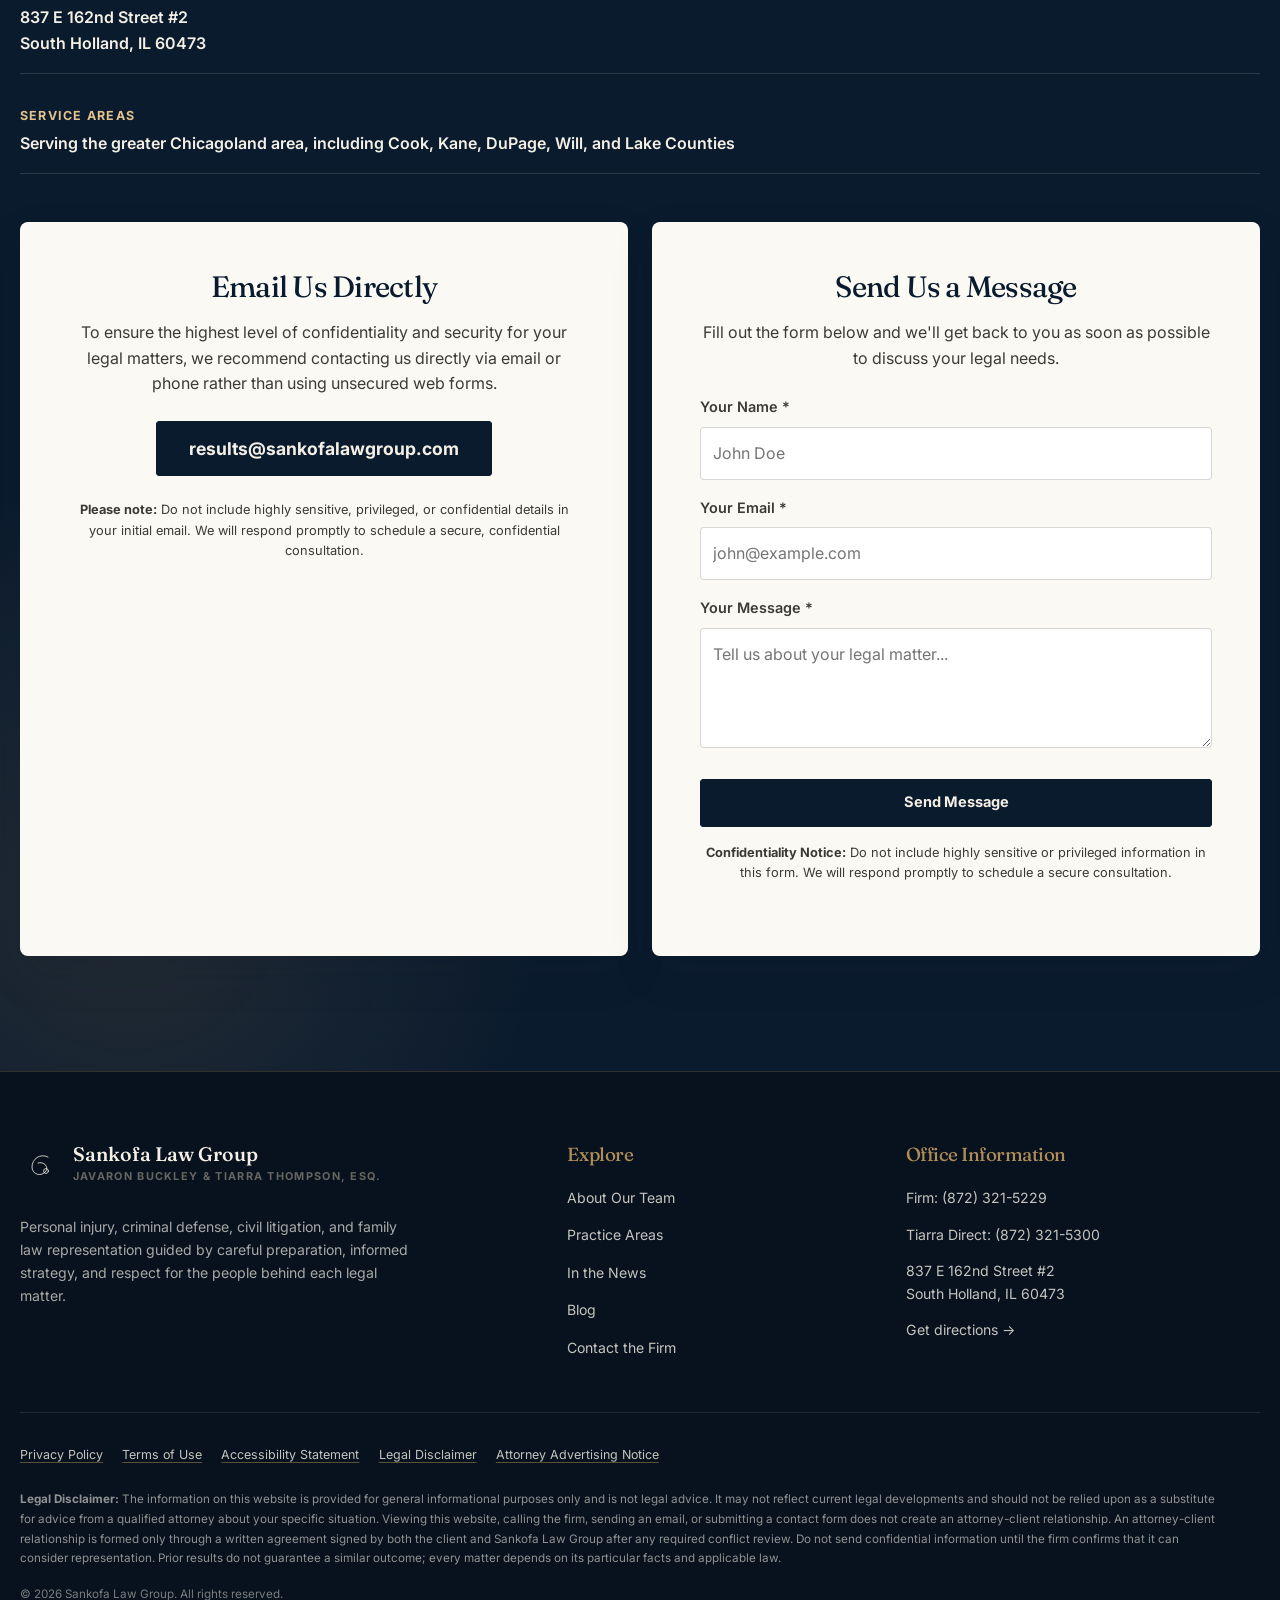
==== commit 1c1cc6d9: "Update print statement from 'Hello' to 'Goodbye'" ====
--- a/index.html
+++ b/index.html
@@ -94,6 +94,12 @@
         "name": "Darla Buckley",
         "jobTitle": "Office Manager",
         "email": "results@sankofalawgroup.com"
+      },
+      {
+        "@type": "Person",
+        "name": "Renea Rose Amen",
+        "jobTitle": "Of Counsel",
+        "email": "results@sankofalawgroup.com"
       }
     ],
     "sameAs": [
@@ -252,7 +258,6 @@
     .hero__actions { display: flex; flex-wrap: wrap; gap: 1rem; }
     .hero__notice { max-width: 40rem; margin: 1rem 0 0; color: var(--charcoal-500); font-size: 0.78rem; line-height: 1.5; }
     
-    /* Flex layout to stack image and badge cleanly */
     .hero__image-wrap { 
       position: relative; 
       padding: 0 0 1.5rem 1.5rem; 
@@ -280,7 +285,6 @@
       object-position: center; 
     }
 
-    /* Badge sits below the image as a clean caption card */
     .hero__badge {
       position: static;
       margin-top: 1.5rem;
@@ -455,7 +459,6 @@
     .contact-direct-wrap .btn { font-size: 1.1rem; padding: 1rem 2rem; }
     .contact-direct-notice { margin-top: 1.5rem; font-size: 0.8rem; color: var(--charcoal-500); line-height: 1.5; }
     
-    /* Contact Form Styles */
     .contact-form {
       padding: clamp(2rem, 4vw, 3rem);
       border-radius: var(--radius-md);
@@ -723,7 +726,7 @@
       </div>
     </section>
 
-    <!-- About / Meet Our Team Section (ID updated to #about to fix navigation) -->
+    <!-- About / Meet Our Team Section -->
     <section id="about" class="section team-section" aria-labelledby="team-heading">
       <div class="container">
         <div class="section-heading">
@@ -829,51 +832,29 @@
               </div>
             </div>
           </article>
-          <!-- Darla Buckley -->
-<article class="team-card">
-  <div class="team-card__image">
-    <img src="images/Darla Buckley.jpg" alt="Darla Buckley, Office Manager" width="600" height="750" loading="lazy">
-  </div>
-  <div class="team-card__content">
-    <h3>Darla Buckley</h3>
-    <span class="team-card__title">Office Manager</span>
-    <p>
-      Darla Buckley is a dynamic entrepreneur and strategic leader who brings vision, integrity, and business expertise to Sankofa Law Group.
-    </p>
-    <p>
-      With a passion for excellence and client advocacy, she plays a key role in strengthening operations, building relationships, and supporting the firm's mission.
-    </p>
-    <p>
-      <em>"Leadership isn't about the title you hold, but the impact you make."</em>
-    </p>
-    <div class="team-contact">
-      <div><strong>Email:</strong> <a href="mailto:results@sankofalawgroup.com">results@sankofalawgroup.com</a></div>
-    </div>
-  </div>
-</article>
-
-<!-- Renea Rose Amen -->
-<article class="team-card">
-  <div class="team-card__image">
-    <img src="images/Renea Rose Amen.jpg" alt="Renea Rose Amen, Of Counsel" width="600" height="750" loading="lazy">
-  </div>
-  <div class="team-card__content">
-    <h3>Renea Rose Amen</h3>
-    <span class="team-card__title">Of Counsel | Family Law</span>
-    <p>
-      Renea Rose Amen serves as Of Counsel to Sankofa Law Group, bringing more than a decade of legal experience and a practice focused on family law.
-    </p>
-    <p>
-      Family law matters touch some of the most personal areas of a client's life—their relationships, children, and future. Through her role at Sankofa Law Group, Renea provides experienced counsel to individuals and families navigating these important legal issues.
-    </p>
-    <p>
-      Her addition strengthens the firm's family law practice and advances its mission: Teach, Defend, Unify.
-    </p>
-    <div class="team-contact">
-      <div><strong>Email:</strong> <a href="mailto:results@sankofalawgroup.com">results@sankofalawgroup.com</a></div>
-    </div>
-  </div>
-</article>
+
+          <!-- Renea Rose Amen -->
+          <article class="team-card">
+            <div class="team-card__image">
+              <img src="images/Renea Rose Amen.jpg" alt="Renea Rose Amen, Of Counsel" width="600" height="750" loading="lazy">
+            </div>
+            <div class="team-card__content">
+              <h3>Renea Rose Amen</h3>
+              <span class="team-card__title">Of Counsel | Family Law</span>
+              <p>
+                Renea Rose Amen serves as Of Counsel to Sankofa Law Group, bringing more than a decade of legal experience and a practice focused on family law.
+              </p>
+              <p>
+                Family law matters touch some of the most personal areas of a client’s life—their relationships, children, and future. Through her role at Sankofa Law Group, Renea provides experienced counsel to individuals and families navigating these important legal issues.
+              </p>
+              <p>
+                Her addition strengthens the firm’s family law practice and advances its mission: Teach, Defend, Unify.
+              </p>
+              <div class="team-contact">
+                <div><strong>Email:</strong> <a href="mailto:results@sankofalawgroup.com">results@sankofalawgroup.com</a></div>
+              </div>
+            </div>
+          </article>
         </div>
       </div>
     </section>
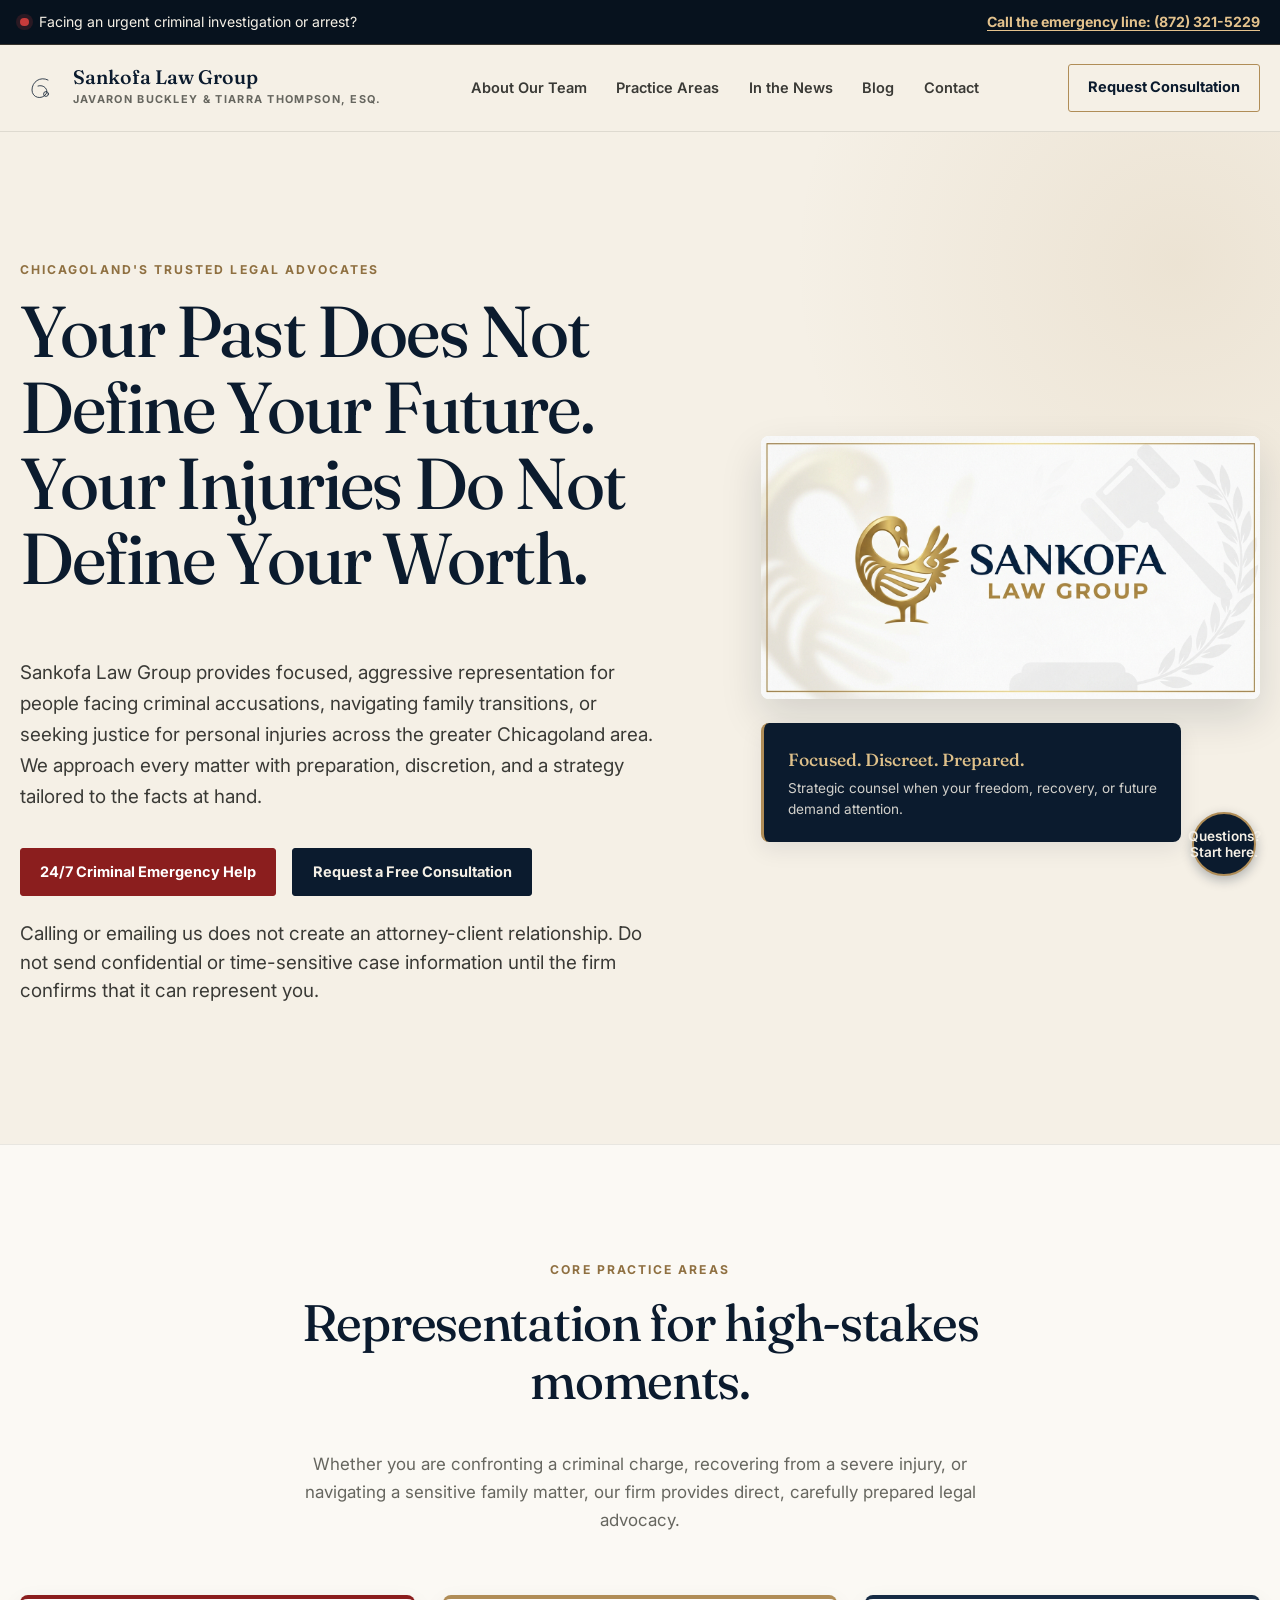
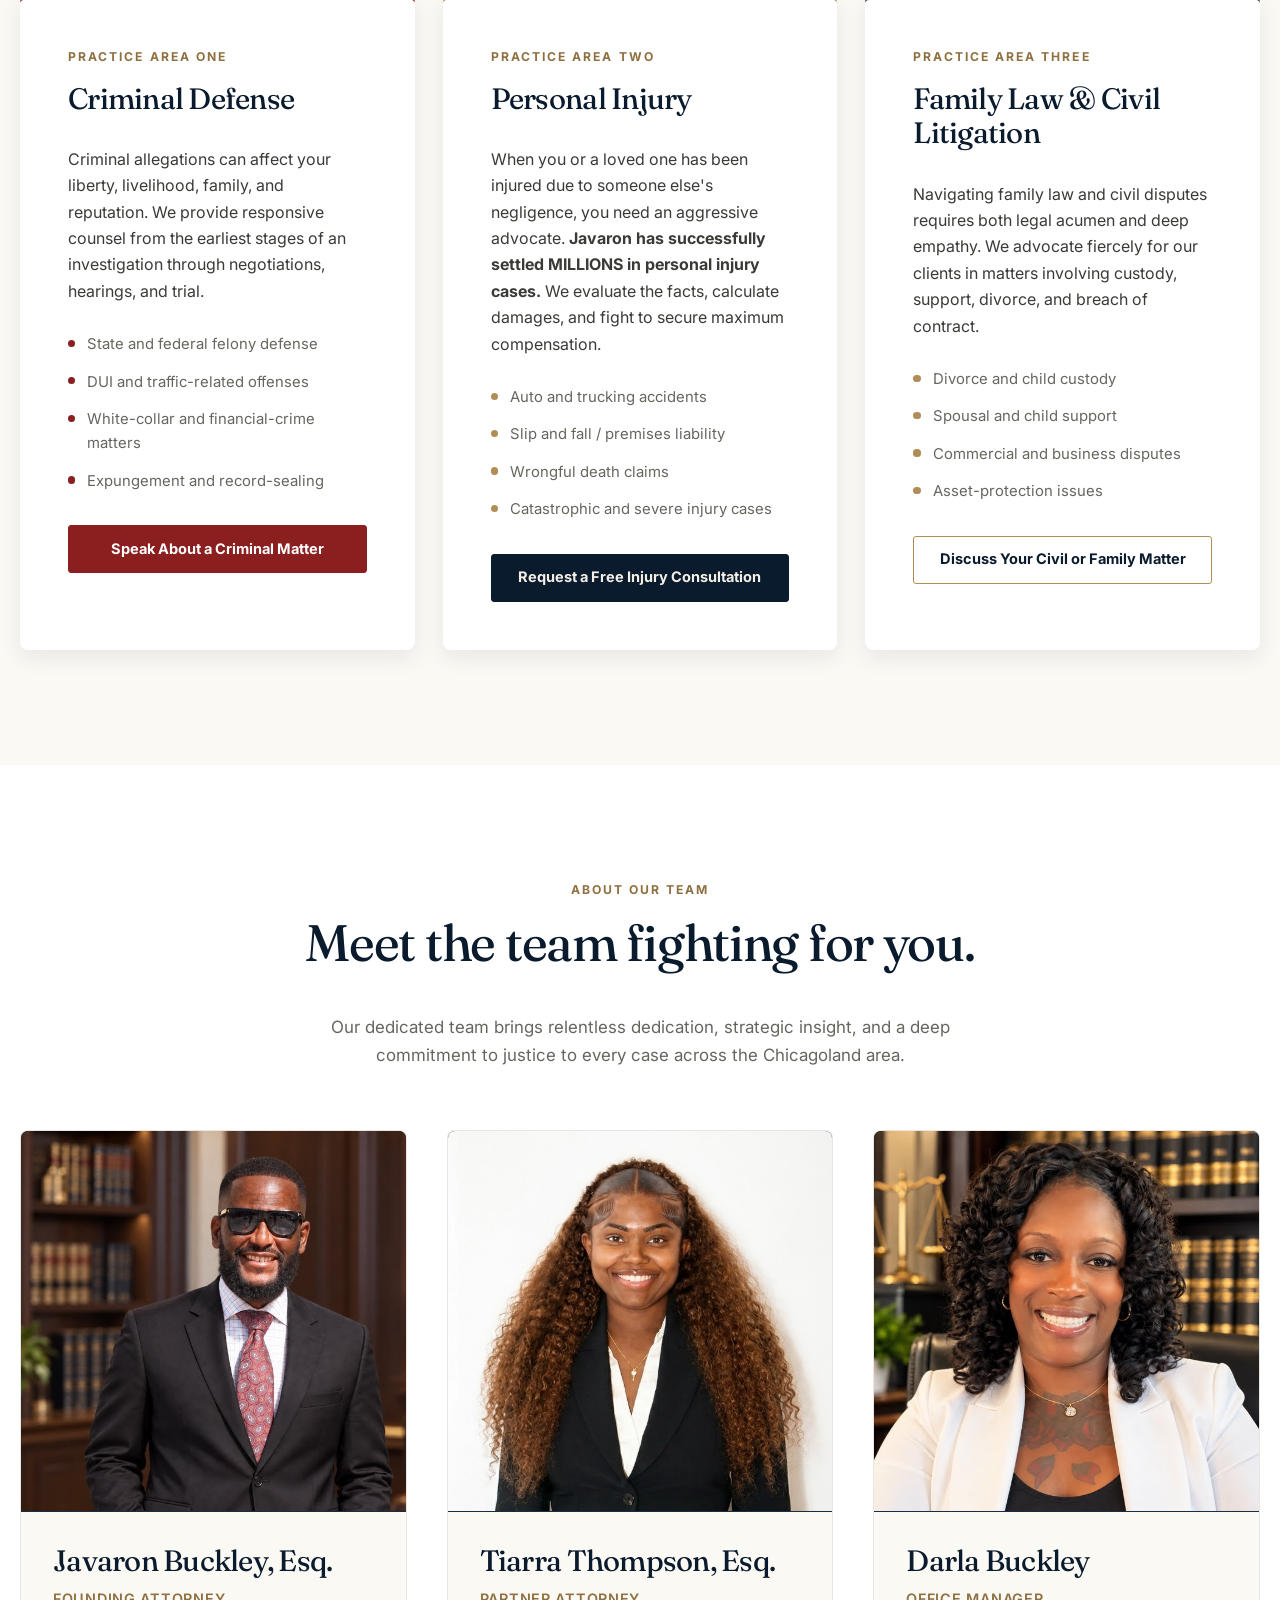
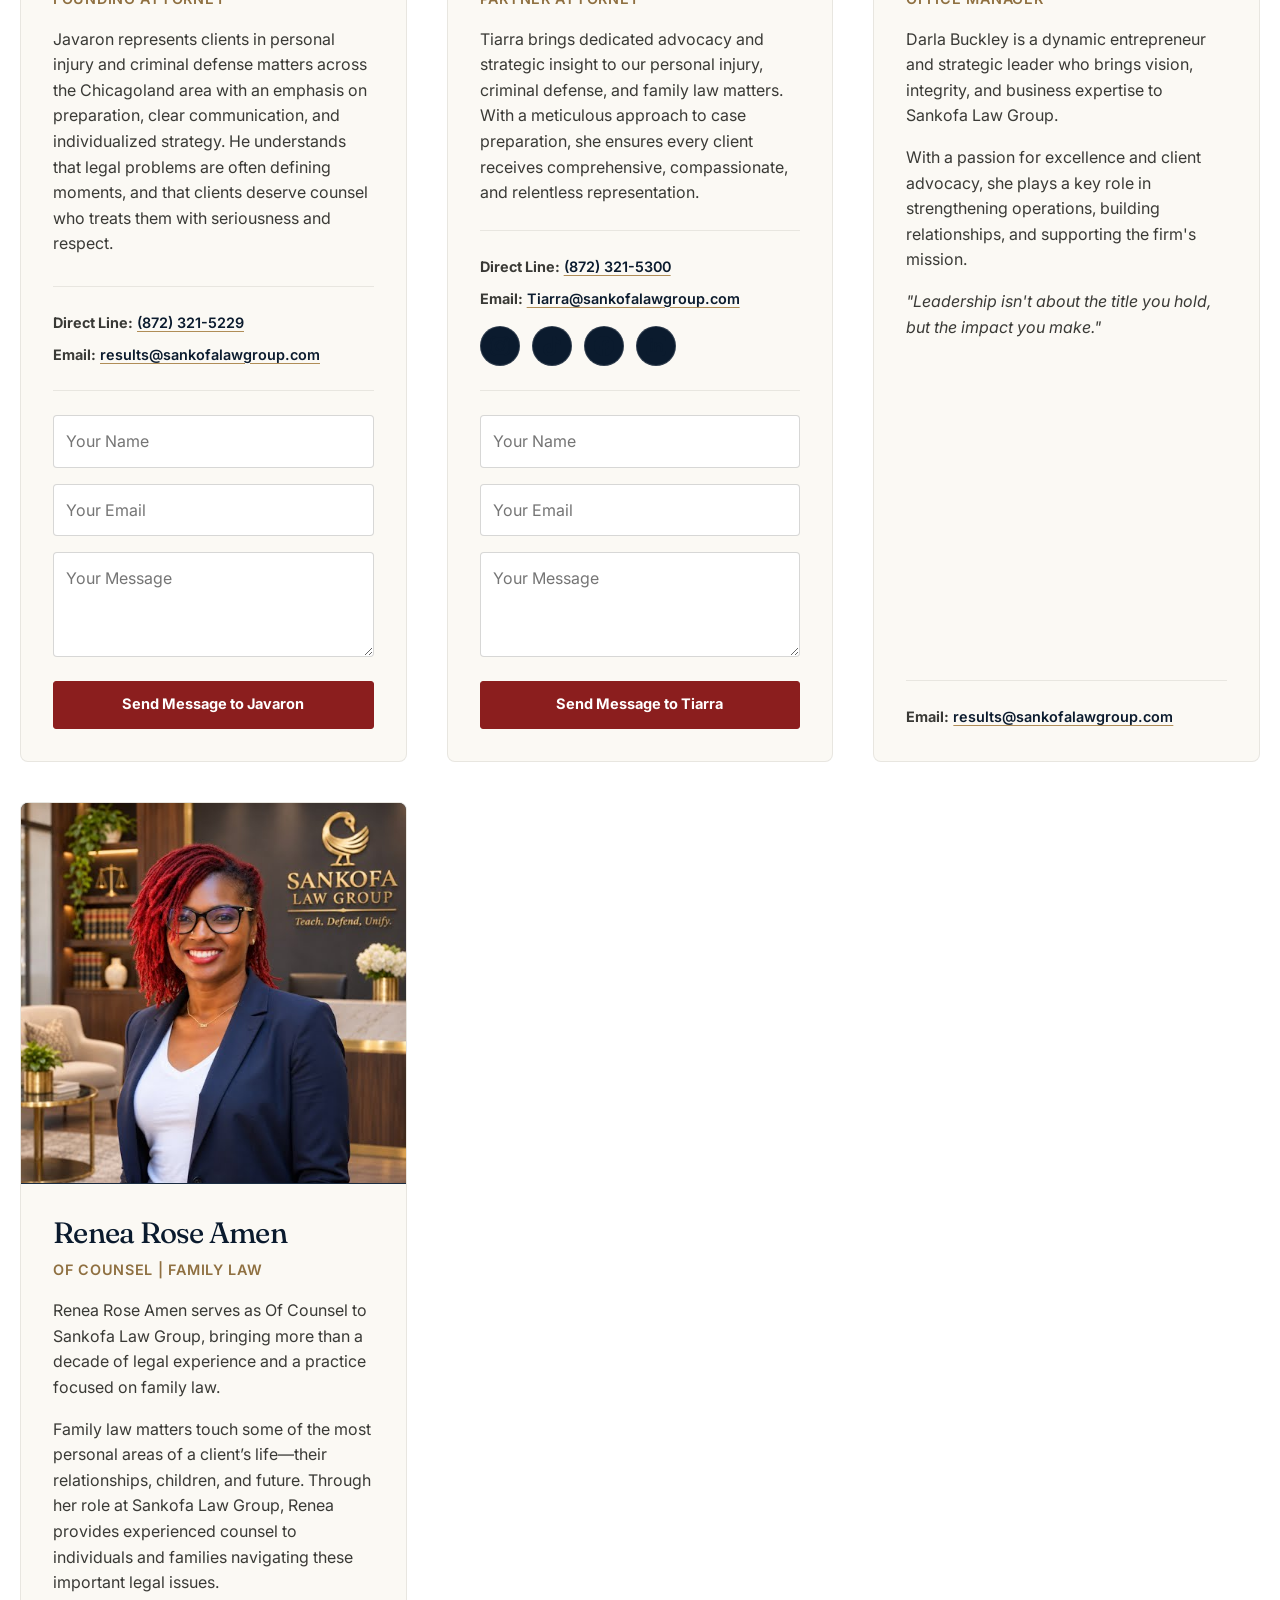
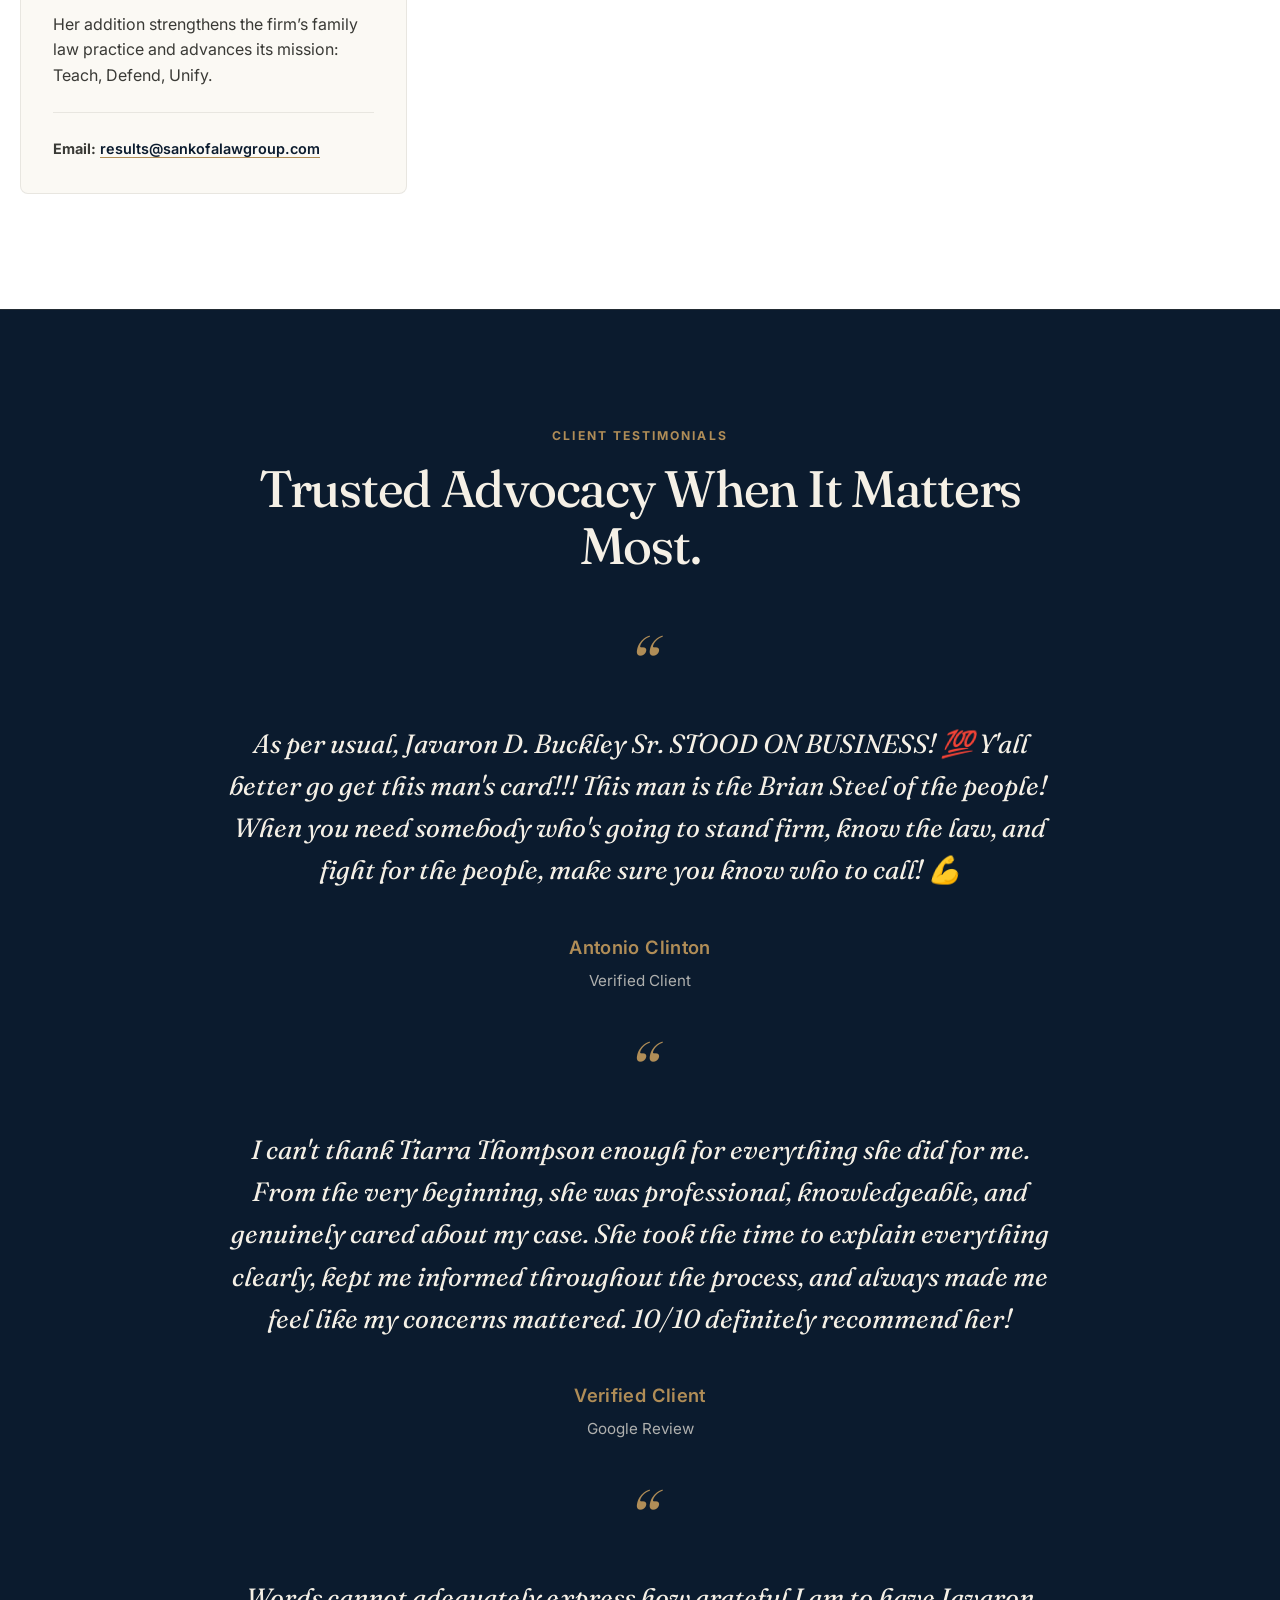
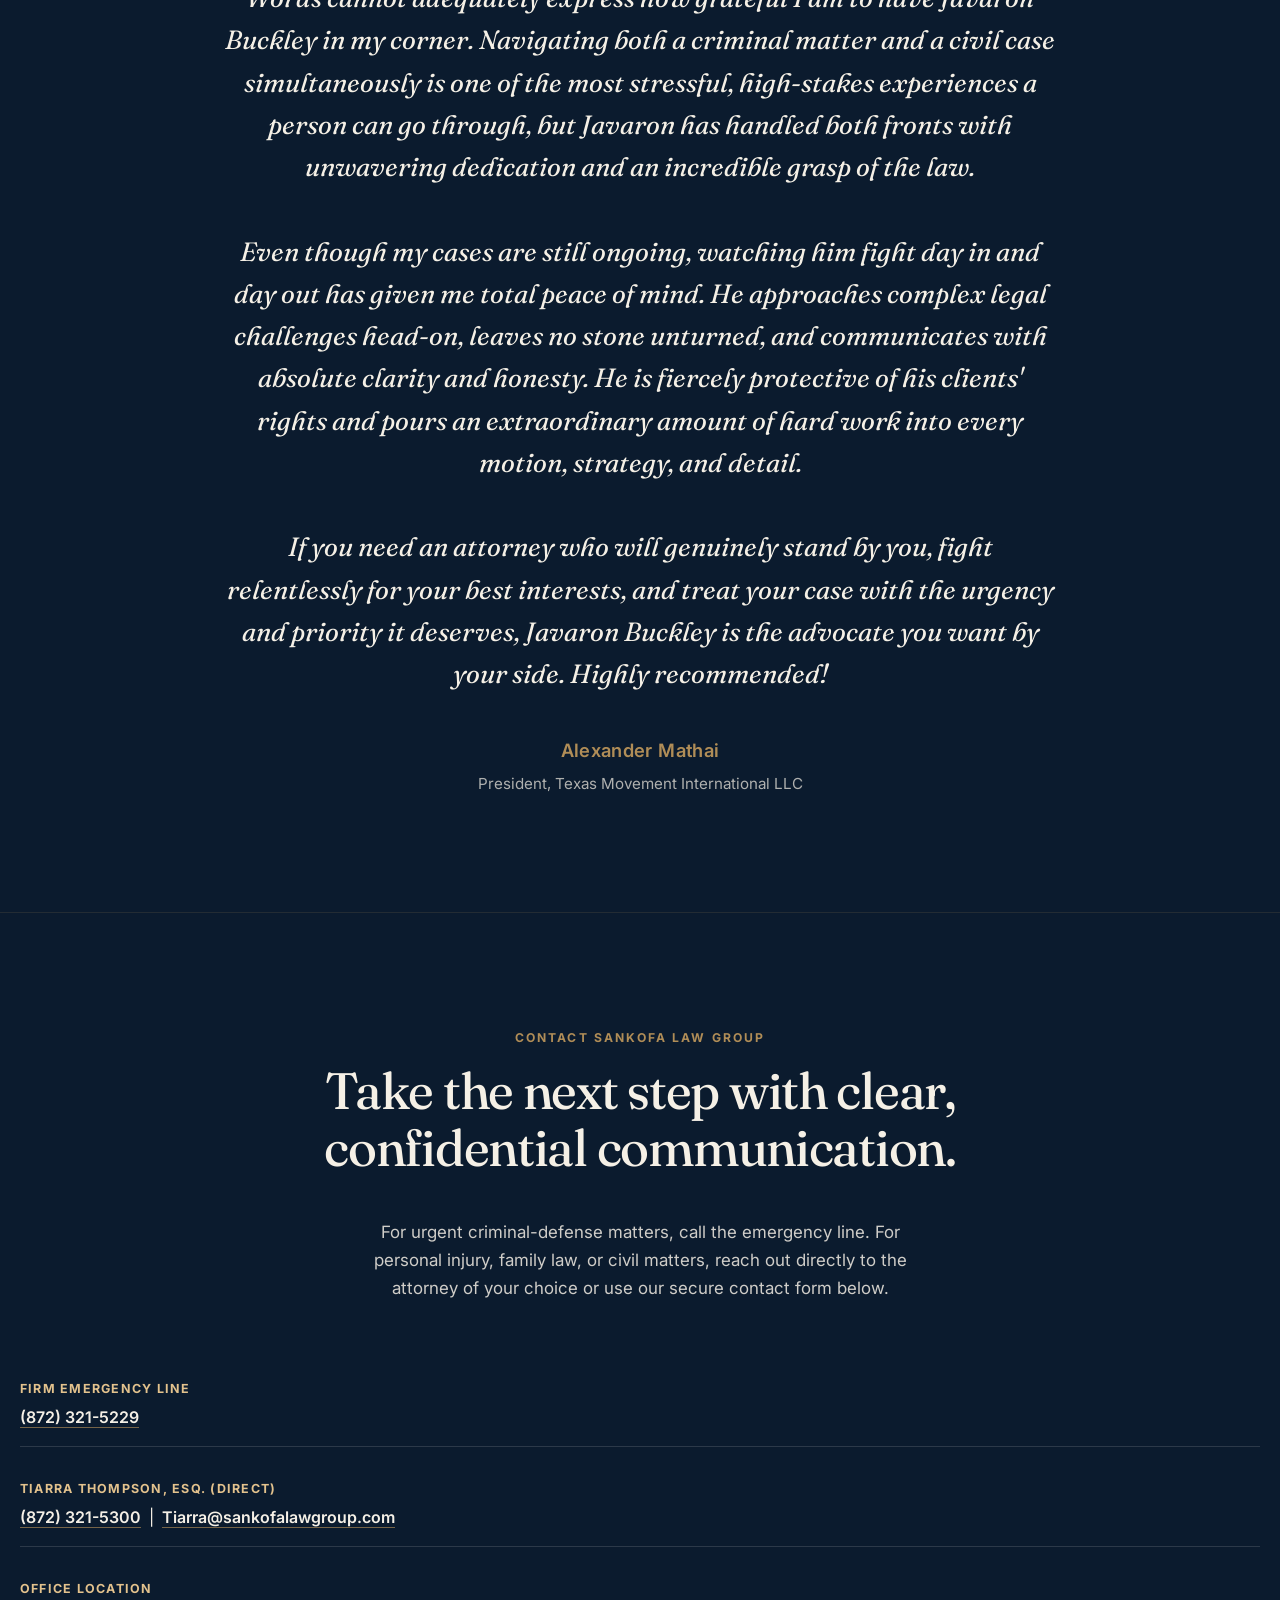
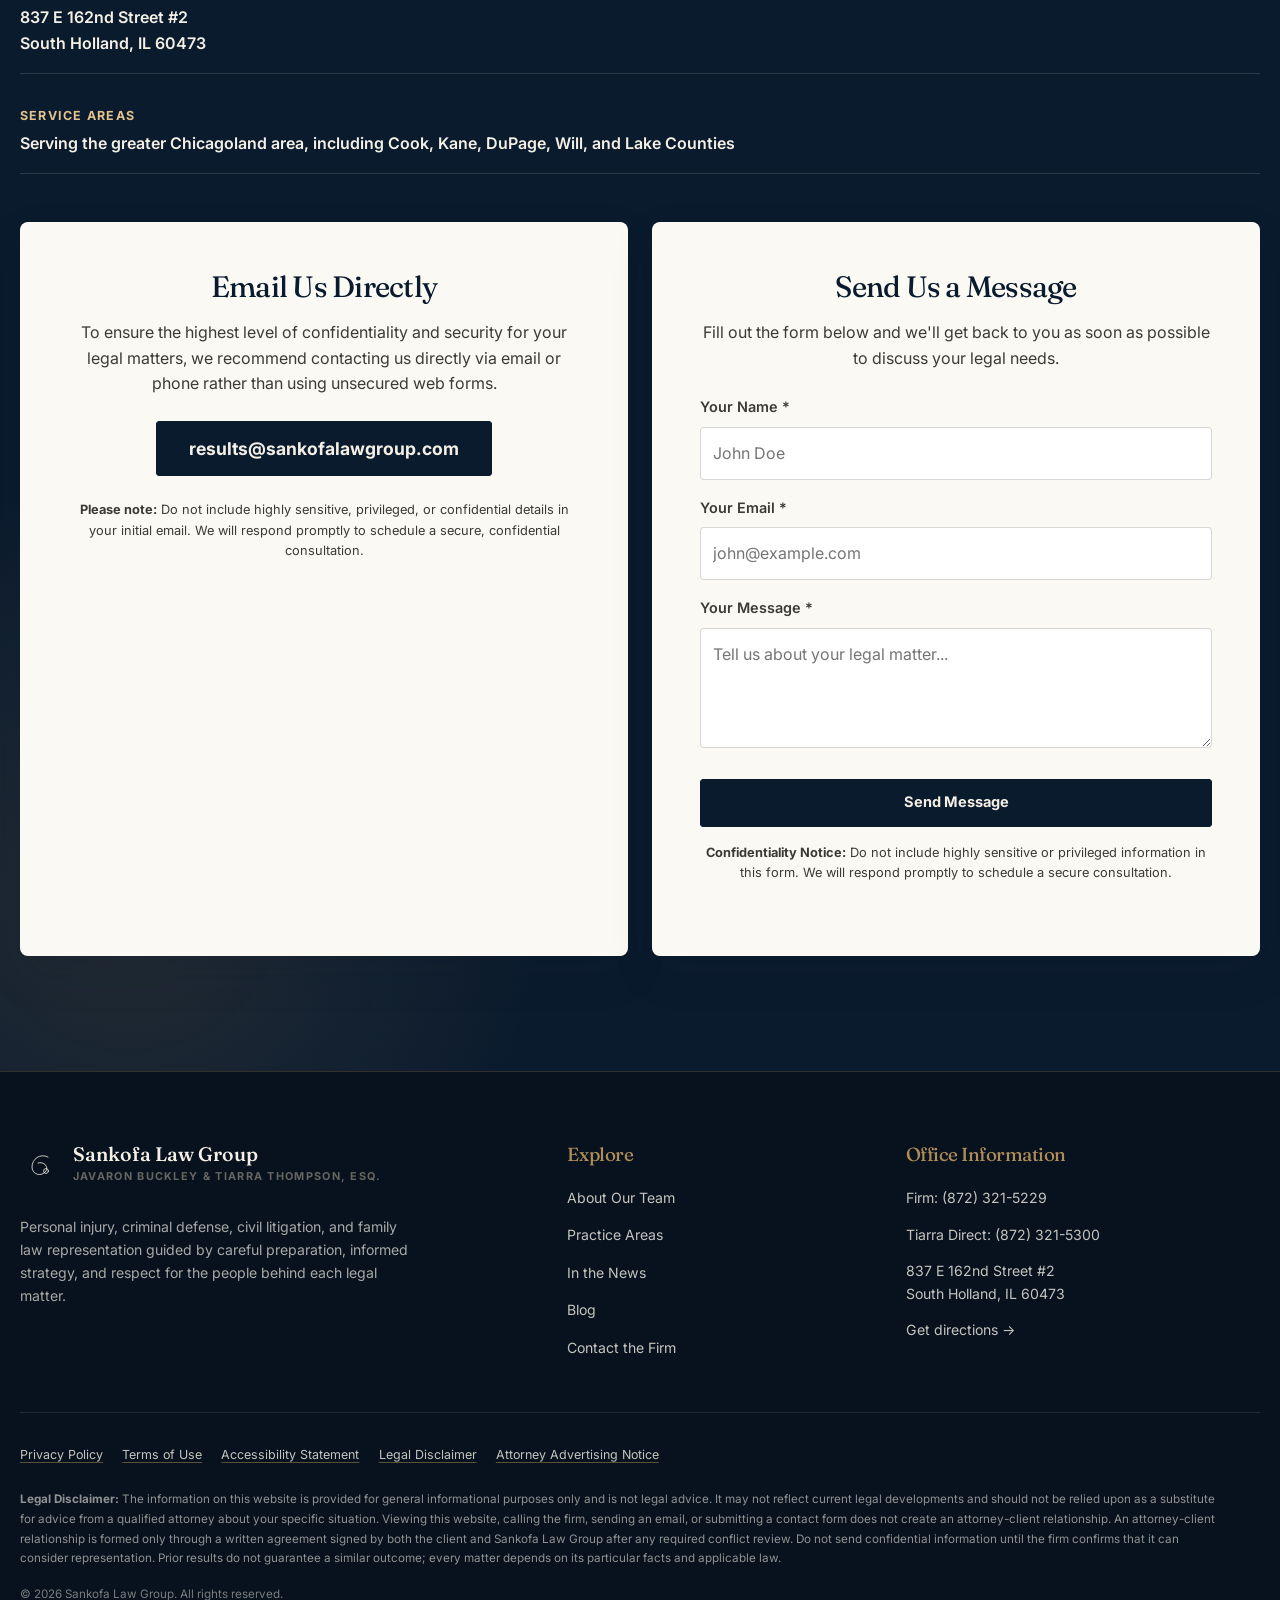
==== commit d98cb5f4: "Added Chatbot Version 1" ====
--- a/index.html
+++ b/index.html
@@ -1060,6 +1060,510 @@
     </div>
   </footer>
 
+  <!-- ====================================================================== -->
+  <!-- SANKOFA WELCOME ASSISTANT (VERSION 1: SAFE CLICKABLE PROTOTYPE)        -->
+  <!-- ====================================================================== -->
+  <style>
+    /* Widget Scoped Styles to prevent conflicts with main site CSS */
+    #sankofa-chat-widget {
+      --chat-navy: #0b1b2e;
+      --chat-parchment: #f5f0e6;
+      --chat-brass: #b08d57;
+      --chat-white: #ffffff;
+      --chat-gray: #66665f;
+      font-family: "Inter", Arial, sans-serif;
+      position: fixed;
+      bottom: 24px;
+      right: 24px;
+      z-index: 9999;
+      display: flex;
+      flex-direction: column;
+      align-items: flex-end;
+    }
+
+    /* Toggle Button */
+    .chat-toggle-btn {
+      width: 64px;
+      height: 64px;
+      border-radius: 50%;
+      background: var(--chat-navy);
+      color: var(--chat-parchment);
+      border: 2px solid var(--chat-brass);
+      cursor: pointer;
+      box-shadow: 0 4px 12px rgba(11, 27, 46, 0.3);
+      display: flex;
+      align-items: center;
+      justify-content: center;
+      font-size: 0.85rem;
+      font-weight: 600;
+      text-align: center;
+      line-height: 1.2;
+      transition: transform 0.2s ease, background 0.2s ease;
+    }
+    .chat-toggle-btn:hover {
+      transform: scale(1.05);
+      background: #162b44;
+    }
+    .chat-toggle-btn svg {
+      width: 28px;
+      height: 28px;
+      fill: currentColor;
+    }
+
+    /* Chat Window */
+    .chat-window {
+      width: 380px;
+      max-width: calc(100vw - 48px);
+      height: 550px;
+      max-height: 70vh;
+      background: var(--chat-white);
+      border-radius: 12px;
+      box-shadow: 0 8px 32px rgba(11, 27, 46, 0.2);
+      border: 1px solid rgba(58, 58, 54, 0.1);
+      display: none; /* Hidden by default */
+      flex-direction: column;
+      overflow: hidden;
+      margin-bottom: 16px;
+      animation: slideUp 0.3s ease-out;
+    }
+    .chat-window.is-open {
+      display: flex;
+    }
+
+    @keyframes slideUp {
+      from { opacity: 0; transform: translateY(20px); }
+      to { opacity: 1; transform: translateY(0); }
+    }
+
+    /* Header */
+    .chat-header {
+      background: var(--chat-navy);
+      color: var(--chat-parchment);
+      padding: 16px;
+      display: flex;
+      justify-content: space-between;
+      align-items: center;
+      border-bottom: 2px solid var(--chat-brass);
+    }
+    .chat-header-title {
+      font-size: 0.95rem;
+      font-weight: 700;
+      margin: 0;
+    }
+    .chat-header-subtitle {
+      font-size: 0.7rem;
+      color: rgba(245, 240, 230, 0.7);
+      margin: 4px 0 0 0;
+      font-weight: 400;
+    }
+    .chat-close-btn {
+      background: none;
+      border: none;
+      color: var(--chat-parchment);
+      cursor: pointer;
+      padding: 4px;
+      display: flex;
+      align-items: center;
+      justify-content: center;
+    }
+    .chat-close-btn svg { width: 20px; height: 20px; fill: currentColor; }
+
+    /* Demo Banner */
+    .chat-demo-banner {
+      background: #fef3c7;
+      color: #92400e;
+      font-size: 0.7rem;
+      font-weight: 600;
+      text-align: center;
+      padding: 6px;
+      border-bottom: 1px solid #fcd34d;
+    }
+
+    /* Message Area */
+    .chat-messages {
+      flex: 1;
+      overflow-y: auto;
+      padding: 16px;
+      display: flex;
+      flex-direction: column;
+      gap: 12px;
+      background: #fafafa;
+    }
+    .chat-message {
+      max-width: 85%;
+      padding: 12px 16px;
+      border-radius: 12px;
+      font-size: 0.9rem;
+      line-height: 1.5;
+      animation: fadeIn 0.3s ease;
+    }
+    @keyframes fadeIn {
+      from { opacity: 0; transform: translateY(5px); }
+      to { opacity: 1; transform: translateY(0); }
+    }
+    .chat-message.bot {
+      background: var(--chat-parchment);
+      color: var(--chat-navy);
+      border-bottom-left-radius: 4px;
+      align-self: flex-start;
+      border: 1px solid rgba(58, 58, 54, 0.1);
+    }
+    .chat-message.user {
+      background: var(--chat-navy);
+      color: var(--chat-parchment);
+      border-bottom-right-radius: 4px;
+      align-self: flex-end;
+    }
+    .chat-message strong { color: var(--chat-navy); }
+    .chat-message.bot strong { color: #6f1717; }
+
+    /* Action Buttons Area */
+    .chat-actions {
+      padding: 12px 16px;
+      background: var(--chat-white);
+      border-top: 1px solid rgba(58, 58, 54, 0.1);
+      display: flex;
+      flex-wrap: wrap;
+      gap: 8px;
+    }
+    .chat-action-btn {
+      background: var(--chat-white);
+      border: 1px solid var(--chat-brass);
+      color: var(--chat-navy);
+      padding: 8px 14px;
+      border-radius: 20px;
+      font-size: 0.85rem;
+      font-weight: 600;
+      cursor: pointer;
+      transition: all 0.2s ease;
+      flex: 1 1 auto;
+      text-align: center;
+      min-width: 120px;
+    }
+    .chat-action-btn:hover {
+      background: var(--chat-brass);
+      color: var(--chat-white);
+    }
+    .chat-action-btn.secondary {
+      border-color: var(--chat-gray);
+      color: var(--chat-gray);
+      font-size: 0.8rem;
+    }
+    .chat-action-btn.secondary:hover {
+      background: var(--chat-gray);
+      color: var(--chat-white);
+    }
+    .chat-action-btn.primary {
+      background: var(--chat-navy);
+      border-color: var(--chat-navy);
+      color: var(--chat-parchment);
+    }
+    .chat-action-btn.primary:hover {
+      background: #162b44;
+    }
+
+    /* Contact Block inside messages */
+    .chat-contact-block {
+      background: var(--chat-white);
+      border: 1px solid var(--chat-brass);
+      border-radius: 8px;
+      padding: 12px;
+      margin-top: 8px;
+      font-size: 0.85rem;
+    }
+    .chat-contact-block a {
+      color: var(--chat-navy);
+      font-weight: 700;
+      text-decoration: none;
+      display: block;
+      margin: 4px 0;
+    }
+    .chat-contact-block a:hover {
+      text-decoration: underline;
+      color: var(--chat-brass);
+    }
+
+    /* Responsive */
+    @media (max-width: 480px) {
+      #sankofa-chat-widget { bottom: 16px; right: 16px; }
+      .chat-window { width: calc(100vw - 32px); height: 60vh; }
+    }
+  </style>
+
+  <div id="sankofa-chat-widget">
+    <!-- Chat Window -->
+    <div class="chat-window" id="chatWindow">
+      <div class="chat-demo-banner">
+        ⚠️ DEMO MODE: No messages are sent to the firm. Do not share confidential details.
+      </div>
+      <div class="chat-header">
+        <div>
+          <h3 class="chat-header-title">Sankofa Welcome Assistant</h3>
+          <p class="chat-header-subtitle">Automated assistance • Not legal advice</p>
+        </div>
+        <button class="chat-close-btn" onclick="toggleChat()" aria-label="Close chat">
+          <svg viewBox="0 0 24 24"><path d="M19 6.41L17.59 5 12 10.59 6.41 5 5 6.41 10.59 12 5 17.59 6.41 19 12 13.41 17.59 19 19 17.59 13.41 12z"/></svg>
+        </button>
+      </div>
+      
+      <div class="chat-messages" id="chatMessages">
+        <!-- Messages will be injected here by JS -->
+      </div>
+
+      <div class="chat-actions" id="chatActions">
+        <!-- Buttons will be injected here by JS -->
+      </div>
+    </div>
+
+    <!-- Floating Toggle Button -->
+    <button class="chat-toggle-btn" onclick="toggleChat()" aria-label="Open chat assistant">
+      <span>Questions?<br>Start here.</span>
+    </button>
+  </div>
+
+  <script>
+    // --- STATE MANAGEMENT ---
+    const chatWindow = document.getElementById('chatWindow');
+    const chatMessages = document.getElementById('chatMessages');
+    const chatActions = document.getElementById('chatActions');
+    let isChatOpen = false;
+    let hasStarted = false;
+
+    // --- CORE FUNCTIONS ---
+    function toggleChat() {
+      isChatOpen = !isChatOpen;
+      chatWindow.classList.toggle('is-open', isChatOpen);
+      if (isChatOpen && !hasStarted) {
+        hasStarted = true;
+        setTimeout(() => showOpening(), 300);
+      }
+    }
+
+    function addMessage(text, sender = 'bot') {
+      const msgDiv = document.createElement('div');
+      msgDiv.className = `chat-message ${sender}`;
+      msgDiv.innerHTML = text;
+      chatMessages.appendChild(msgDiv);
+      chatMessages.scrollTop = chatMessages.scrollHeight;
+    }
+
+    function clearActions() {
+      chatActions.innerHTML = '';
+    }
+
+    function addActionButtons(buttons) {
+      clearActions();
+      buttons.forEach(btn => {
+        const buttonEl = document.createElement('button');
+        buttonEl.className = `chat-action-btn ${btn.class || ''}`;
+        buttonEl.textContent = btn.text;
+        buttonEl.onclick = () => {
+          addMessage(btn.text, 'user');
+          clearActions();
+          setTimeout(() => btn.action(), 400);
+        };
+        chatActions.appendChild(buttonEl);
+      });
+    }
+
+    // --- CONVERSATION FLOWS ---
+    function showOpening() {
+      addMessage(`Welcome to Sankofa Law Group. I can help you explore our services and find the right way to contact our team.<br><br><strong>Please do not share confidential details, documents, or time-sensitive case information here.</strong> This assistant does not provide legal advice, and using it does not create an attorney-client relationship.`);
+      
+      addActionButtons([
+        { text: "I was injured.", action: flowInjuryCategory },
+        { text: "I need criminal defense.", action: flowCriminalChoice },
+        { text: "I need help with a family matter.", action: flowFamilyCategory },
+        { text: "I’m an existing client.", action: flowExistingClient },
+        { text: "Contact & office info.", action: flowOfficeInfo },
+        { text: "Something else.", action: flowSomethingElse }
+      ]);
+    }
+
+    function showMainMenu() {
+      addMessage("How else can I help you today?");
+      addActionButtons([
+        { text: "Main Menu", action: showOpening, class: "secondary" },
+        { text: "Call the Firm: (872) 321-5229", action: () => window.location.href = "tel:+18723215229", class: "primary" }
+      ]);
+    }
+
+    // 1. Personal Injury Flow
+    function flowInjuryCategory() {
+      addMessage("I’m sorry you’re dealing with an injury. Sankofa lists auto and trucking accidents, slip-and-fall matters, wrongful death, and catastrophic or severe injuries among its personal injury services. Which category best matches your inquiry? <em>(Please choose a category without sharing details.)</em>");
+      addActionButtons([
+        { text: "Auto or truck accident", action: () => flowInjuryCounty("Auto/truck accident") },
+        { text: "Slip and fall", action: () => flowInjuryCounty("Slip and fall") },
+        { text: "Serious injury", action: () => flowInjuryCounty("Serious injury") },
+        { text: "Death of a loved one", action: () => flowInjuryCounty("Wrongful death") },
+        { text: "Another injury matter", action: () => flowInjuryCounty("Another injury") },
+        { text: "I’m not sure", action: () => flowInjuryCounty("Unsure") }
+      ]);
+    }
+
+    function flowInjuryCounty(category) {
+      addMessage(`Which county is connected with your inquiry?`);
+      addActionButtons([
+        { text: "Cook", action: () => flowInjuryFinal("Cook", true) },
+        { text: "Kane", action: () => flowInjuryFinal("Kane", true) },
+        { text: "Will", action: () => flowInjuryFinal("Will", true) },
+        { text: "DuPage", action: () => flowInjuryFinal("DuPage", true) },
+        { text: "Lake", action: () => flowInjuryFinal("Lake", true) },
+        { text: "Another county", action: () => flowInjuryFinal("Another county", false) },
+        { text: "I’m not sure", action: () => flowInjuryFinal("Unsure", false) }
+      ]);
+    }
+
+    function flowInjuryFinal(county, isListed) {
+      if (isListed) {
+        addMessage(`Sankofa lists <strong>${county} County</strong> within its service area. An attorney would still need to review whether the firm can accept your matter.`);
+      } else {
+        addMessage(`Sankofa’s listed service area includes Cook, Kane, Will, DuPage, and Lake counties. Please contact the firm to ask whether it can consider a matter in <strong>${county}</strong>.`);
+      }
+      
+      addMessage(`The website offers a <strong>free injury consultation</strong>. You can contact Javaron Buckley to request one. Please avoid sending confidential details in your initial message.`);
+      
+      const contactHTML = `
+        <div class="chat-contact-block">
+          <strong>Contact Javaron Buckley:</strong>
+          <a href="tel:+18723215229">📞 Call: (872) 321-5229</a>
+          <a href="mailto:results@sankofalawgroup.com">✉️ Email: results@sankofalawgroup.com</a>
+        </div>
+      `;
+      addMessage(contactHTML);
+      
+      addActionButtons([
+        { text: "Return to Main Menu", action: showMainMenu, class: "secondary" }
+      ]);
+    }
+
+    // 2. Criminal Defense Flow
+    function flowCriminalChoice() {
+      addMessage("Sankofa’s website lists a criminal emergency contact line. Would you like to call now or explore the firm’s criminal defense services? <em>(Please do not describe alleged conduct or share case details here.)</em>");
+      addActionButtons([
+        { text: "🚨 Call Criminal Emergency Line", action: flowCriminalEmergency, class: "primary" },
+        { text: "Explore criminal defense services", action: flowCriminalExplore },
+        { text: "Existing-client contact", action: flowExistingClient },
+        { text: "Main Menu", action: showMainMenu, class: "secondary" }
+      ]);
+    }
+
+    function flowCriminalEmergency() {
+      addMessage("Sankofa lists <strong>(872) 321-5229</strong> as its firm emergency line. Use the call button below to try to reach the firm directly. <br><br><em>This chat does not confirm that an attorney is available or that your matter is being monitored.</em>");
+      addActionButtons([
+        { text: "📞 Call (872) 321-5229 Now", action: () => window.location.href = "tel:+18723215229", class: "primary" },
+        { text: "Return to Main Menu", action: showMainMenu, class: "secondary" }
+      ]);
+    }
+
+    function flowCriminalExplore() {
+      addMessage("The firm lists these criminal defense services:");
+      addActionButtons([
+        { text: "State/federal felony defense", action: flowCriminalFinal },
+        { text: "DUI and traffic offenses", action: flowCriminalFinal },
+        { text: "White-collar/financial crime", action: flowCriminalFinal },
+        { text: "Expungement/record-sealing", action: flowCriminalFinal },
+        { text: "Another criminal matter", action: flowCriminalFinal }
+      ]);
+    }
+
+    function flowCriminalFinal() {
+      addMessage("You can contact the firm to ask about representation. <strong>Please do not rely on this chat to submit documents, report a court date, or request time-sensitive action.</strong>");
+      const contactHTML = `
+        <div class="chat-contact-block">
+          <strong>Contact the Firm:</strong>
+          <a href="tel:+18723215229">📞 Call: (872) 321-5229</a>
+          <a href="mailto:results@sankofalawgroup.com">✉️ Email: results@sankofalawgroup.com</a>
+        </div>
+      `;
+      addMessage(contactHTML);
+      addActionButtons([{ text: "Return to Main Menu", action: showMainMenu, class: "secondary" }]);
+    }
+
+    // 3. Family Law Flow
+    function flowFamilyCategory() {
+      addMessage("I can help you find the firm’s contact information for a family matter. Which broad category best fits your inquiry? <em>(Please do not include names, allegations, financial information, or details about children.)</em>");
+      addActionButtons([
+        { text: "Divorce", action: flowFamilyCounty },
+        { text: "Child custody", action: flowFamilyCounty },
+        { text: "Child support", action: flowFamilyCounty },
+        { text: "Spousal support", action: flowFamilyCounty },
+        { text: "Another family matter", action: flowFamilyCounty },
+        { text: "I’m not sure", action: flowFamilyCounty }
+      ]);
+    }
+
+    function flowFamilyCounty() {
+      addMessage("Which county is connected with your inquiry?");
+      addActionButtons([
+        { text: "Cook", action: () => flowFamilyFinal("Cook") },
+        { text: "Kane", action: () => flowFamilyFinal("Kane") },
+        { text: "Will", action: () => flowFamilyFinal("Will") },
+        { text: "DuPage", action: () => flowFamilyFinal("DuPage") },
+        { text: "Lake", action: () => flowFamilyFinal("Lake") },
+        { text: "Another county / Unsure", action: () => flowFamilyFinal("Another/Unsure") }
+      ]);
+    }
+
+    function flowFamilyFinal(county) {
+      addMessage(`Tiarra Thompson is listed as a partner attorney working on family law matters. You can contact her directly to ask about a consultation. The firm must confirm whether it can consider representation.`);
+      const contactHTML = `
+        <div class="chat-contact-block">
+          <strong>Contact Tiarra Thompson:</strong>
+          <a href="tel:+18723215300">📞 Call: (872) 321-5300</a>
+          <a href="mailto:Tiarra@sankofalawgroup.com">✉️ Email: Tiarra@sankofalawgroup.com</a>
+        </div>
+      `;
+      addMessage(contactHTML);
+      addActionButtons([{ text: "Return to Main Menu", action: showMainMenu, class: "secondary" }]);
+    }
+
+    // 4. Existing Client Flow
+    function flowExistingClient() {
+      addMessage("<strong>This assistant cannot access case files, check case status, or deliver messages to your attorney.</strong> Please contact your legal team directly. Do not enter case details here.");
+      const contactHTML = `
+        <div class="chat-contact-block">
+          <strong>Javaron Buckley:</strong><br>
+          <a href="tel:+18723215229">📞 (872) 321-5229</a>
+          <a href="mailto:results@sankofalawgroup.com">✉️ results@sankofalawgroup.com</a>
+          <hr style="border: 0; border-top: 1px solid #ccc; margin: 8px 0;">
+          <strong>Tiarra Thompson:</strong><br>
+          <a href="tel:+18723215300">📞 (872) 321-5300</a>
+          <a href="mailto:Tiarra@sankofalawgroup.com">✉️ Tiarra@sankofalawgroup.com</a>
+        </div>
+      `;
+      addMessage(contactHTML);
+      addActionButtons([{ text: "Return to Main Menu", action: showMainMenu, class: "secondary" }]);
+    }
+
+    // 5. Office Info Flow
+    function flowOfficeInfo() {
+      addMessage("Sankofa Law Group lists its office at:<br><strong>837 E 162nd Street #2, South Holland, IL 60473</strong><br><br>It serves the greater Chicagoland area, including Cook, Kane, Will, DuPage, and Lake counties.");
+      addMessage("<em>Note: I don’t have confirmed office hours. Please call the firm before visiting.</em>");
+      addActionButtons([
+        { text: "Call the Firm", action: () => window.location.href = "tel:+18723215229", class: "primary" },
+        { text: "Return to Main Menu", action: showMainMenu, class: "secondary" }
+      ]);
+    }
+
+    // 6. Something Else Flow
+    function flowSomethingElse() {
+      addMessage("The website also lists <strong>civil litigation</strong> services, including commercial and business disputes. Please contact the firm to ask whether it handles your specific type of matter.");
+      const contactHTML = `
+        <div class="chat-contact-block">
+          <strong>General Contact:</strong>
+          <a href="tel:+18723215229">📞 Call: (872) 321-5229</a>
+          <a href="mailto:results@sankofalawgroup.com">✉️ Email: results@sankofalawgroup.com</a>
+        </div>
+      `;
+      addMessage(contactHTML);
+      addActionButtons([{ text: "Return to Main Menu", action: showMainMenu, class: "secondary" }]);
+    }
+  </script>
+  <!-- ====================================================================== -->
+  <!-- END SANKOFA WELCOME ASSISTANT                                          -->
+  <!-- ====================================================================== -->
+
   <script>
     const menuToggle = document.querySelector(".menu-toggle");
     const mobileMenu = document.querySelector(".mobile-nav");
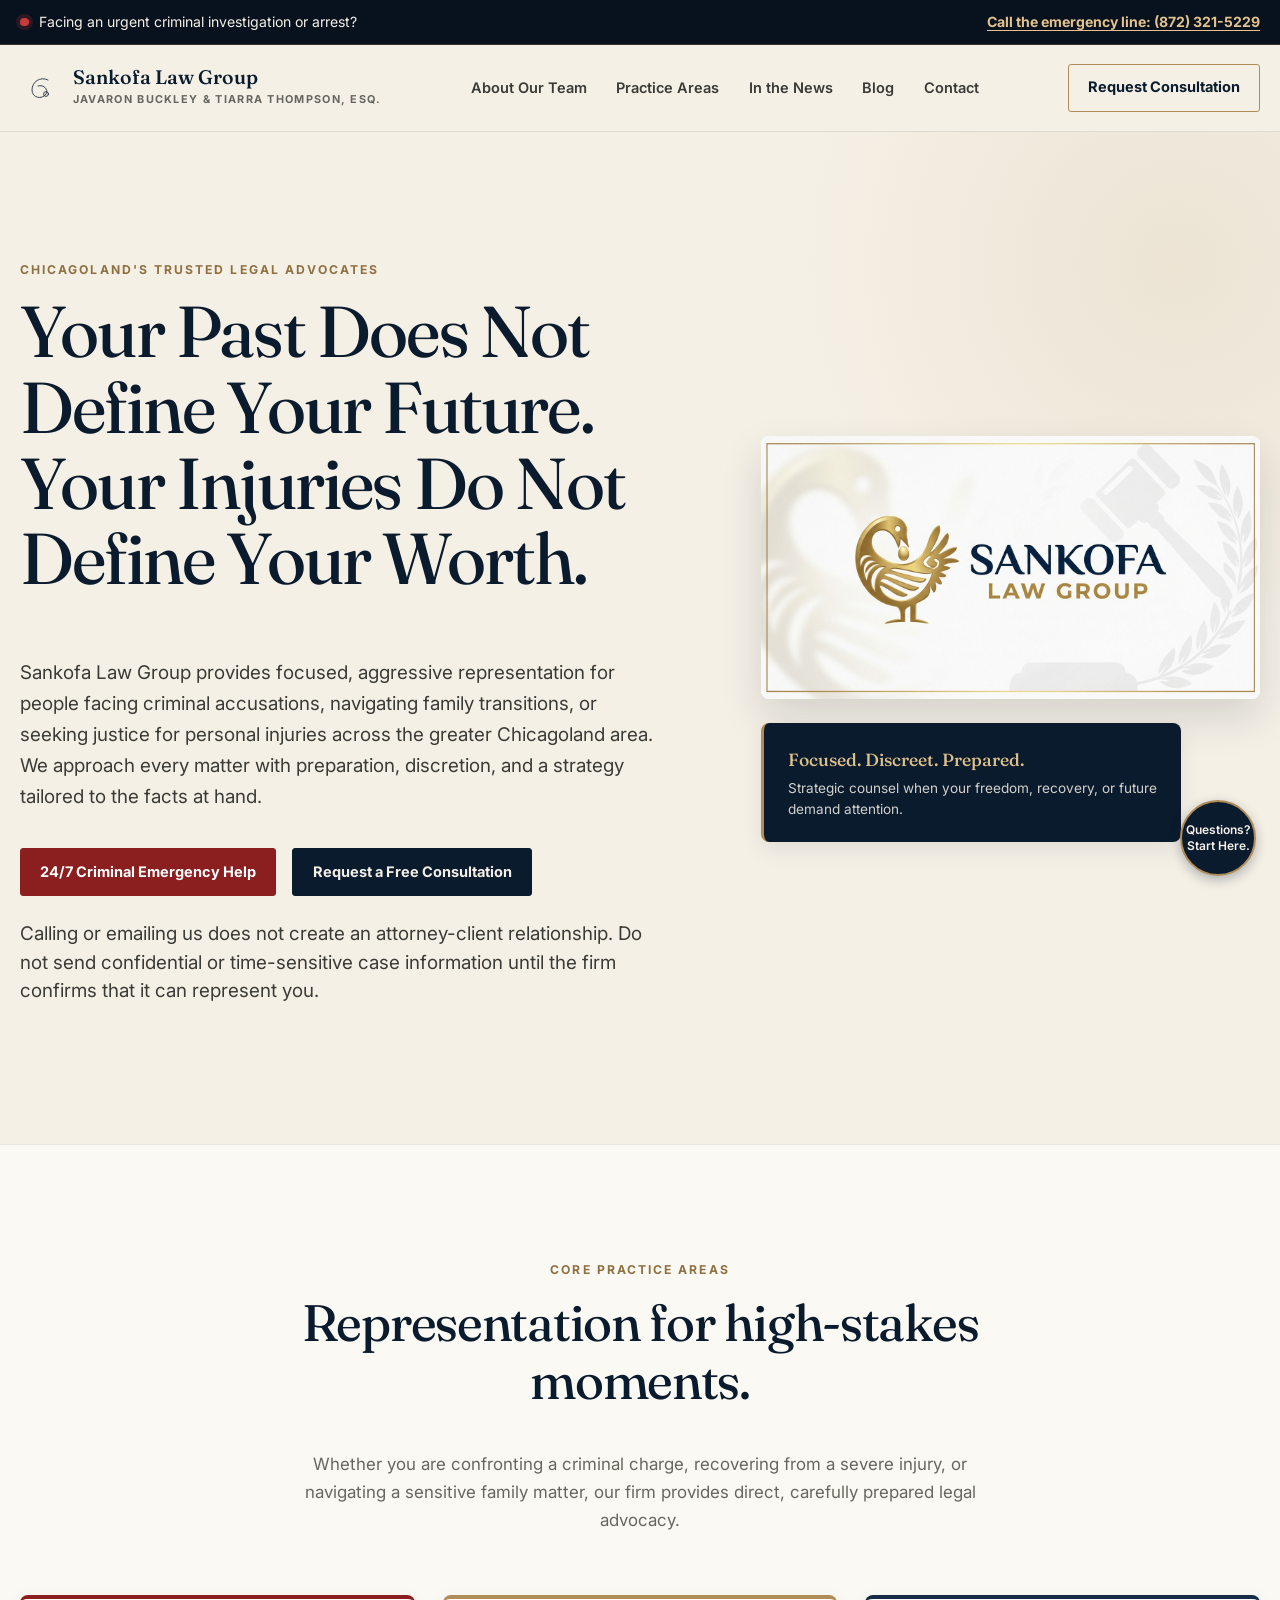
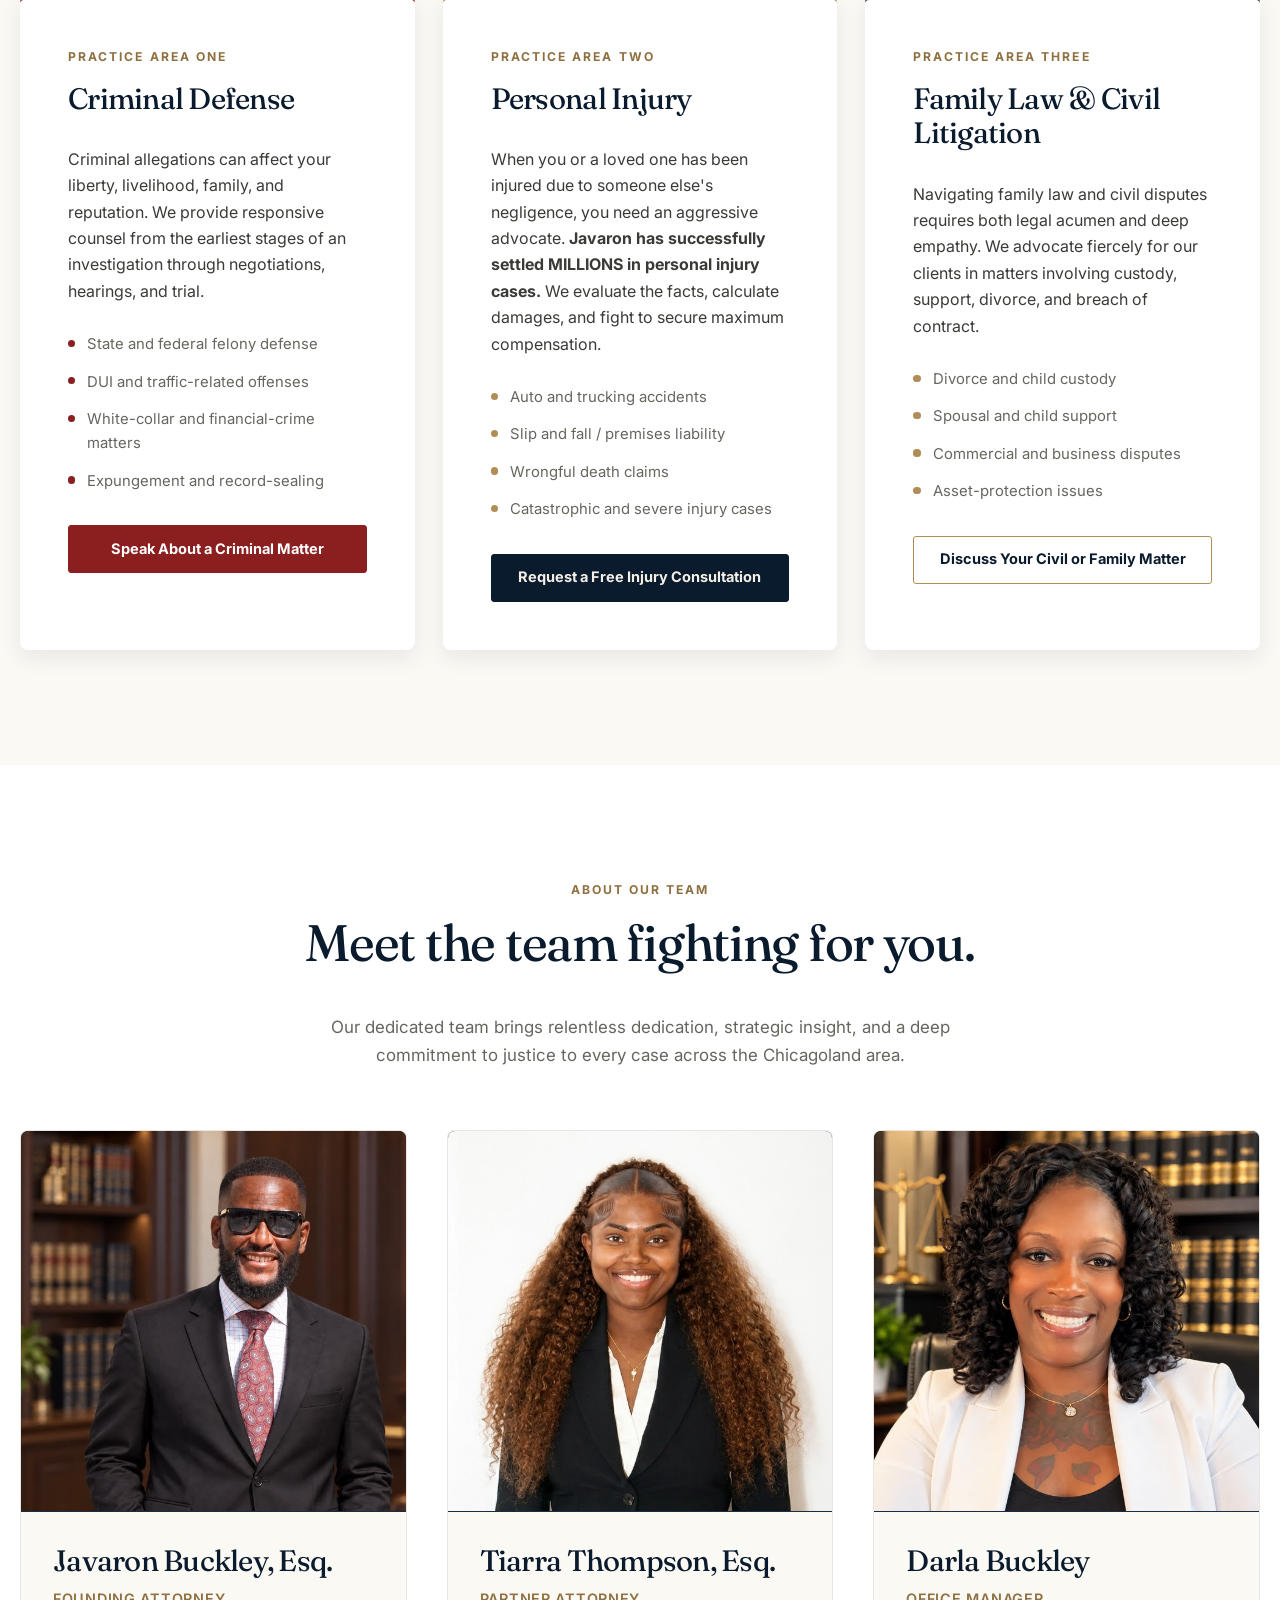
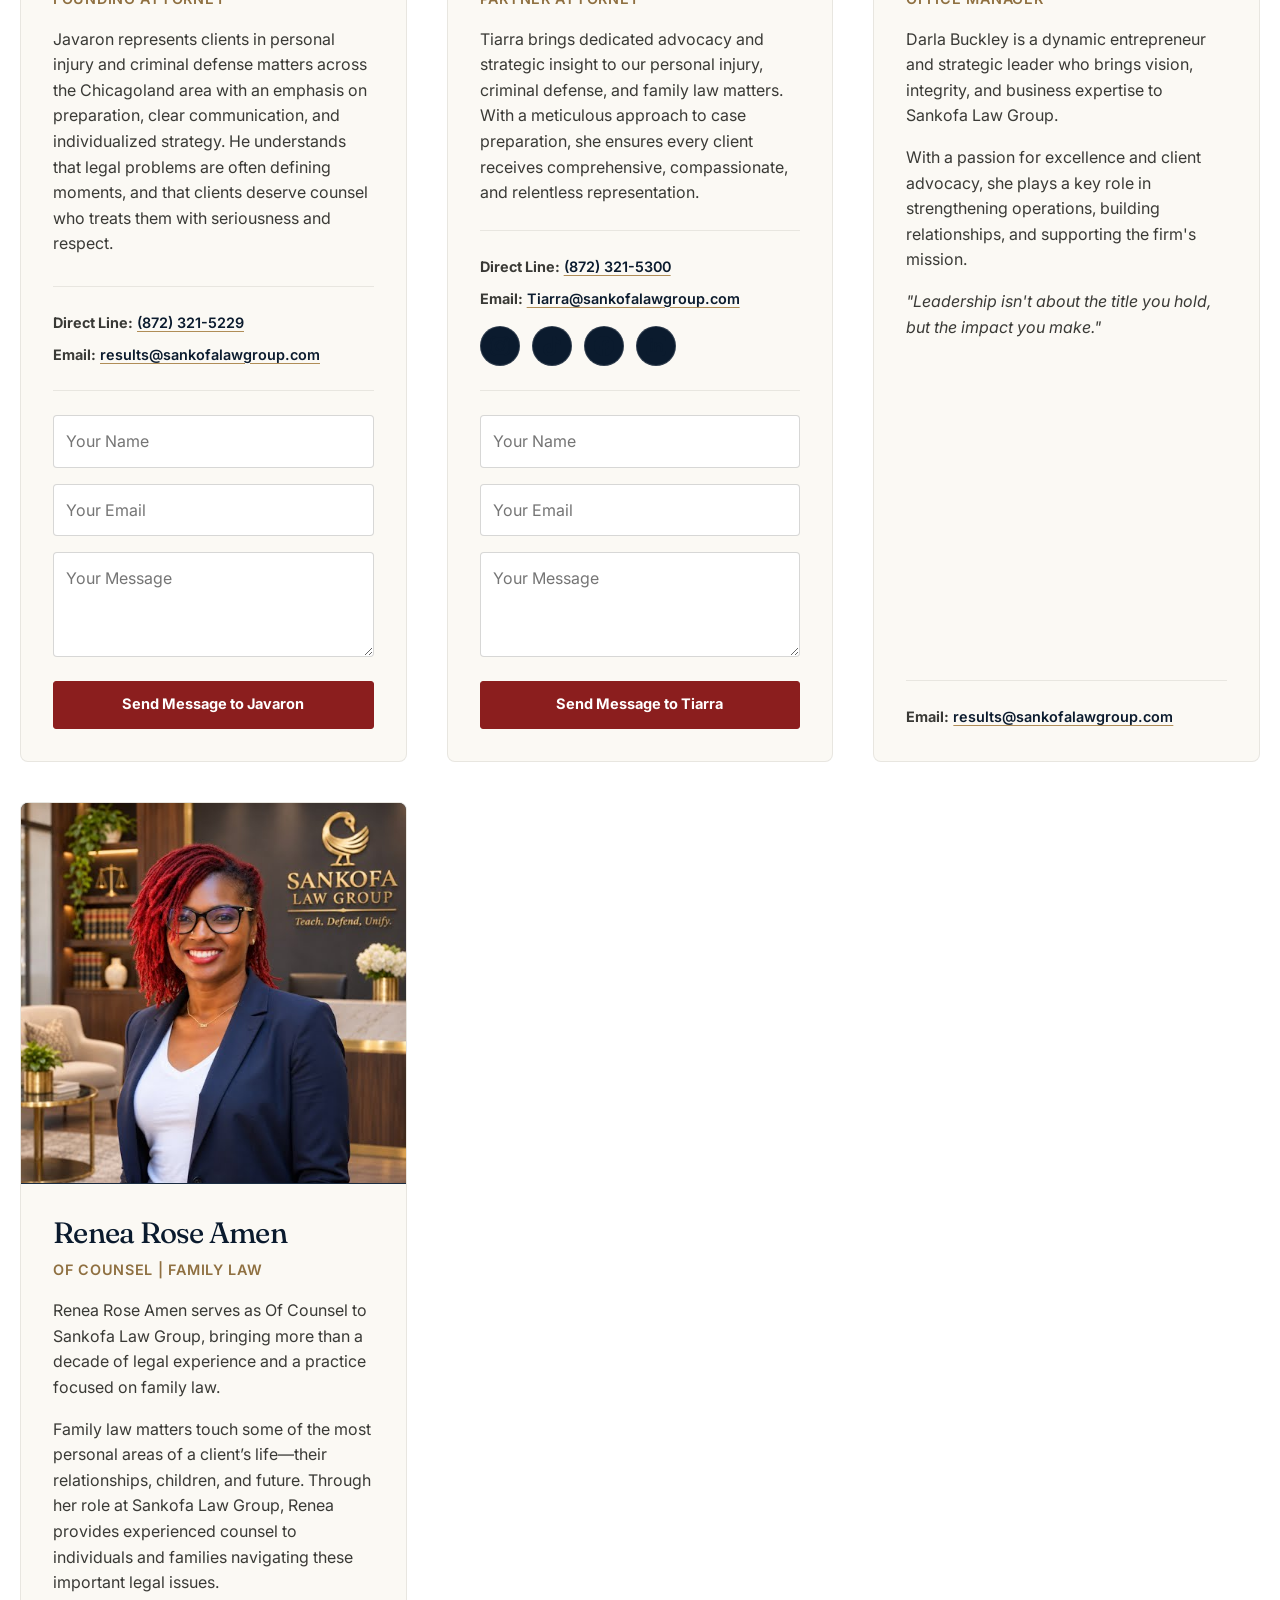
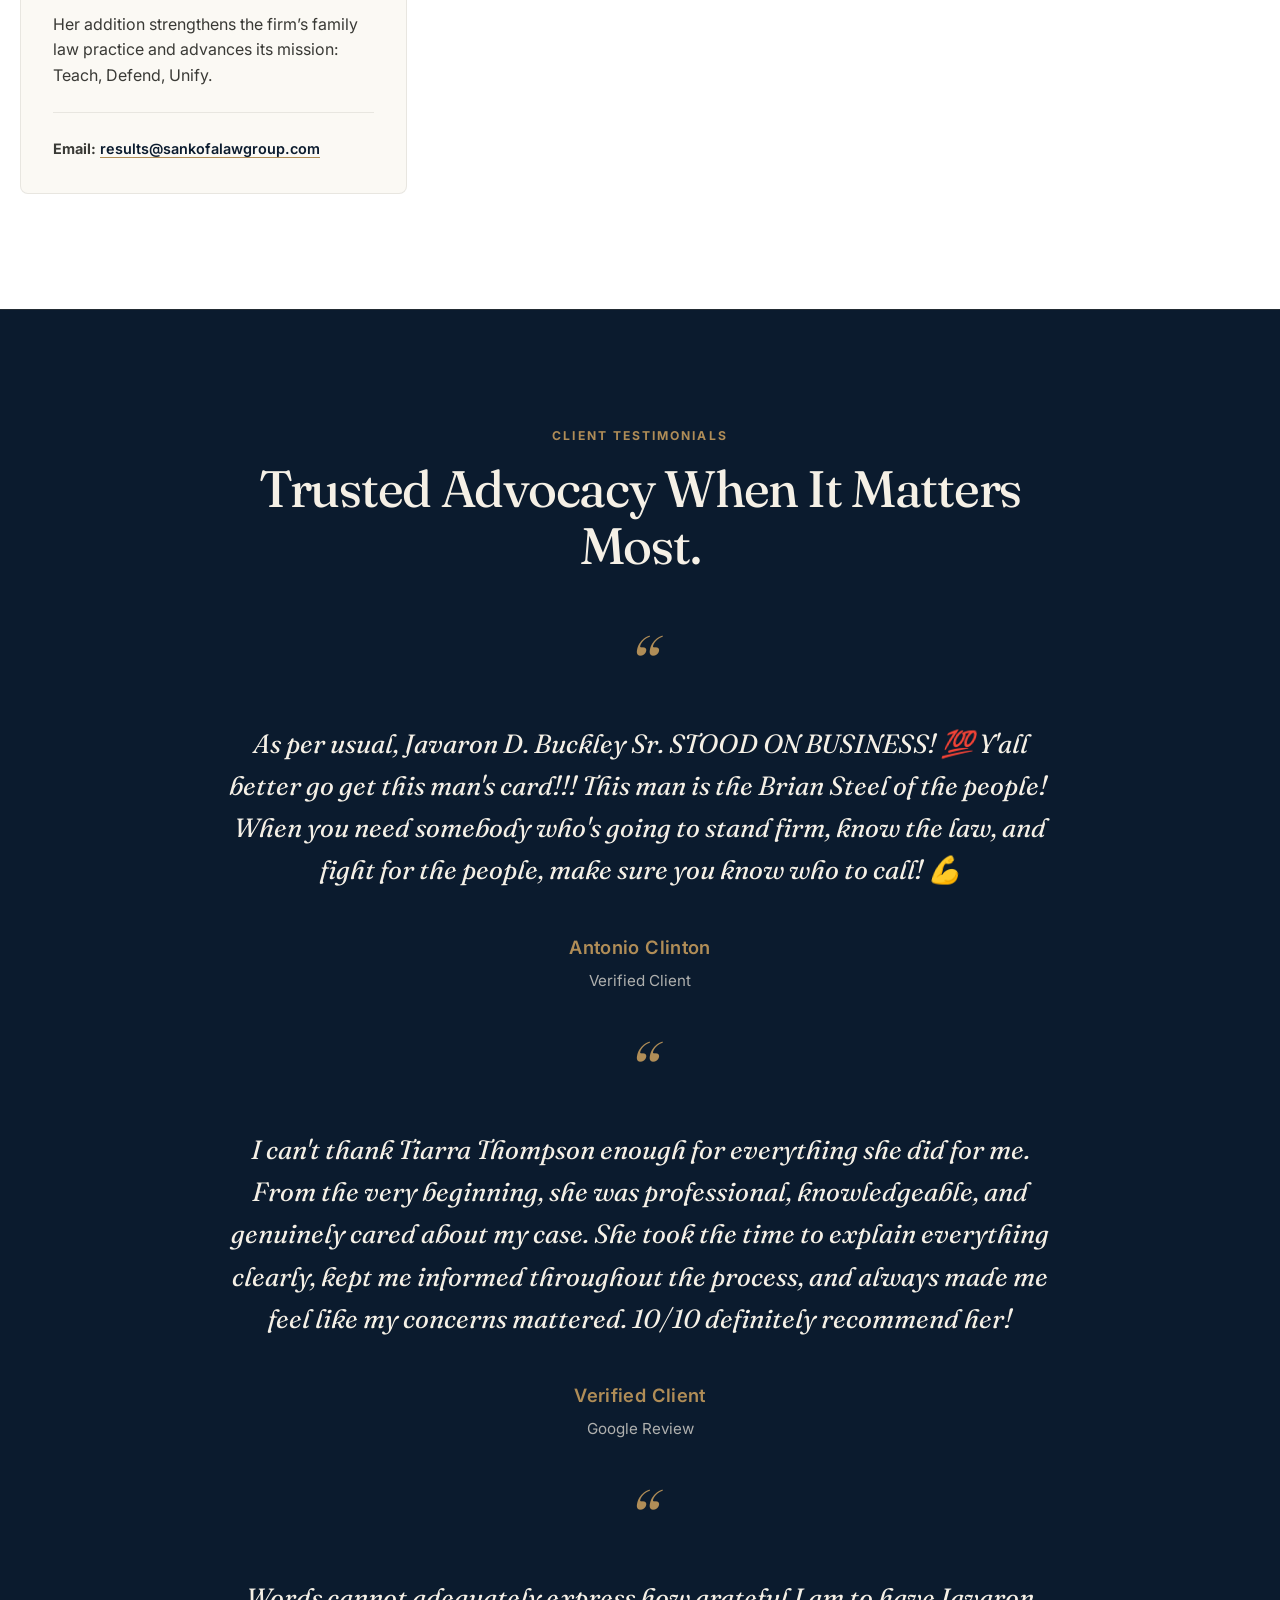
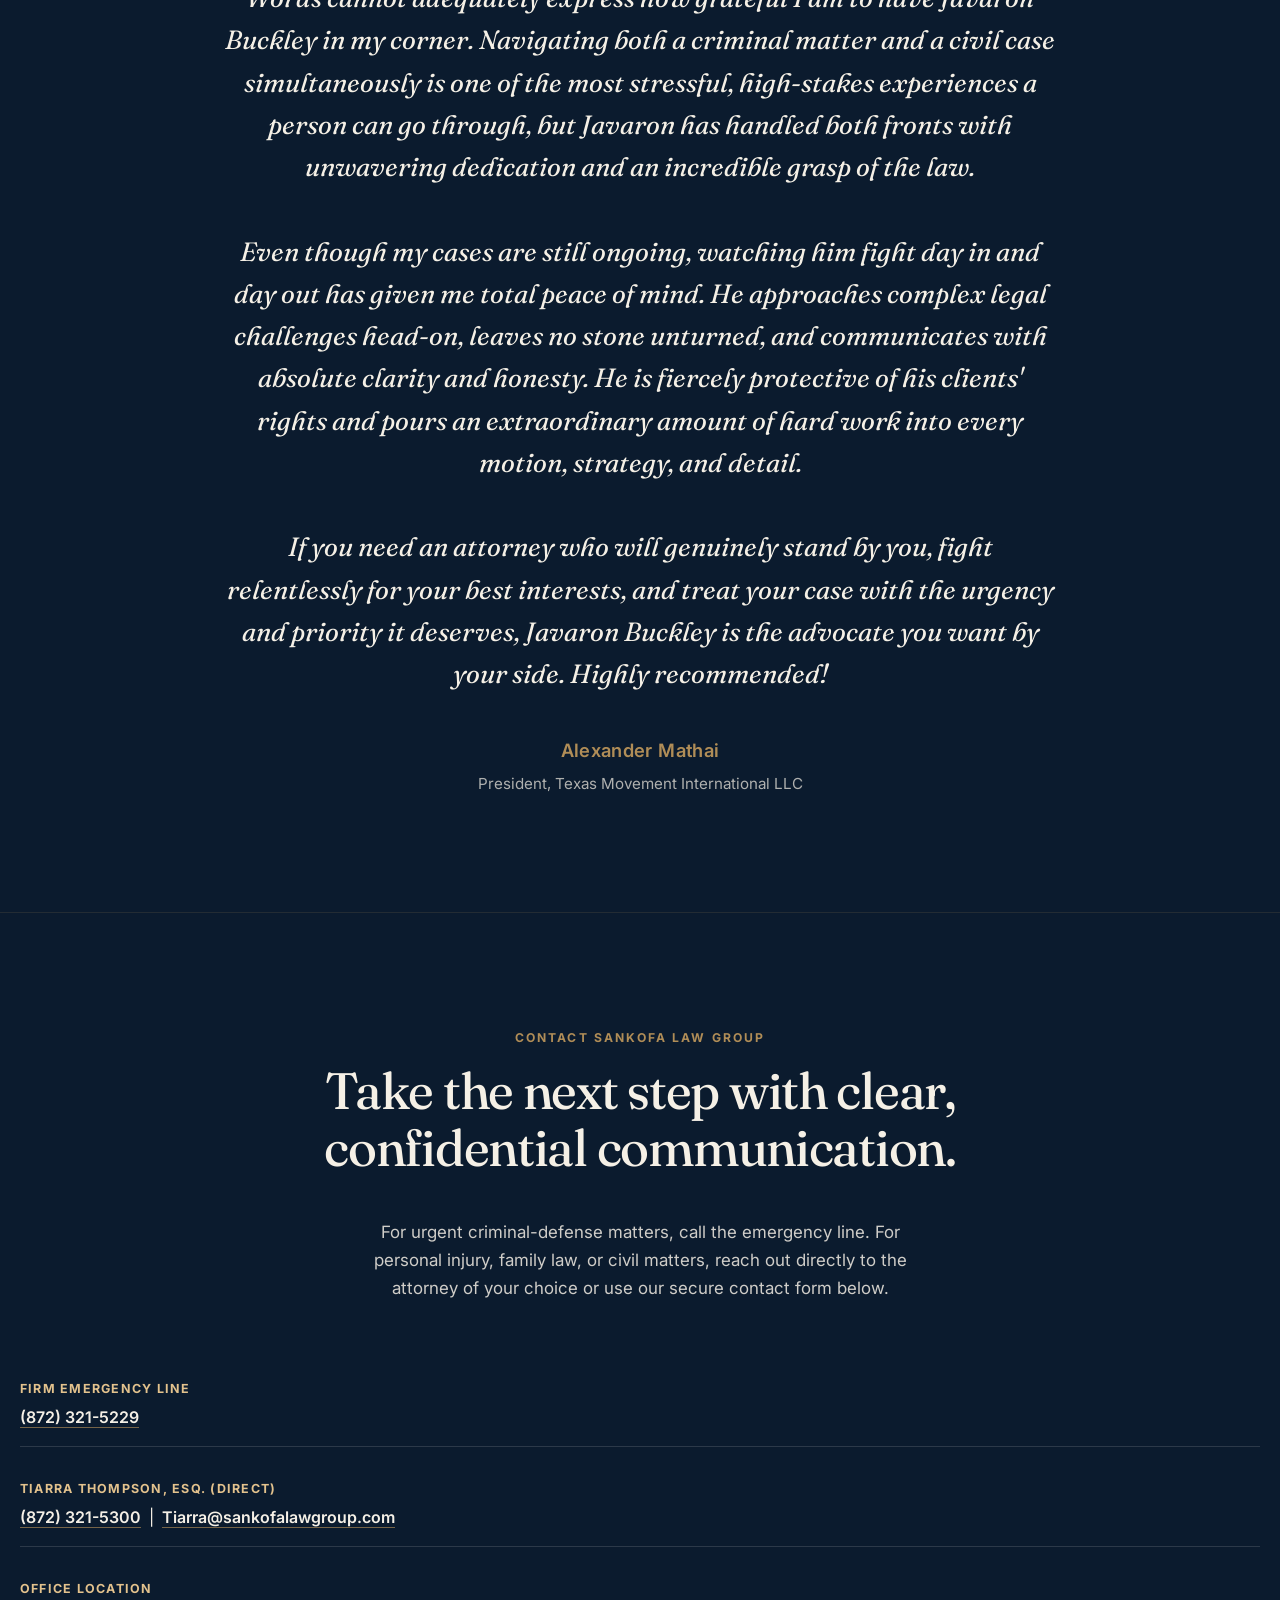
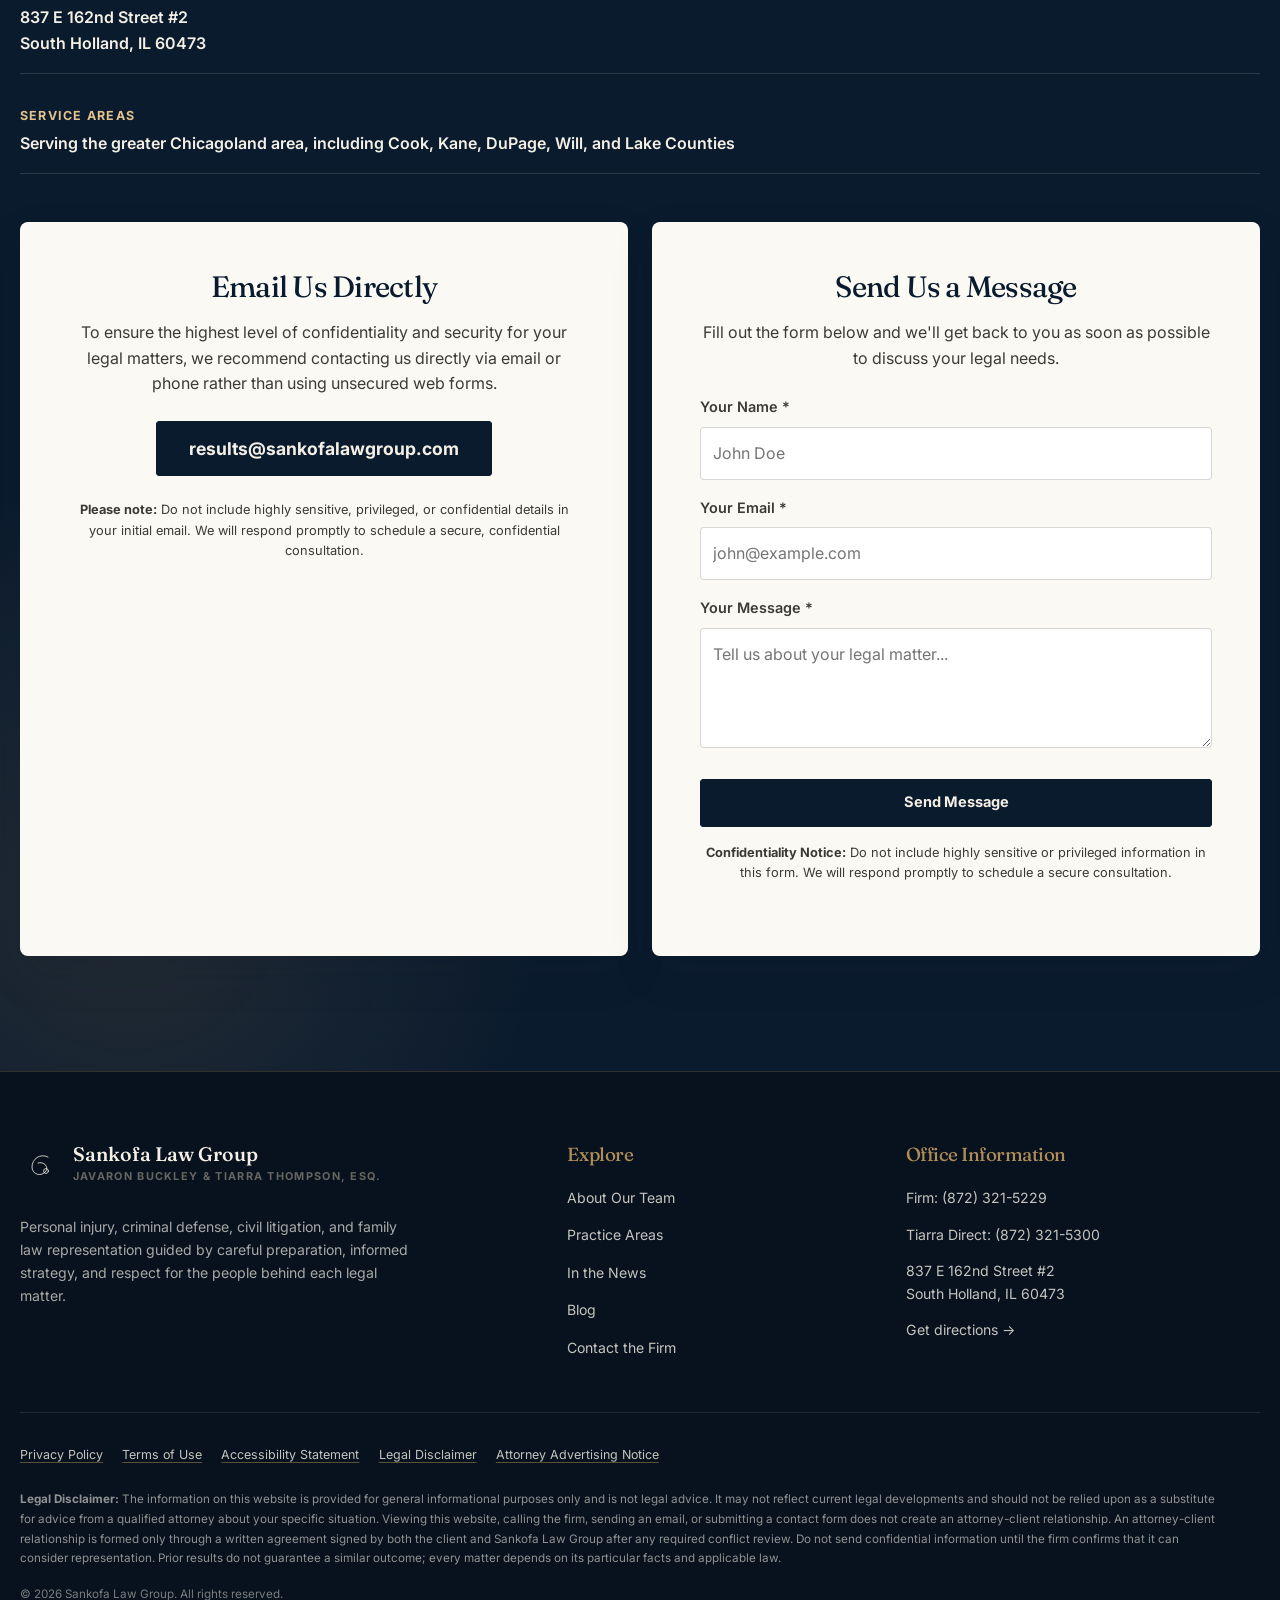
==== commit c14c4570: "Adjusted chat button text size" ====
--- a/index.html
+++ b/index.html
@@ -1081,10 +1081,10 @@
       align-items: flex-end;
     }
 
-    /* Toggle Button */
+    /* Toggle Button - ENLARGED & TEXT ADJUSTED */
     .chat-toggle-btn {
-      width: 64px;
-      height: 64px;
+      width: 76px;
+      height: 76px;
       border-radius: 50%;
       background: var(--chat-navy);
       color: var(--chat-parchment);
@@ -1094,10 +1094,10 @@
       display: flex;
       align-items: center;
       justify-content: center;
-      font-size: 0.85rem;
+      font-size: 0.75rem; /* Smaller text to fit nicely */
       font-weight: 600;
       text-align: center;
-      line-height: 1.2;
+      line-height: 1.3;
       transition: transform 0.2s ease, background 0.2s ease;
     }
     .chat-toggle-btn:hover {
@@ -1317,7 +1317,7 @@
 
     <!-- Floating Toggle Button -->
     <button class="chat-toggle-btn" onclick="toggleChat()" aria-label="Open chat assistant">
-      <span>Questions?<br>Start here.</span>
+      <span>Questions?<br>Start Here.</span>
     </button>
   </div>
 
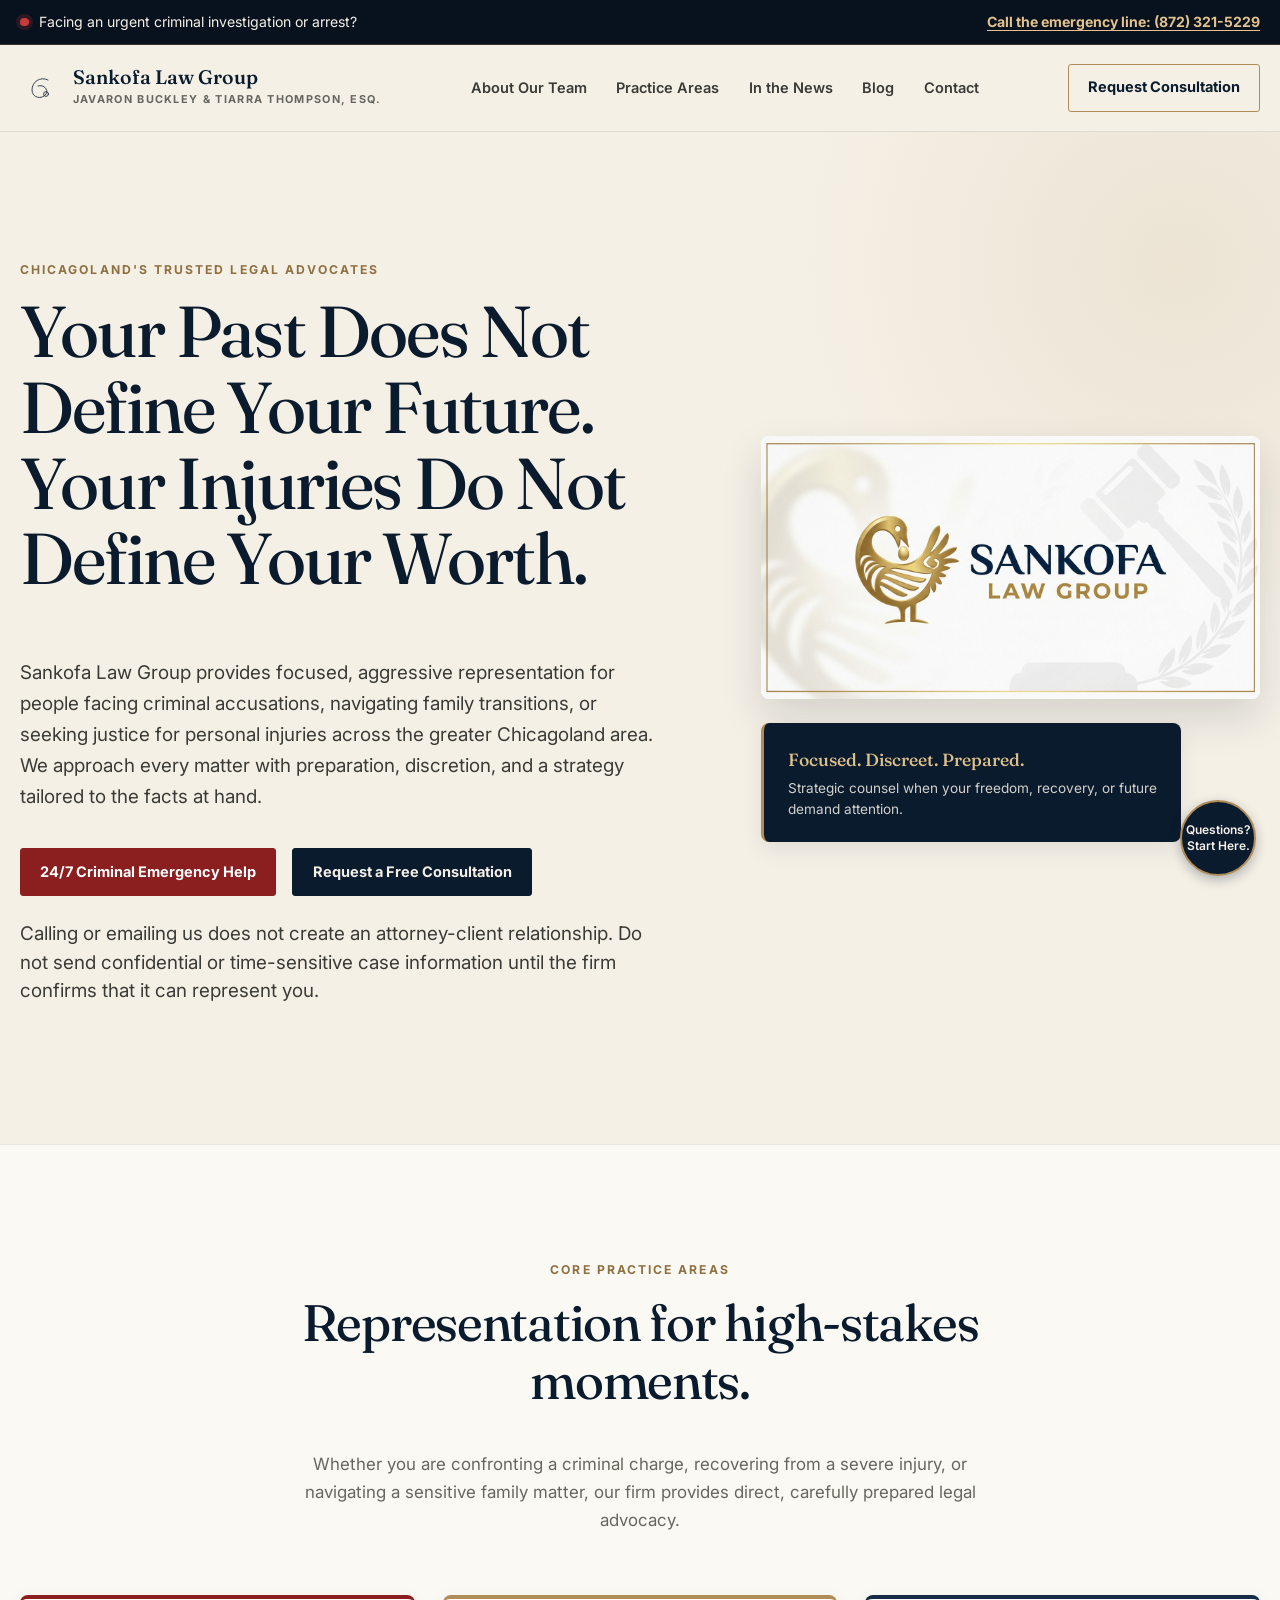
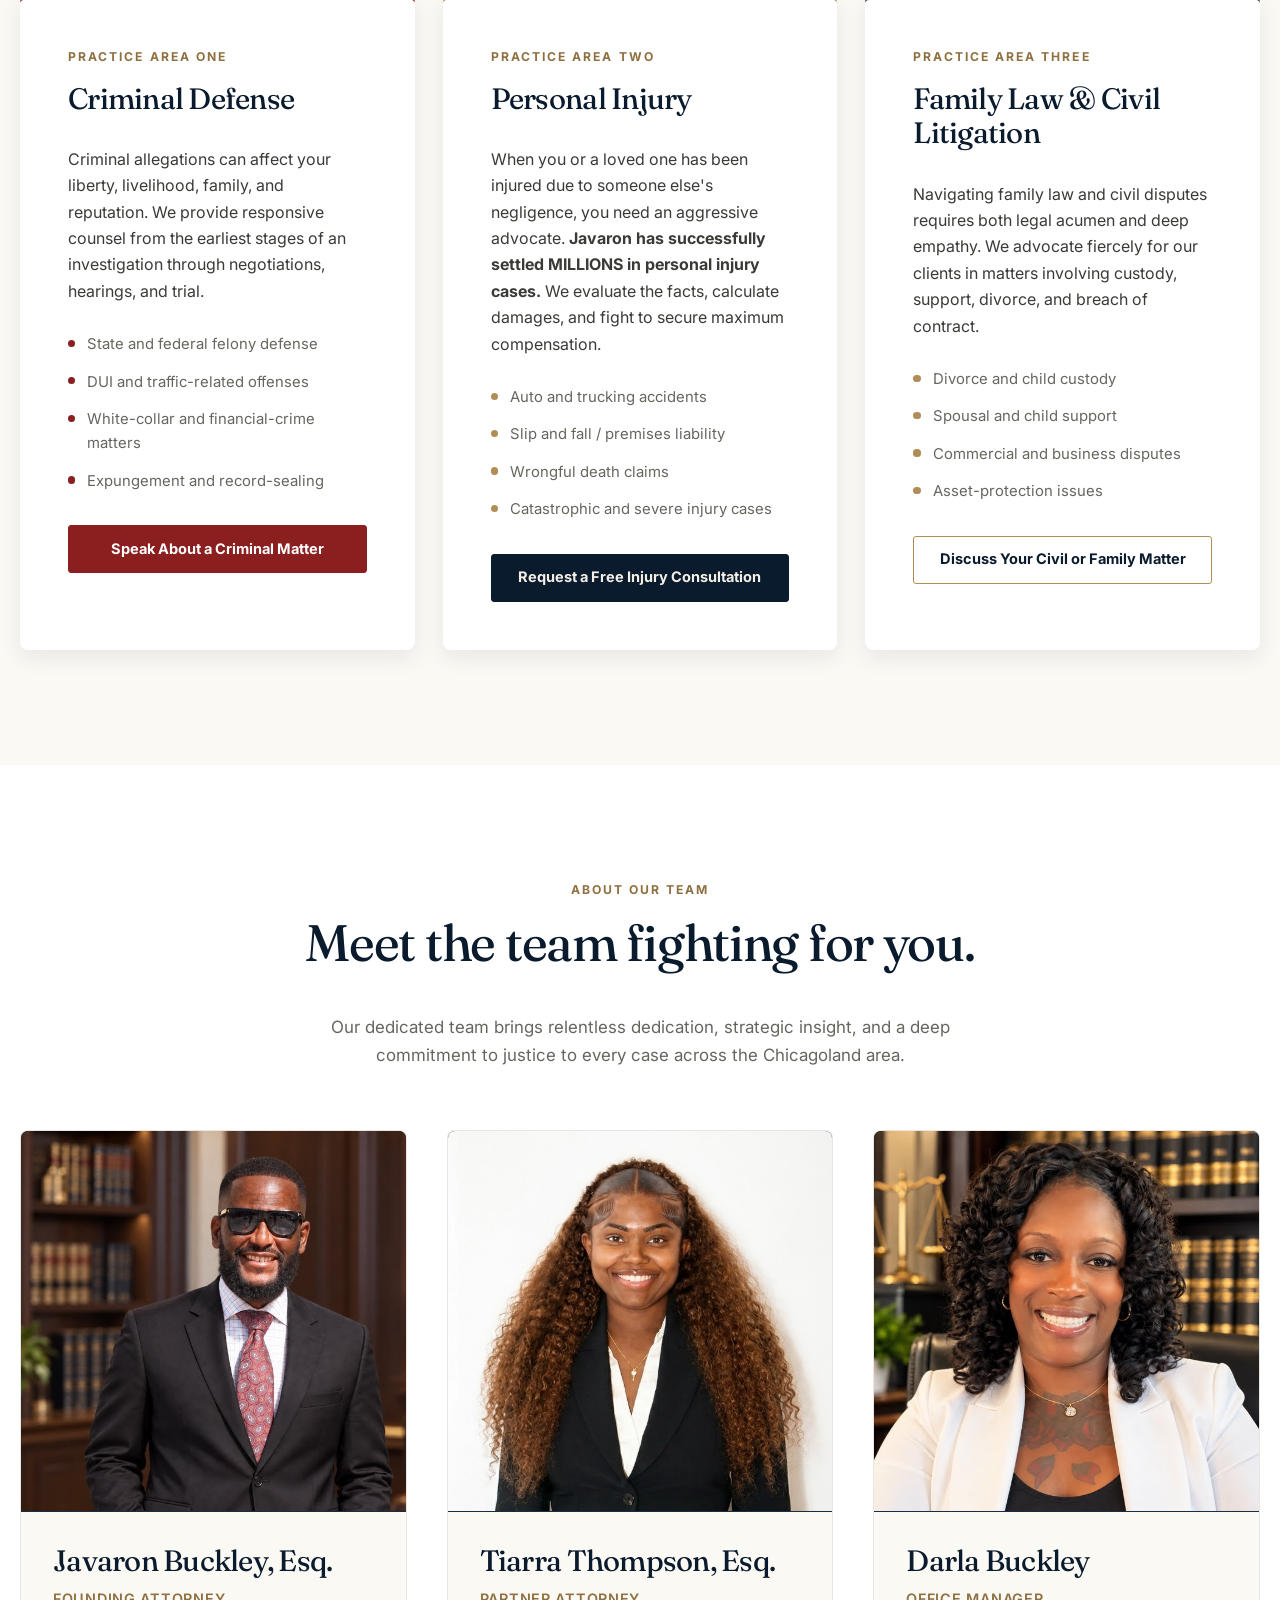
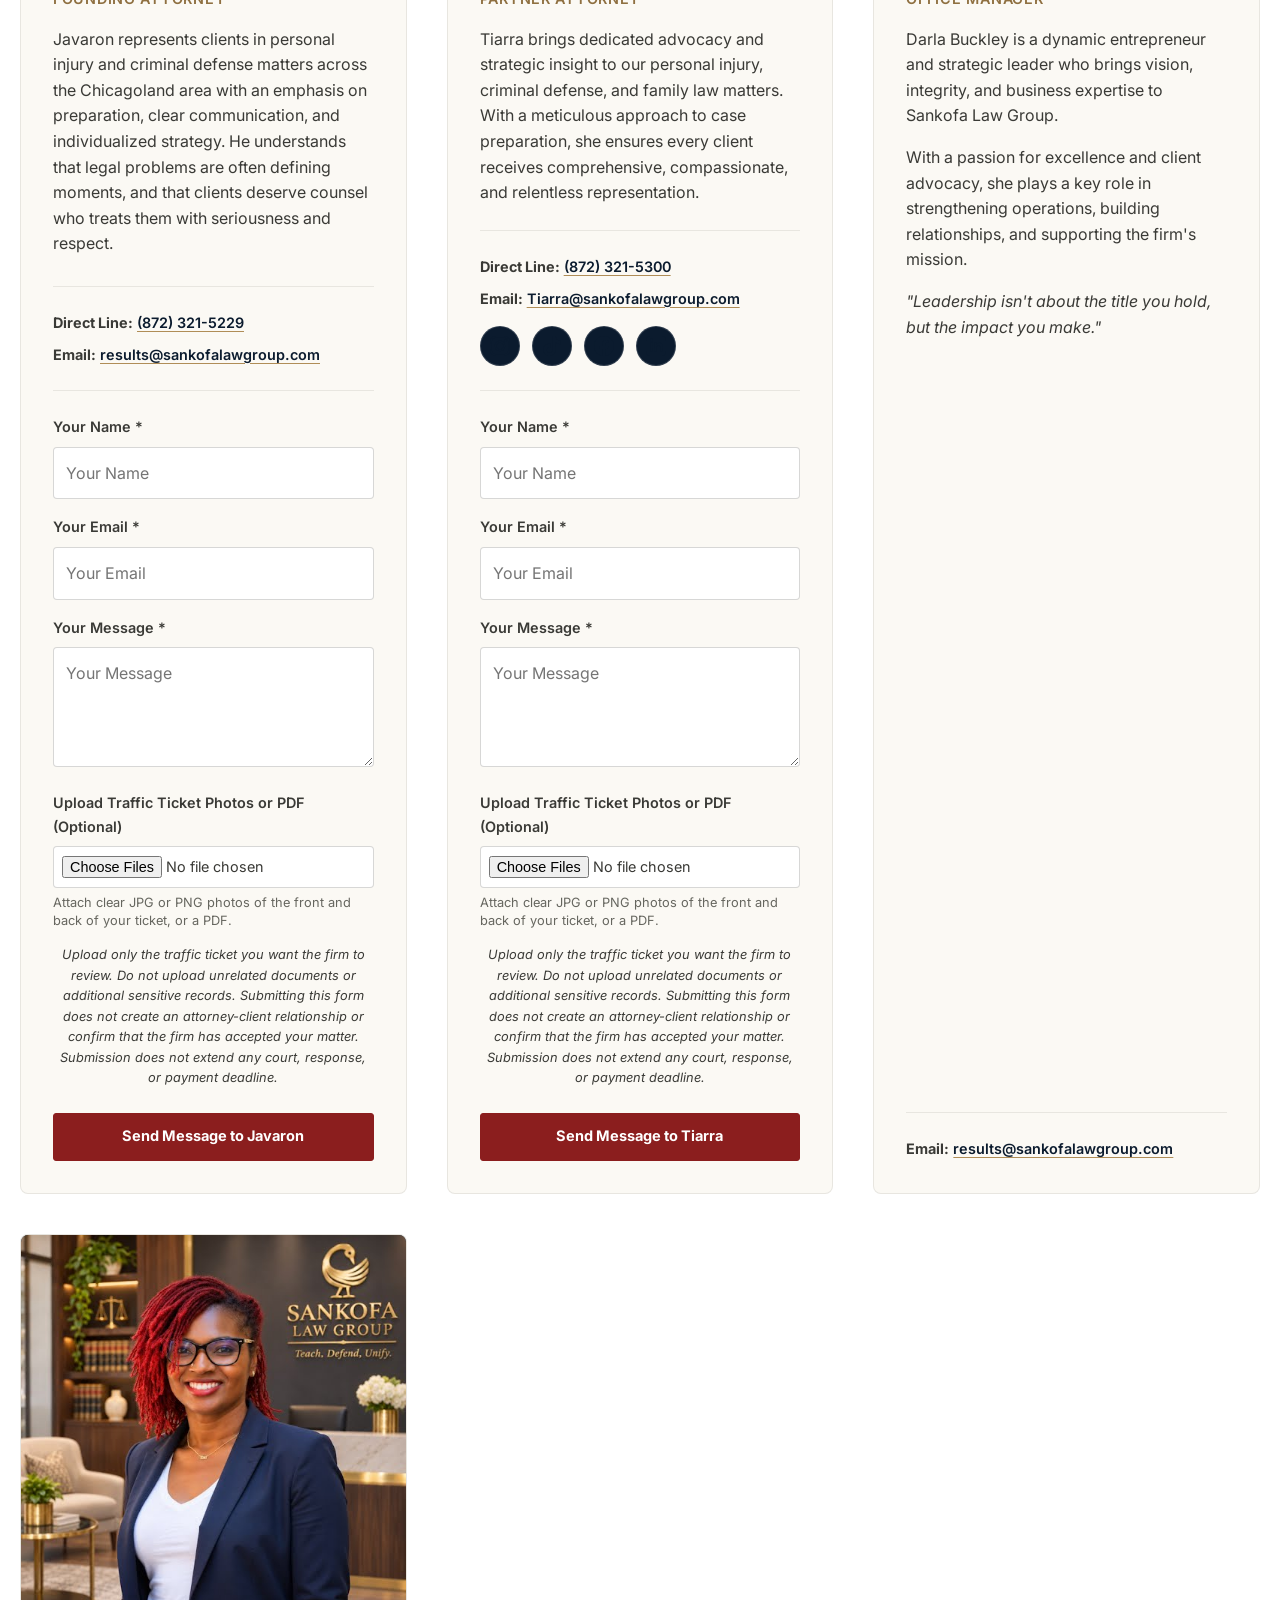
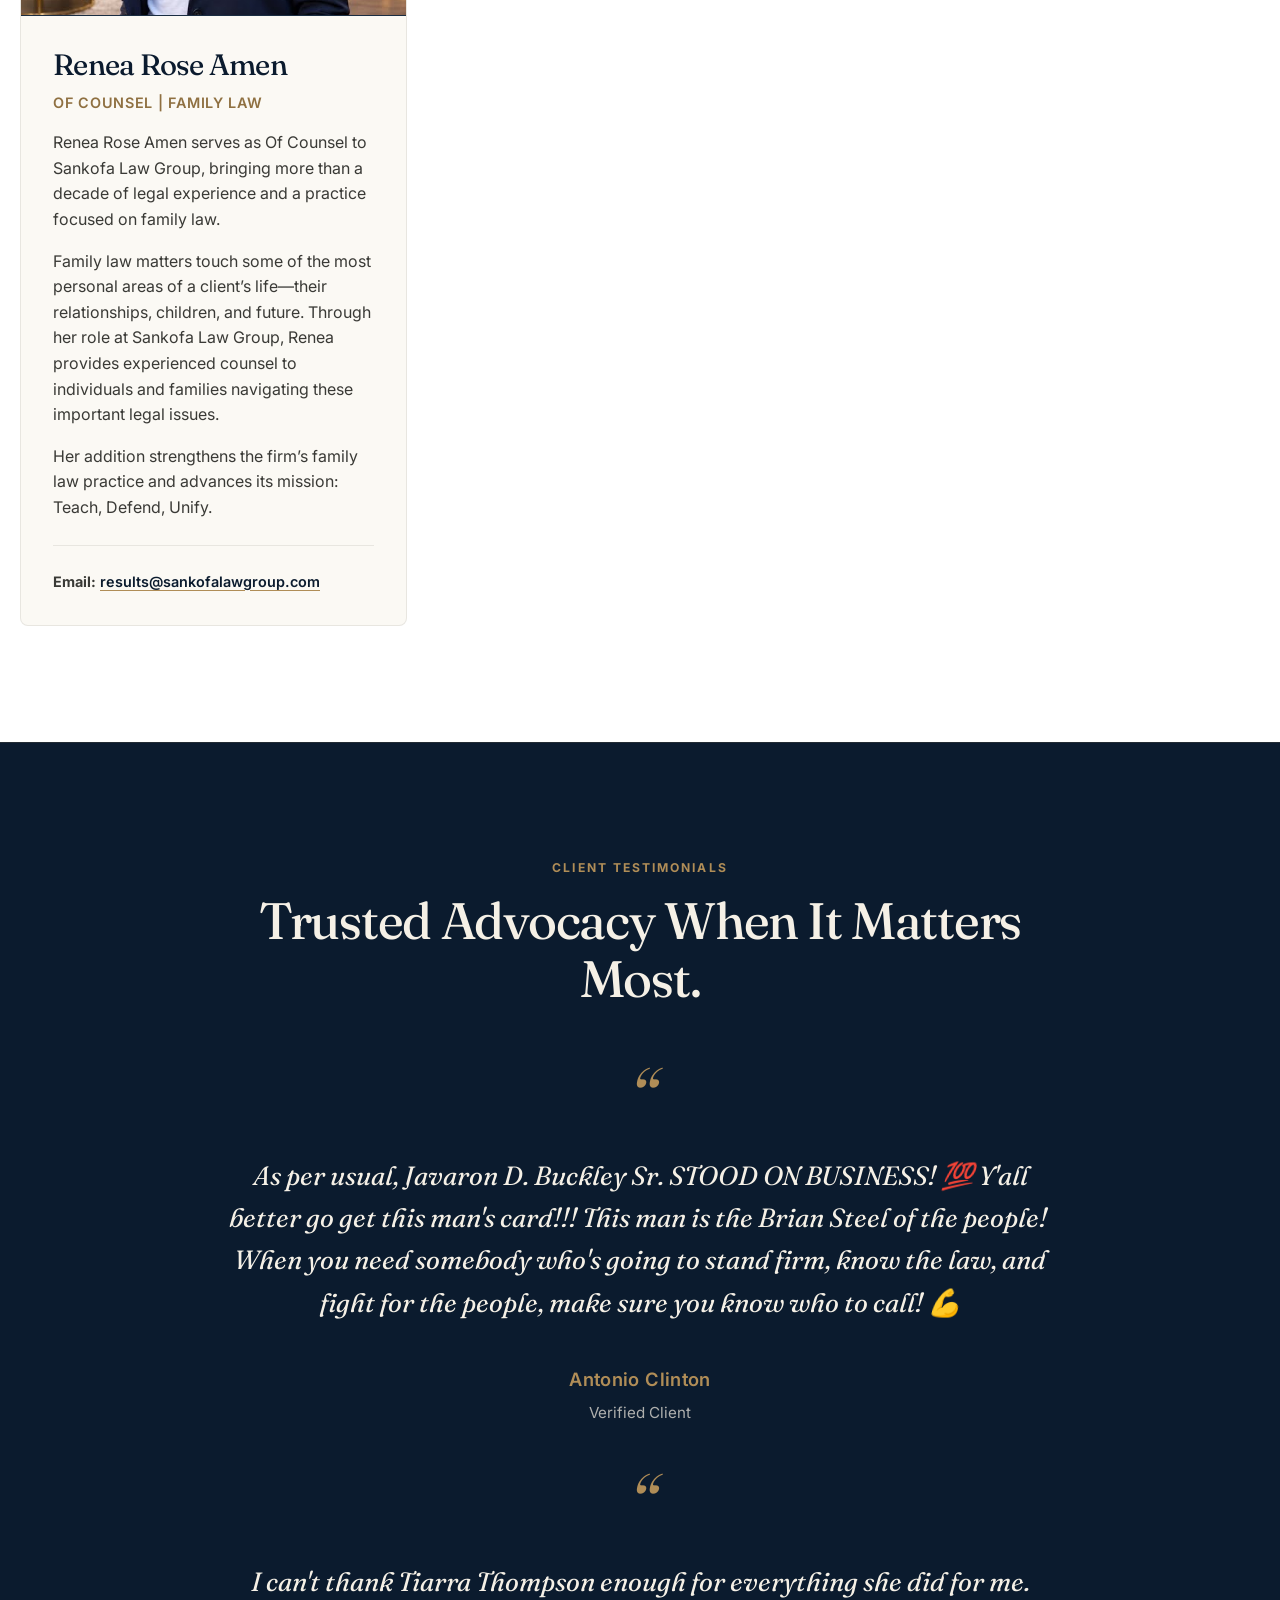
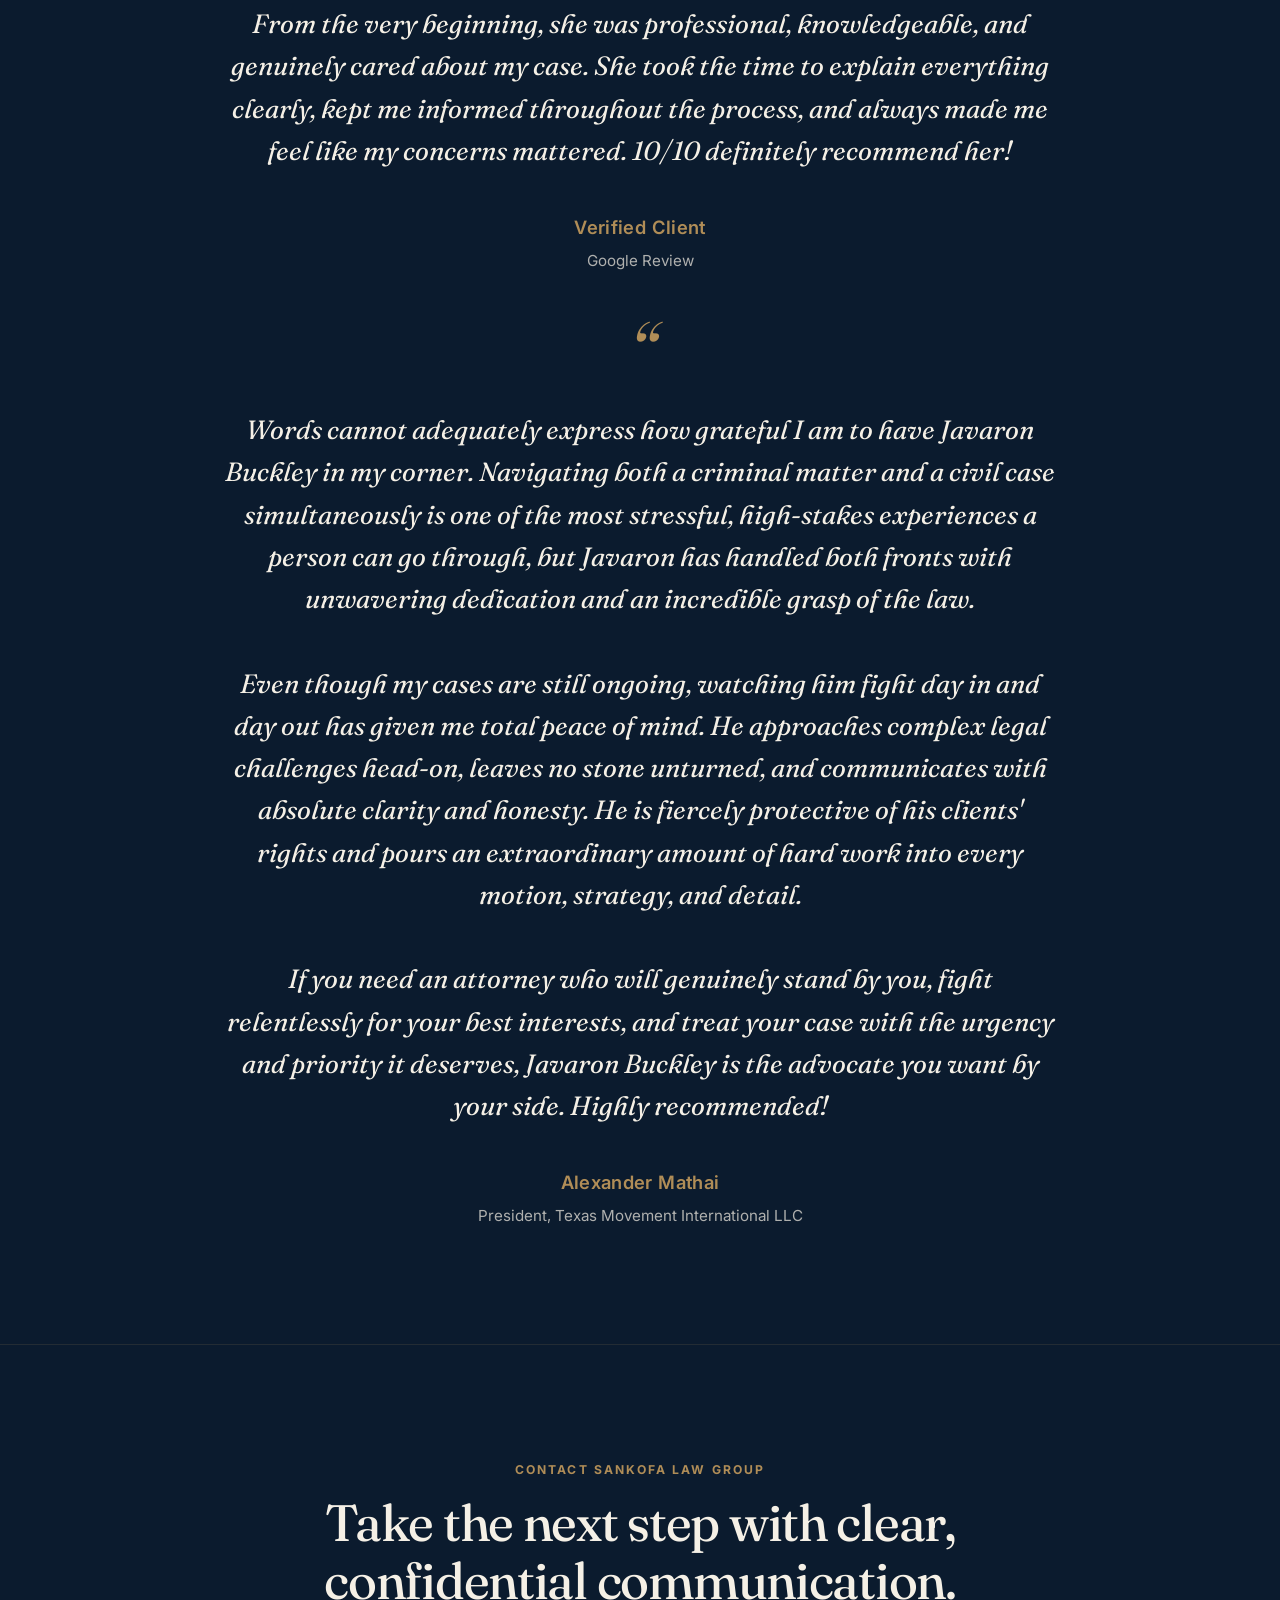
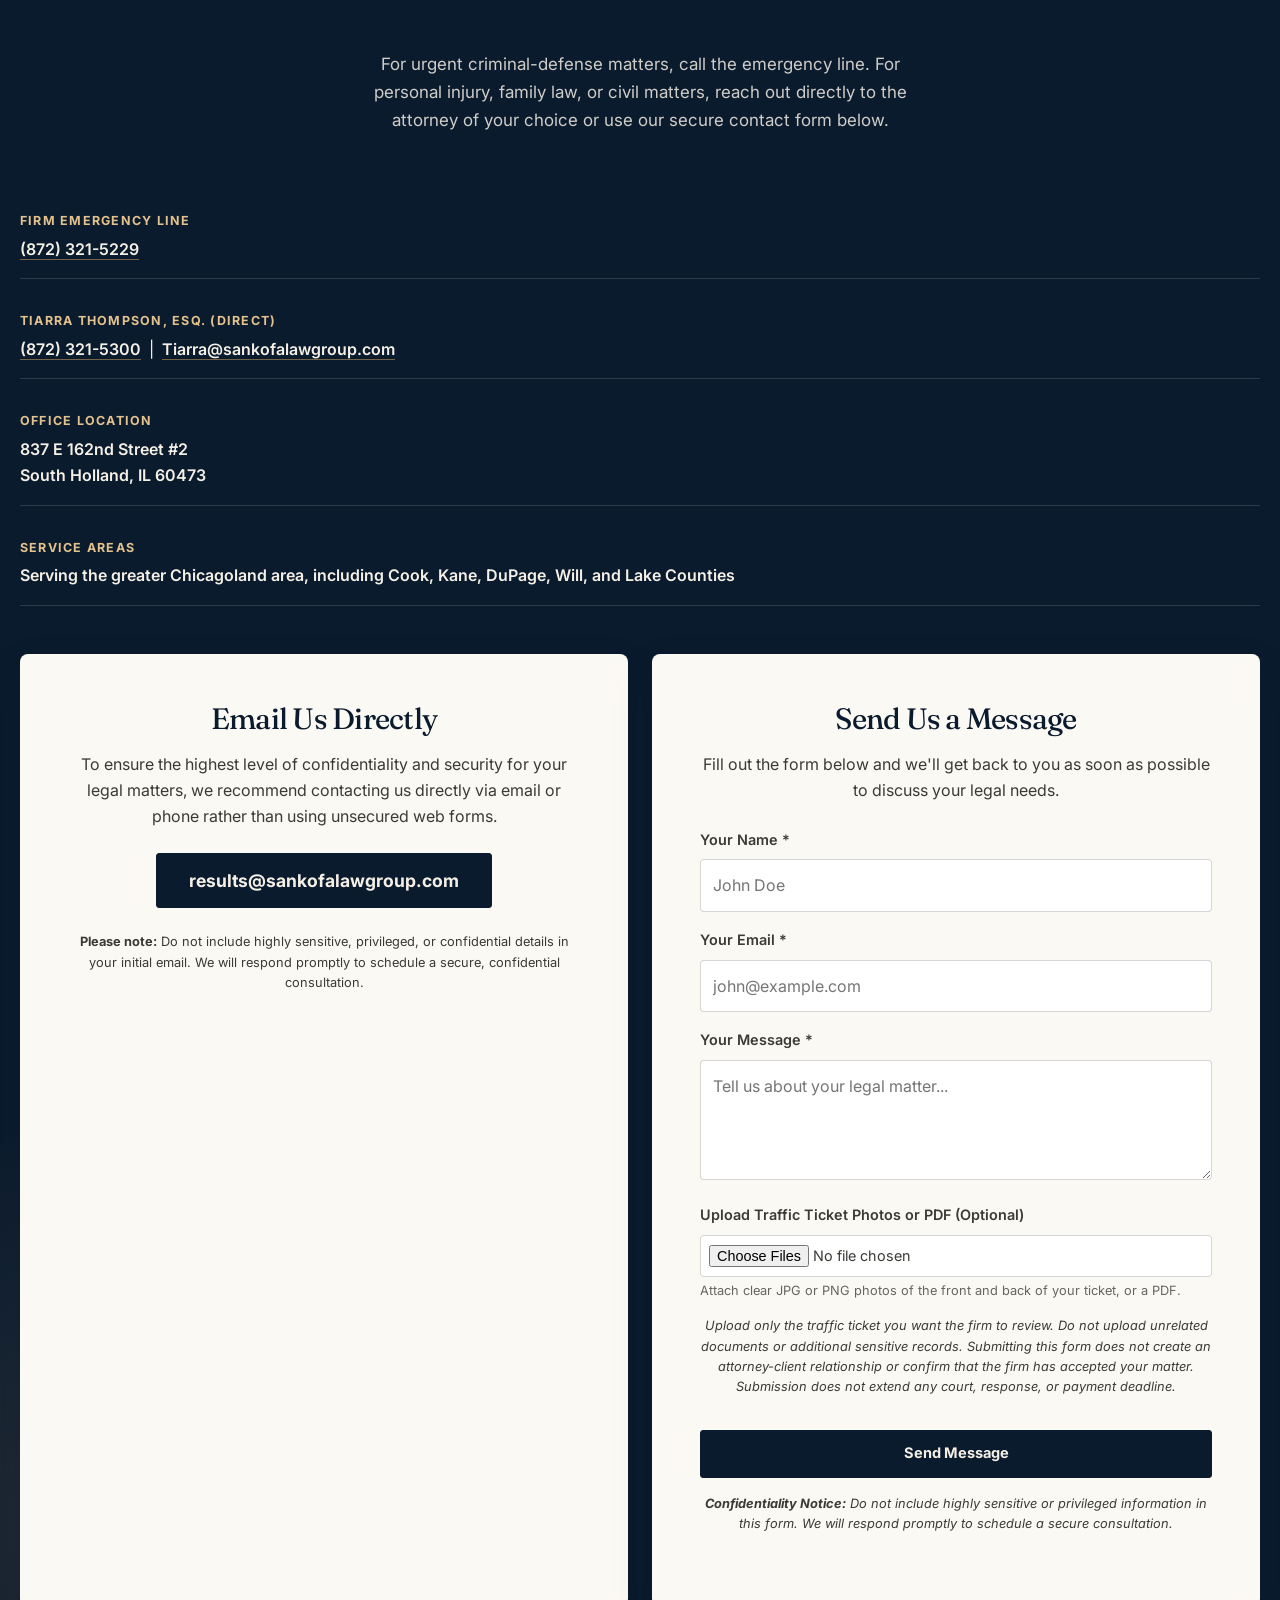
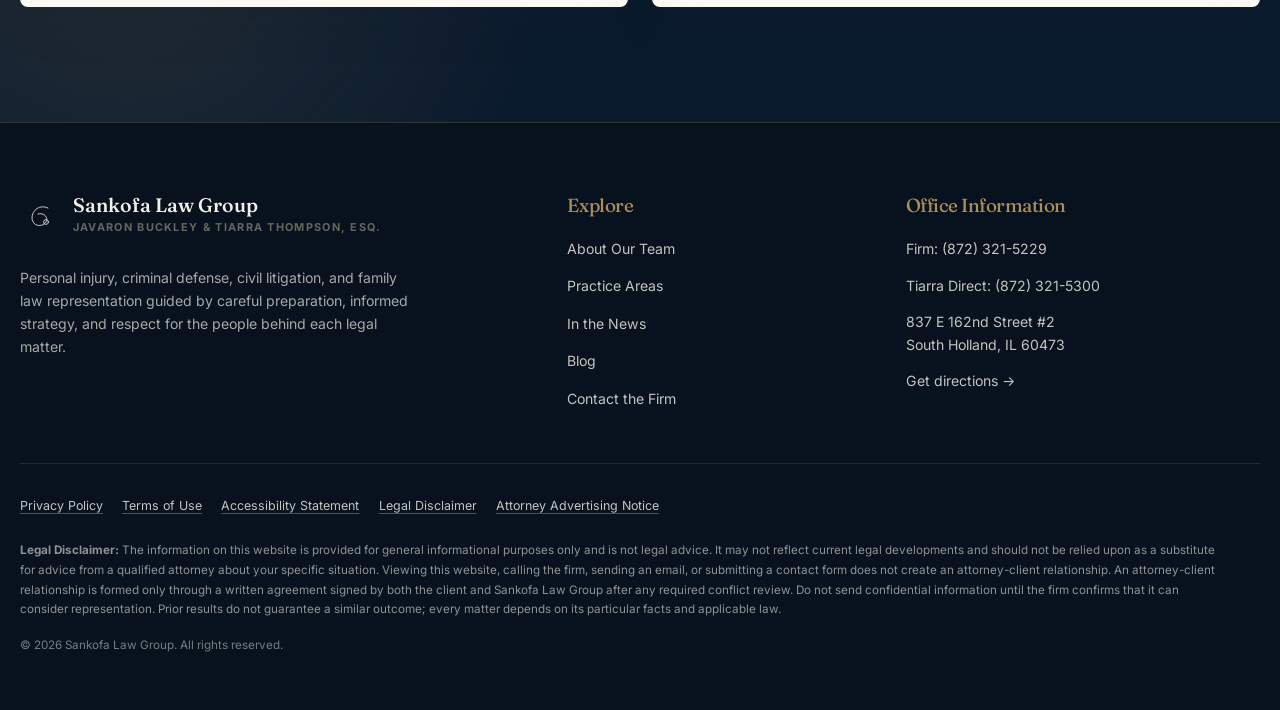
==== commit 7777e54c: "Update print statement from 'Hello' to 'Goodbye'" ====
--- a/index.html
+++ b/index.html
@@ -497,6 +497,18 @@
       font-size: 1rem;
       background: var(--white);
     }
+    /* Added styling for file inputs and helper text */
+    .form-group input[type="file"] {
+      padding: 0.5rem;
+      font-size: 0.9rem;
+    }
+    .form-group small {
+      display: block;
+      margin-top: 0.35rem;
+      color: var(--charcoal-500);
+      font-size: 0.8rem;
+      line-height: 1.4;
+    }
     .form-group input:focus,
     .form-group textarea:focus {
       outline: 3px solid var(--brass-500);
@@ -517,6 +529,7 @@
       color: var(--charcoal-500);
       text-align: center;
       line-height: 1.5;
+      font-style: italic;
     }
 
     /* Footer */
@@ -751,16 +764,28 @@
                 <div style="margin-bottom: 0.5rem;"><strong>Direct Line:</strong> <a href="tel:+18723215229">(872) 321-5229</a></div>
                 <div><strong>Email:</strong> <a href="mailto:results@sankofalawgroup.com">results@sankofalawgroup.com</a></div>
               </div>
-              <form action="https://formspree.io/f/mrpeobag" method="POST" style="margin-top: 1.5rem; padding-top: 1.5rem; border-top: 1px solid rgba(58, 58, 54, 0.1);">
-                <div style="margin-bottom: 1rem;">
-                  <input type="text" name="name" placeholder="Your Name" required style="width: 100%; padding: 0.75rem; border: 1px solid rgba(58, 58, 54, 0.2); border-radius: 4px; font-family: inherit;">
+              <form action="https://formspree.io/f/mrpeobag" method="POST" enctype="multipart/form-data" style="margin-top: 1.5rem; padding-top: 1.5rem; border-top: 1px solid rgba(58, 58, 54, 0.1);">
+                <div class="form-group">
+                  <label for="javaron-name">Your Name *</label>
+                  <input type="text" id="javaron-name" name="name" placeholder="Your Name" required>
                 </div>
-                <div style="margin-bottom: 1rem;">
-                  <input type="email" name="email" placeholder="Your Email" required style="width: 100%; padding: 0.75rem; border: 1px solid rgba(58, 58, 54, 0.2); border-radius: 4px; font-family: inherit;">
+                <div class="form-group">
+                  <label for="javaron-email">Your Email *</label>
+                  <input type="email" id="javaron-email" name="email" placeholder="Your Email" required>
                 </div>
-                <div style="margin-bottom: 1rem;">
-                  <textarea name="message" placeholder="Your Message" rows="3" required style="width: 100%; padding: 0.75rem; border: 1px solid rgba(58, 58, 54, 0.2); border-radius: 4px; font-family: inherit; resize: vertical;"></textarea>
+                <div class="form-group">
+                  <label for="javaron-message">Your Message *</label>
+                  <textarea id="javaron-message" name="message" placeholder="Your Message" rows="3" required></textarea>
                 </div>
+                
+                <input type="hidden" name="requested_contact" value="Javaron Buckley">
+                <div class="form-group">
+                  <label for="javaron-ticket">Upload Traffic Ticket Photos or PDF (Optional)</label>
+                  <input type="file" id="javaron-ticket" name="ticket_attachment" accept="image/jpeg,image/png,application/pdf" multiple aria-describedby="javaron-ticket-help">
+                  <small id="javaron-ticket-help">Attach clear JPG or PNG photos of the front and back of your ticket, or a PDF.</small>
+                </div>
+                <p class="form-notice">Upload only the traffic ticket you want the firm to review. Do not upload unrelated documents or additional sensitive records. Submitting this form does not create an attorney-client relationship or confirm that the firm has accepted your matter. Submission does not extend any court, response, or payment deadline.</p>
+                
                 <button type="submit" class="btn btn--oxblood" style="width: 100%;">Send Message to Javaron</button>
               </form>
             </div>
@@ -795,16 +820,28 @@
                   </a>
                 </div>
               </div>
-              <form action="https://formspree.io/f/mrpeobag" method="POST" style="margin-top: 1.5rem; padding-top: 1.5rem; border-top: 1px solid rgba(58, 58, 54, 0.1);">
-                <div style="margin-bottom: 1rem;">
-                  <input type="text" name="name" placeholder="Your Name" required style="width: 100%; padding: 0.75rem; border: 1px solid rgba(58, 58, 54, 0.2); border-radius: 4px; font-family: inherit;">
+              <form action="https://formspree.io/f/mrpeobag" method="POST" enctype="multipart/form-data" style="margin-top: 1.5rem; padding-top: 1.5rem; border-top: 1px solid rgba(58, 58, 54, 0.1);">
+                <div class="form-group">
+                  <label for="tiarra-name">Your Name *</label>
+                  <input type="text" id="tiarra-name" name="name" placeholder="Your Name" required>
                 </div>
-                <div style="margin-bottom: 1rem;">
-                  <input type="email" name="email" placeholder="Your Email" required style="width: 100%; padding: 0.75rem; border: 1px solid rgba(58, 58, 54, 0.2); border-radius: 4px; font-family: inherit;">
+                <div class="form-group">
+                  <label for="tiarra-email">Your Email *</label>
+                  <input type="email" id="tiarra-email" name="email" placeholder="Your Email" required>
                 </div>
-                <div style="margin-bottom: 1rem;">
-                  <textarea name="message" placeholder="Your Message" rows="3" required style="width: 100%; padding: 0.75rem; border: 1px solid rgba(58, 58, 54, 0.2); border-radius: 4px; font-family: inherit; resize: vertical;"></textarea>
+                <div class="form-group">
+                  <label for="tiarra-message">Your Message *</label>
+                  <textarea id="tiarra-message" name="message" placeholder="Your Message" rows="3" required></textarea>
                 </div>
+
+                <input type="hidden" name="requested_contact" value="Tiarra Thompson">
+                <div class="form-group">
+                  <label for="tiarra-ticket">Upload Traffic Ticket Photos or PDF (Optional)</label>
+                  <input type="file" id="tiarra-ticket" name="ticket_attachment" accept="image/jpeg,image/png,application/pdf" multiple aria-describedby="tiarra-ticket-help">
+                  <small id="tiarra-ticket-help">Attach clear JPG or PNG photos of the front and back of your ticket, or a PDF.</small>
+                </div>
+                <p class="form-notice">Upload only the traffic ticket you want the firm to review. Do not upload unrelated documents or additional sensitive records. Submitting this form does not create an attorney-client relationship or confirm that the firm has accepted your matter. Submission does not extend any court, response, or payment deadline.</p>
+
                 <button type="submit" class="btn btn--oxblood" style="width: 100%;">Send Message to Tiarra</button>
               </form>
             </div>
@@ -957,7 +994,7 @@
             <p>
               Fill out the form below and we'll get back to you as soon as possible to discuss your legal needs.
             </p>
-            <form action="https://formspree.io/f/mrpeobag" method="POST">
+            <form action="https://formspree.io/f/mrpeobag" method="POST" enctype="multipart/form-data">
               <div class="form-group">
                 <label for="contact-name">Your Name *</label>
                 <input type="text" id="contact-name" name="name" placeholder="John Doe" required>
@@ -970,6 +1007,15 @@
                 <label for="contact-message">Your Message *</label>
                 <textarea id="contact-message" name="message" placeholder="Tell us about your legal matter..." required></textarea>
               </div>
+
+              <input type="hidden" name="requested_contact" value="General Firm Inquiry">
+              <div class="form-group">
+                <label for="contact-ticket">Upload Traffic Ticket Photos or PDF (Optional)</label>
+                <input type="file" id="contact-ticket" name="ticket_attachment" accept="image/jpeg,image/png,application/pdf" multiple aria-describedby="contact-ticket-help">
+                <small id="contact-ticket-help">Attach clear JPG or PNG photos of the front and back of your ticket, or a PDF.</small>
+              </div>
+              <p class="form-notice">Upload only the traffic ticket you want the firm to review. Do not upload unrelated documents or additional sensitive records. Submitting this form does not create an attorney-client relationship or confirm that the firm has accepted your matter. Submission does not extend any court, response, or payment deadline.</p>
+
               <button type="submit" class="btn btn--navy">Send Message</button>
             </form>
             <p class="form-notice">
@@ -1081,7 +1127,7 @@
       align-items: flex-end;
     }
 
-    /* Toggle Button - ENLARGED & TEXT ADJUSTED */
+    /* Toggle Button */
     .chat-toggle-btn {
       width: 76px;
       height: 76px;
@@ -1094,7 +1140,7 @@
       display: flex;
       align-items: center;
       justify-content: center;
-      font-size: 0.75rem; /* Smaller text to fit nicely */
+      font-size: 0.75rem;
       font-weight: 600;
       text-align: center;
       line-height: 1.3;
@@ -1120,7 +1166,7 @@
       border-radius: 12px;
       box-shadow: 0 8px 32px rgba(11, 27, 46, 0.2);
       border: 1px solid rgba(58, 58, 54, 0.1);
-      display: none; /* Hidden by default */
+      display: none;
       flex-direction: column;
       overflow: hidden;
       margin-bottom: 16px;
@@ -1306,13 +1352,8 @@
         </button>
       </div>
       
-      <div class="chat-messages" id="chatMessages">
-        <!-- Messages will be injected here by JS -->
-      </div>
-
-      <div class="chat-actions" id="chatActions">
-        <!-- Buttons will be injected here by JS -->
-      </div>
+      <div class="chat-messages" id="chatMessages"></div>
+      <div class="chat-actions" id="chatActions"></div>
     </div>
 
     <!-- Floating Toggle Button -->
@@ -1322,14 +1363,13 @@
   </div>
 
   <script>
-    // --- STATE MANAGEMENT ---
+    // --- CHATBOT STATE & FUNCTIONS ---
     const chatWindow = document.getElementById('chatWindow');
     const chatMessages = document.getElementById('chatMessages');
     const chatActions = document.getElementById('chatActions');
     let isChatOpen = false;
     let hasStarted = false;
 
-    // --- CORE FUNCTIONS ---
     function toggleChat() {
       isChatOpen = !isChatOpen;
       chatWindow.classList.toggle('is-open', isChatOpen);
@@ -1347,9 +1387,7 @@
       chatMessages.scrollTop = chatMessages.scrollHeight;
     }
 
-    function clearActions() {
-      chatActions.innerHTML = '';
-    }
+    function clearActions() { chatActions.innerHTML = ''; }
 
     function addActionButtons(buttons) {
       clearActions();
@@ -1366,10 +1404,8 @@
       });
     }
 
-    // --- CONVERSATION FLOWS ---
     function showOpening() {
       addMessage(`Welcome to Sankofa Law Group. I can help you explore our services and find the right way to contact our team.<br><br><strong>Please do not share confidential details, documents, or time-sensitive case information here.</strong> This assistant does not provide legal advice, and using it does not create an attorney-client relationship.`);
-      
       addActionButtons([
         { text: "I was injured.", action: flowInjuryCategory },
         { text: "I need criminal defense.", action: flowCriminalChoice },
@@ -1388,7 +1424,6 @@
       ]);
     }
 
-    // 1. Personal Injury Flow
     function flowInjuryCategory() {
       addMessage("I’m sorry you’re dealing with an injury. Sankofa lists auto and trucking accidents, slip-and-fall matters, wrongful death, and catastrophic or severe injuries among its personal injury services. Which category best matches your inquiry? <em>(Please choose a category without sharing details.)</em>");
       addActionButtons([
@@ -1401,8 +1436,8 @@
       ]);
     }
 
-    function flowInjuryCounty(category) {
-      addMessage(`Which county is connected with your inquiry?`);
+    function flowInjuryCounty() {
+      addMessage("Which county is connected with your inquiry?");
       addActionButtons([
         { text: "Cook", action: () => flowInjuryFinal("Cook", true) },
         { text: "Kane", action: () => flowInjuryFinal("Kane", true) },
@@ -1420,24 +1455,11 @@
       } else {
         addMessage(`Sankofa’s listed service area includes Cook, Kane, Will, DuPage, and Lake counties. Please contact the firm to ask whether it can consider a matter in <strong>${county}</strong>.`);
       }
-      
       addMessage(`The website offers a <strong>free injury consultation</strong>. You can contact Javaron Buckley to request one. Please avoid sending confidential details in your initial message.`);
-      
-      const contactHTML = `
-        <div class="chat-contact-block">
-          <strong>Contact Javaron Buckley:</strong>
-          <a href="tel:+18723215229">📞 Call: (872) 321-5229</a>
-          <a href="mailto:results@sankofalawgroup.com">✉️ Email: results@sankofalawgroup.com</a>
-        </div>
-      `;
-      addMessage(contactHTML);
-      
-      addActionButtons([
-        { text: "Return to Main Menu", action: showMainMenu, class: "secondary" }
-      ]);
-    }
-
-    // 2. Criminal Defense Flow
+      addMessage(`<div class="chat-contact-block"><strong>Contact Javaron Buckley:</strong><a href="tel:+18723215229">📞 Call: (872) 321-5229</a><a href="mailto:results@sankofalawgroup.com">✉️ Email: results@sankofalawgroup.com</a></div>`);
+      addActionButtons([{ text: "Return to Main Menu", action: showMainMenu, class: "secondary" }]);
+    }
+
     function flowCriminalChoice() {
       addMessage("Sankofa’s website lists a criminal emergency contact line. Would you like to call now or explore the firm’s criminal defense services? <em>(Please do not describe alleged conduct or share case details here.)</em>");
       addActionButtons([
@@ -1469,18 +1491,10 @@
 
     function flowCriminalFinal() {
       addMessage("You can contact the firm to ask about representation. <strong>Please do not rely on this chat to submit documents, report a court date, or request time-sensitive action.</strong>");
-      const contactHTML = `
-        <div class="chat-contact-block">
-          <strong>Contact the Firm:</strong>
-          <a href="tel:+18723215229">📞 Call: (872) 321-5229</a>
-          <a href="mailto:results@sankofalawgroup.com">✉️ Email: results@sankofalawgroup.com</a>
-        </div>
-      `;
-      addMessage(contactHTML);
+      addMessage(`<div class="chat-contact-block"><strong>Contact the Firm:</strong><a href="tel:+18723215229">📞 Call: (872) 321-5229</a><a href="mailto:results@sankofalawgroup.com">✉️ Email: results@sankofalawgroup.com</a></div>`);
       addActionButtons([{ text: "Return to Main Menu", action: showMainMenu, class: "secondary" }]);
     }
 
-    // 3. Family Law Flow
     function flowFamilyCategory() {
       addMessage("I can help you find the firm’s contact information for a family matter. Which broad category best fits your inquiry? <em>(Please do not include names, allegations, financial information, or details about children.)</em>");
       addActionButtons([
@@ -1507,36 +1521,16 @@
 
     function flowFamilyFinal(county) {
       addMessage(`Tiarra Thompson is listed as a partner attorney working on family law matters. You can contact her directly to ask about a consultation. The firm must confirm whether it can consider representation.`);
-      const contactHTML = `
-        <div class="chat-contact-block">
-          <strong>Contact Tiarra Thompson:</strong>
-          <a href="tel:+18723215300">📞 Call: (872) 321-5300</a>
-          <a href="mailto:Tiarra@sankofalawgroup.com">✉️ Email: Tiarra@sankofalawgroup.com</a>
-        </div>
-      `;
-      addMessage(contactHTML);
+      addMessage(`<div class="chat-contact-block"><strong>Contact Tiarra Thompson:</strong><a href="tel:+18723215300">📞 Call: (872) 321-5300</a><a href="mailto:Tiarra@sankofalawgroup.com">✉️ Email: Tiarra@sankofalawgroup.com</a></div>`);
       addActionButtons([{ text: "Return to Main Menu", action: showMainMenu, class: "secondary" }]);
     }
 
-    // 4. Existing Client Flow
     function flowExistingClient() {
       addMessage("<strong>This assistant cannot access case files, check case status, or deliver messages to your attorney.</strong> Please contact your legal team directly. Do not enter case details here.");
-      const contactHTML = `
-        <div class="chat-contact-block">
-          <strong>Javaron Buckley:</strong><br>
-          <a href="tel:+18723215229">📞 (872) 321-5229</a>
-          <a href="mailto:results@sankofalawgroup.com">✉️ results@sankofalawgroup.com</a>
-          <hr style="border: 0; border-top: 1px solid #ccc; margin: 8px 0;">
-          <strong>Tiarra Thompson:</strong><br>
-          <a href="tel:+18723215300">📞 (872) 321-5300</a>
-          <a href="mailto:Tiarra@sankofalawgroup.com">✉️ Tiarra@sankofalawgroup.com</a>
-        </div>
-      `;
-      addMessage(contactHTML);
+      addMessage(`<div class="chat-contact-block"><strong>Javaron Buckley:</strong><br><a href="tel:+18723215229">📞 (872) 321-5229</a><a href="mailto:results@sankofalawgroup.com">✉️ results@sankofalawgroup.com</a><hr style="border: 0; border-top: 1px solid #ccc; margin: 8px 0;"><strong>Tiarra Thompson:</strong><br><a href="tel:+18723215300">📞 (872) 321-5300</a><a href="mailto:Tiarra@sankofalawgroup.com">✉️ Tiarra@sankofalawgroup.com</a></div>`);
       addActionButtons([{ text: "Return to Main Menu", action: showMainMenu, class: "secondary" }]);
     }
 
-    // 5. Office Info Flow
     function flowOfficeInfo() {
       addMessage("Sankofa Law Group lists its office at:<br><strong>837 E 162nd Street #2, South Holland, IL 60473</strong><br><br>It serves the greater Chicagoland area, including Cook, Kane, Will, DuPage, and Lake counties.");
       addMessage("<em>Note: I don’t have confirmed office hours. Please call the firm before visiting.</em>");
@@ -1546,25 +1540,13 @@
       ]);
     }
 
-    // 6. Something Else Flow
     function flowSomethingElse() {
       addMessage("The website also lists <strong>civil litigation</strong> services, including commercial and business disputes. Please contact the firm to ask whether it handles your specific type of matter.");
-      const contactHTML = `
-        <div class="chat-contact-block">
-          <strong>General Contact:</strong>
-          <a href="tel:+18723215229">📞 Call: (872) 321-5229</a>
-          <a href="mailto:results@sankofalawgroup.com">✉️ Email: results@sankofalawgroup.com</a>
-        </div>
-      `;
-      addMessage(contactHTML);
+      addMessage(`<div class="chat-contact-block"><strong>General Contact:</strong><a href="tel:+18723215229">📞 Call: (872) 321-5229</a><a href="mailto:results@sankofalawgroup.com">✉️ Email: results@sankofalawgroup.com</a></div>`);
       addActionButtons([{ text: "Return to Main Menu", action: showMainMenu, class: "secondary" }]);
     }
-  </script>
-  <!-- ====================================================================== -->
-  <!-- END SANKOFA WELCOME ASSISTANT                                          -->
-  <!-- ====================================================================== -->
-
-  <script>
+
+    // --- SITE NAVIGATION SCRIPTS ---
     const menuToggle = document.querySelector(".menu-toggle");
     const mobileMenu = document.querySelector(".mobile-nav");
     const mobileLinks = mobileMenu.querySelectorAll("a");
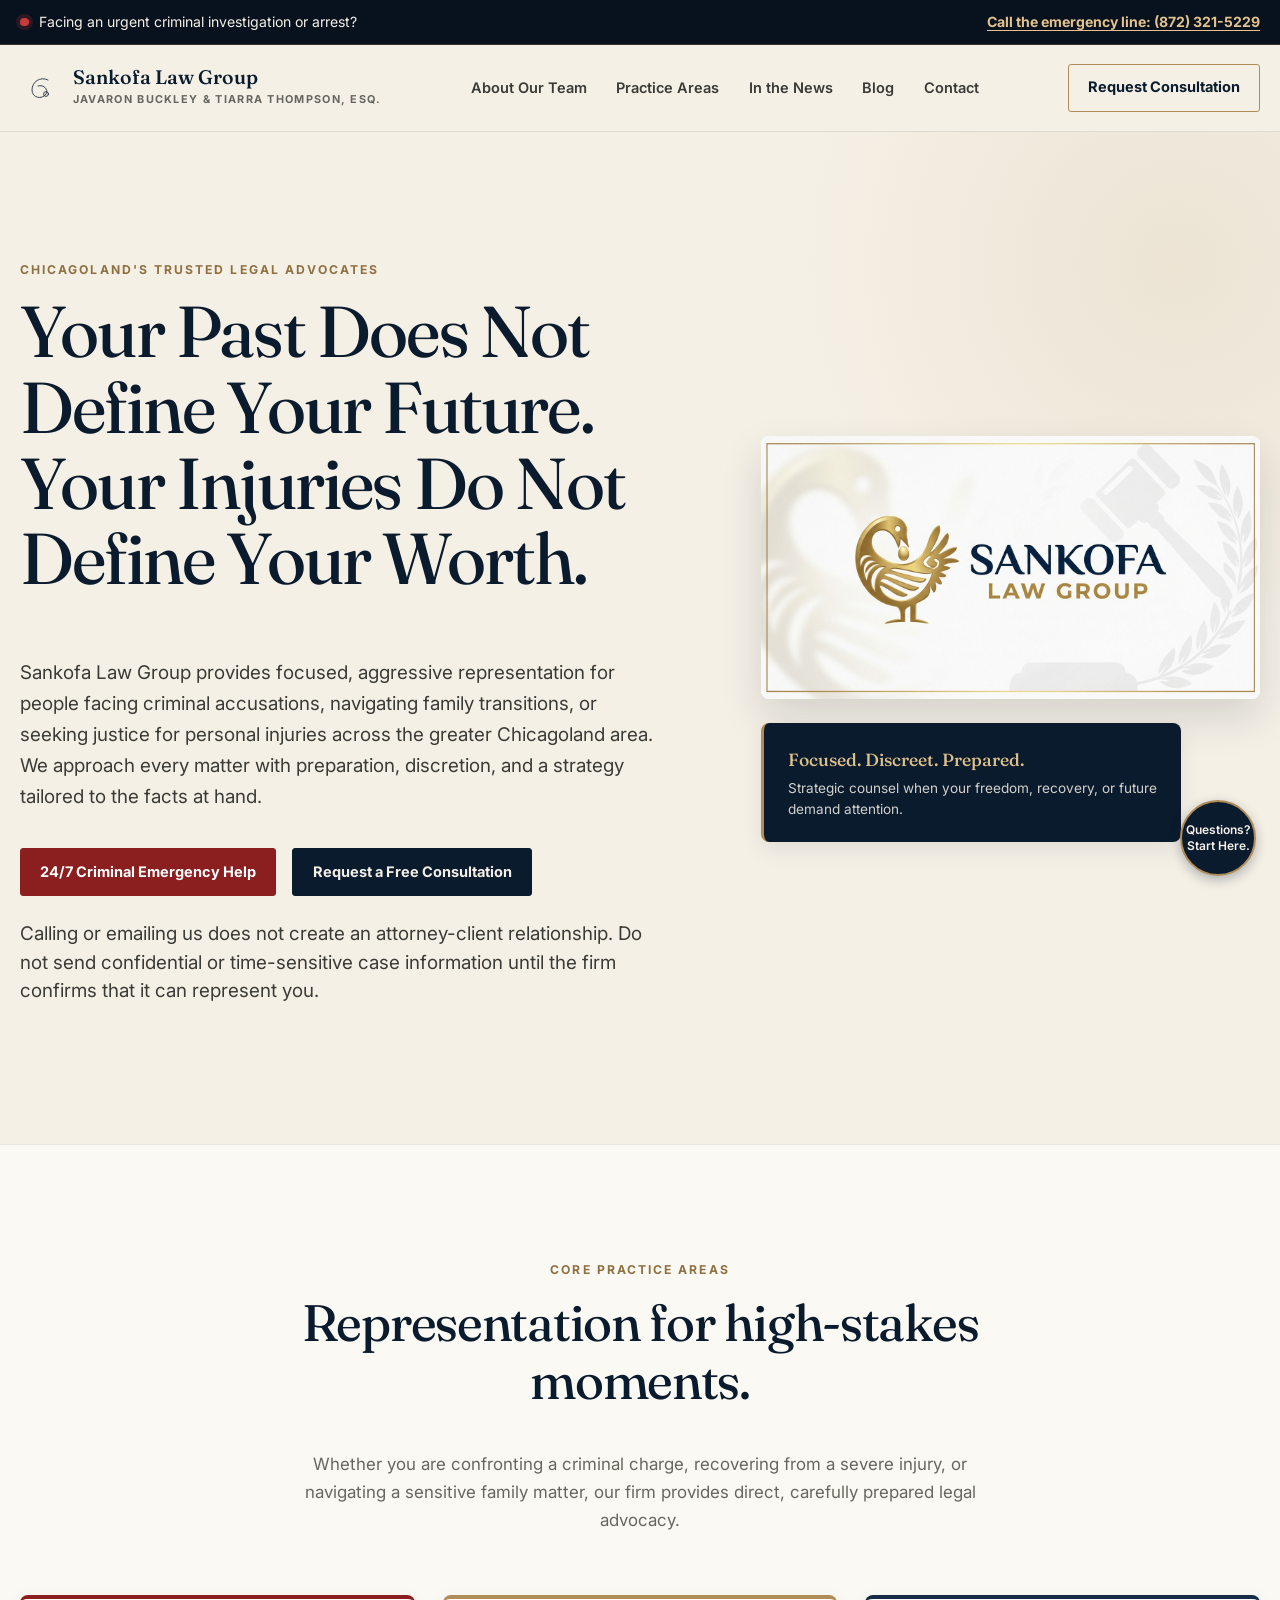
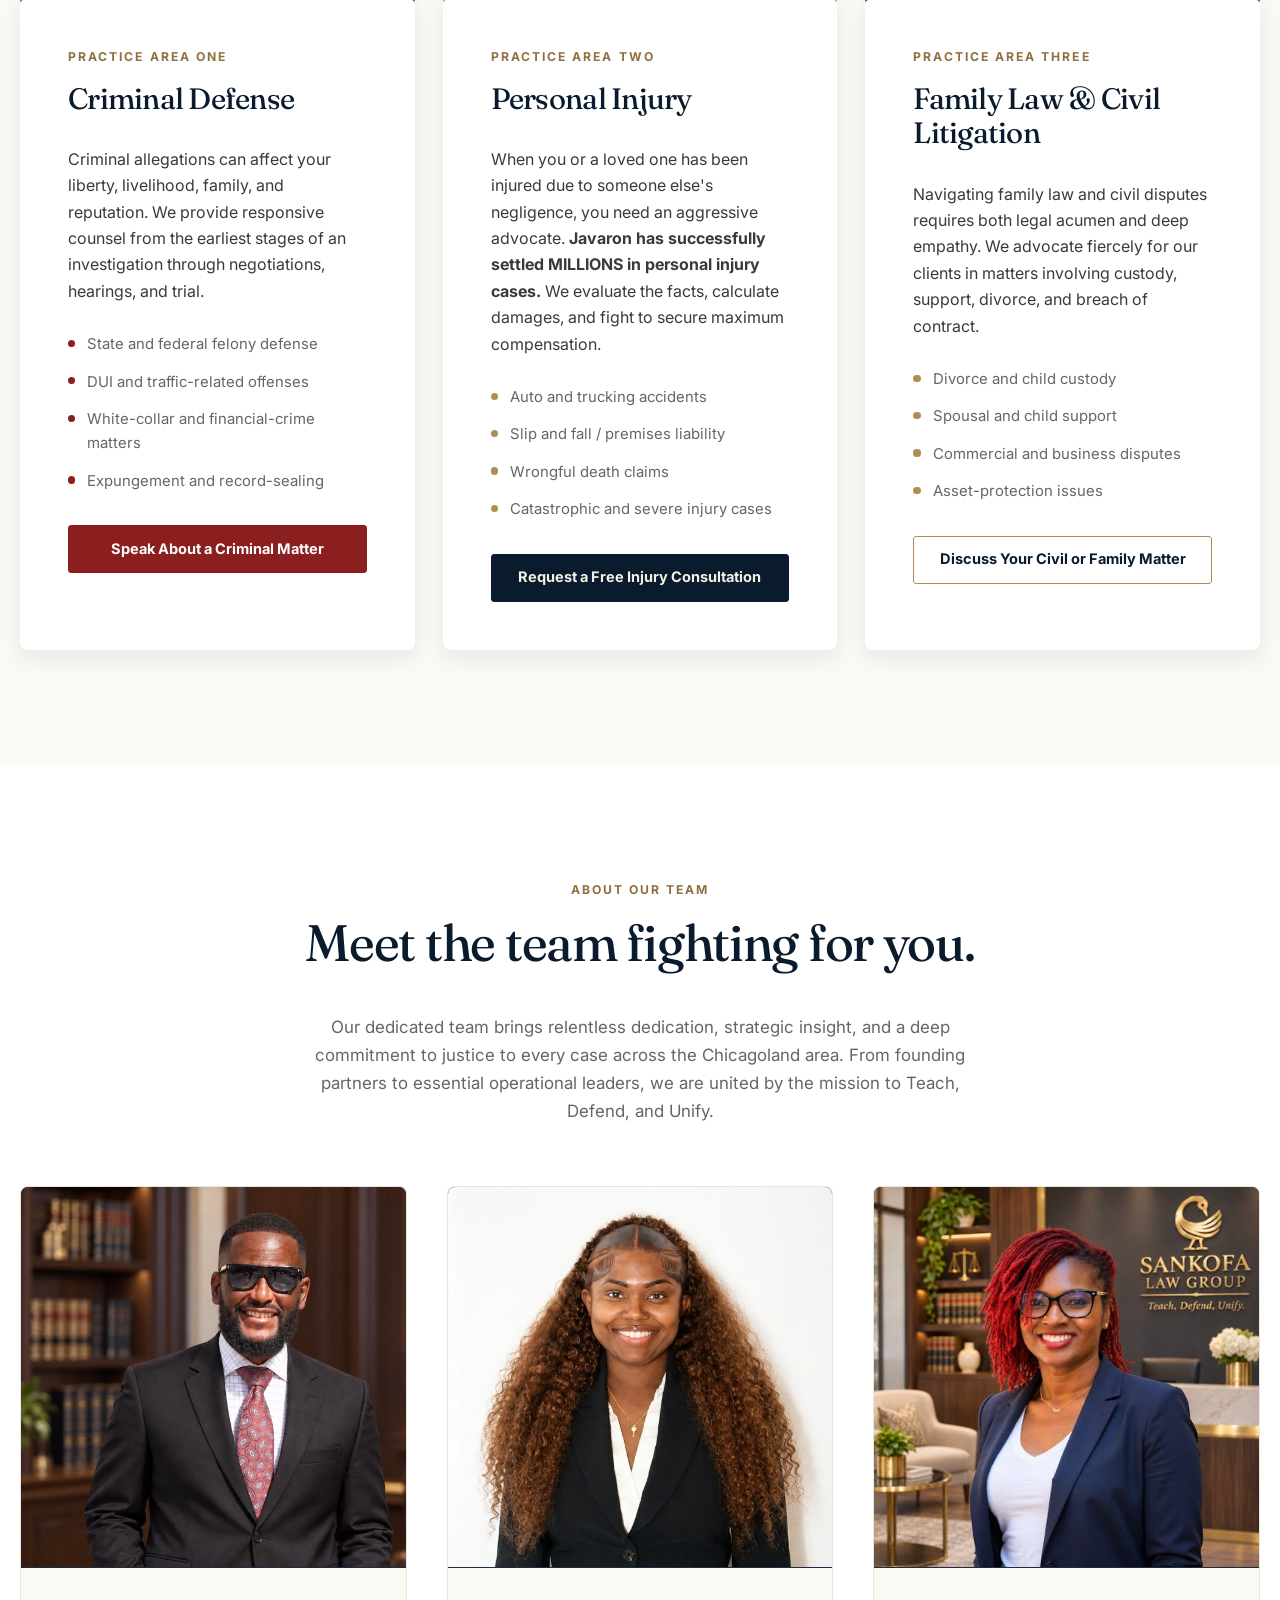
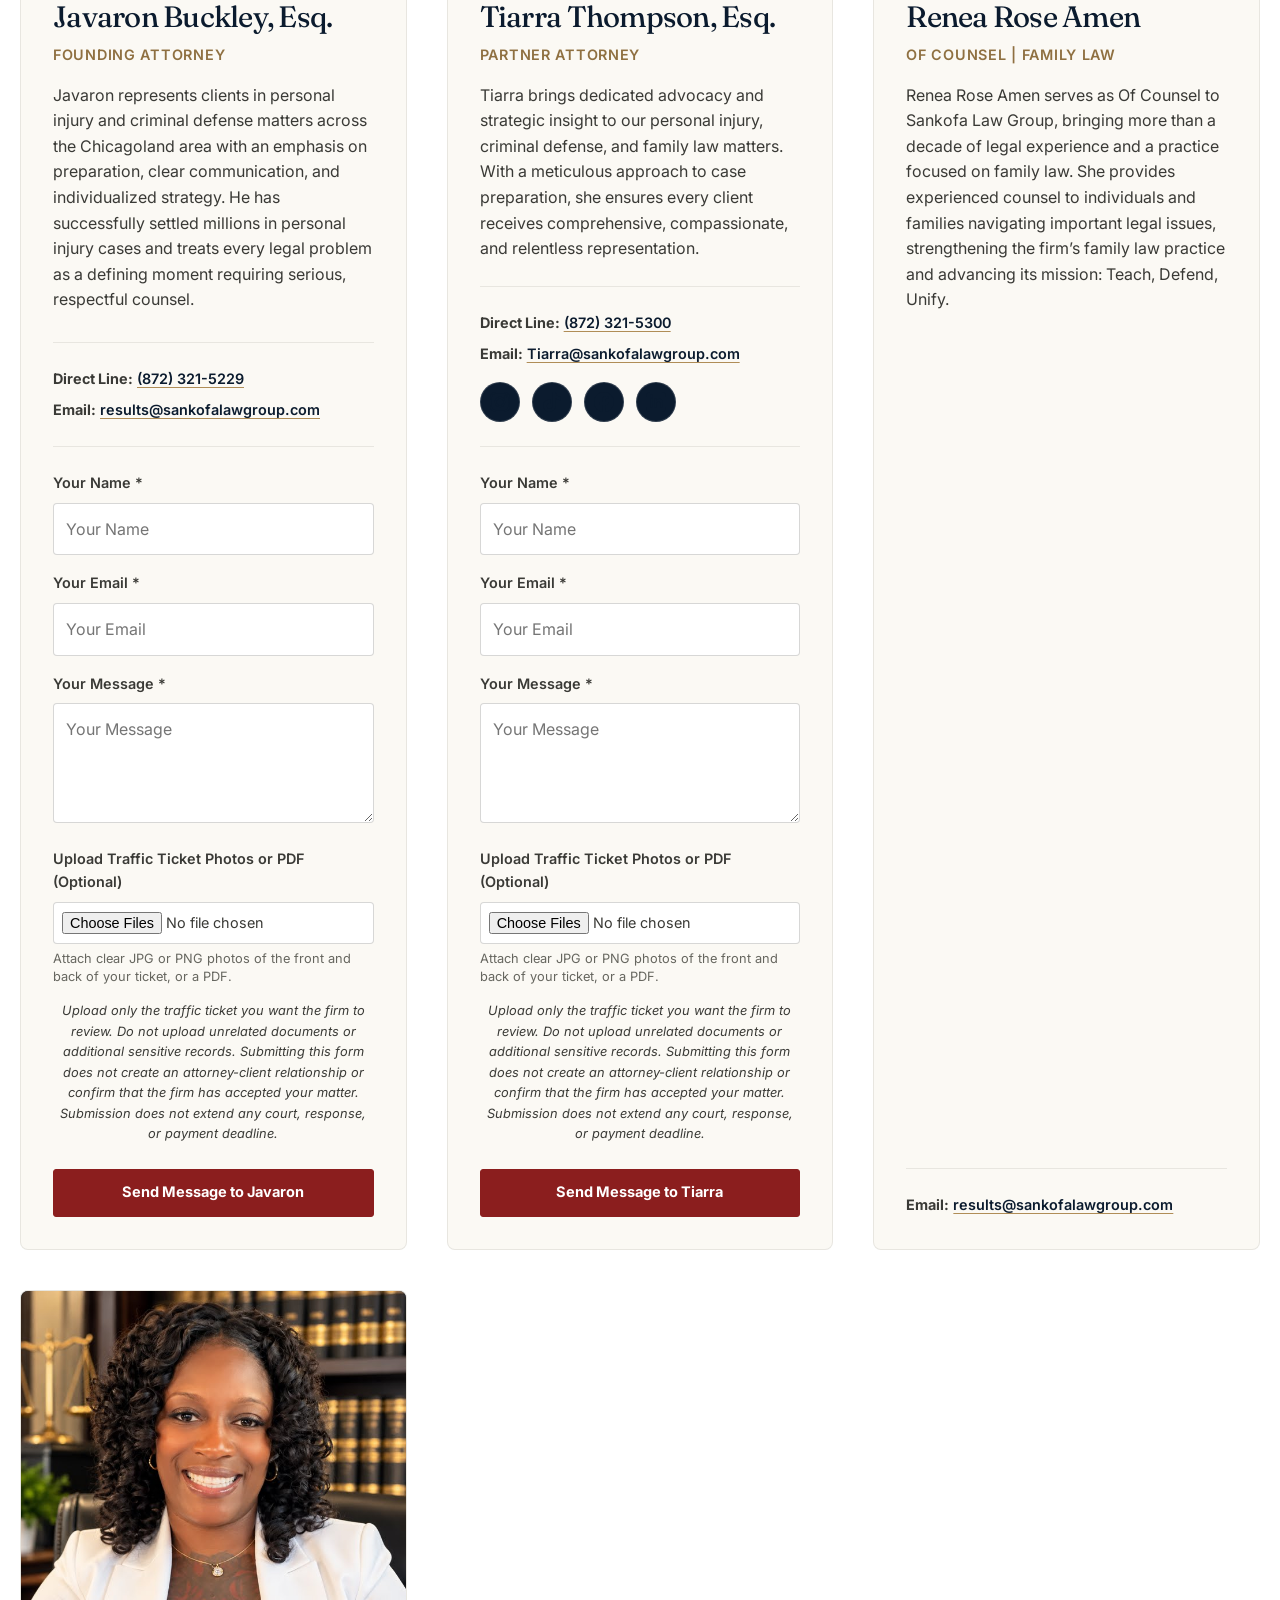
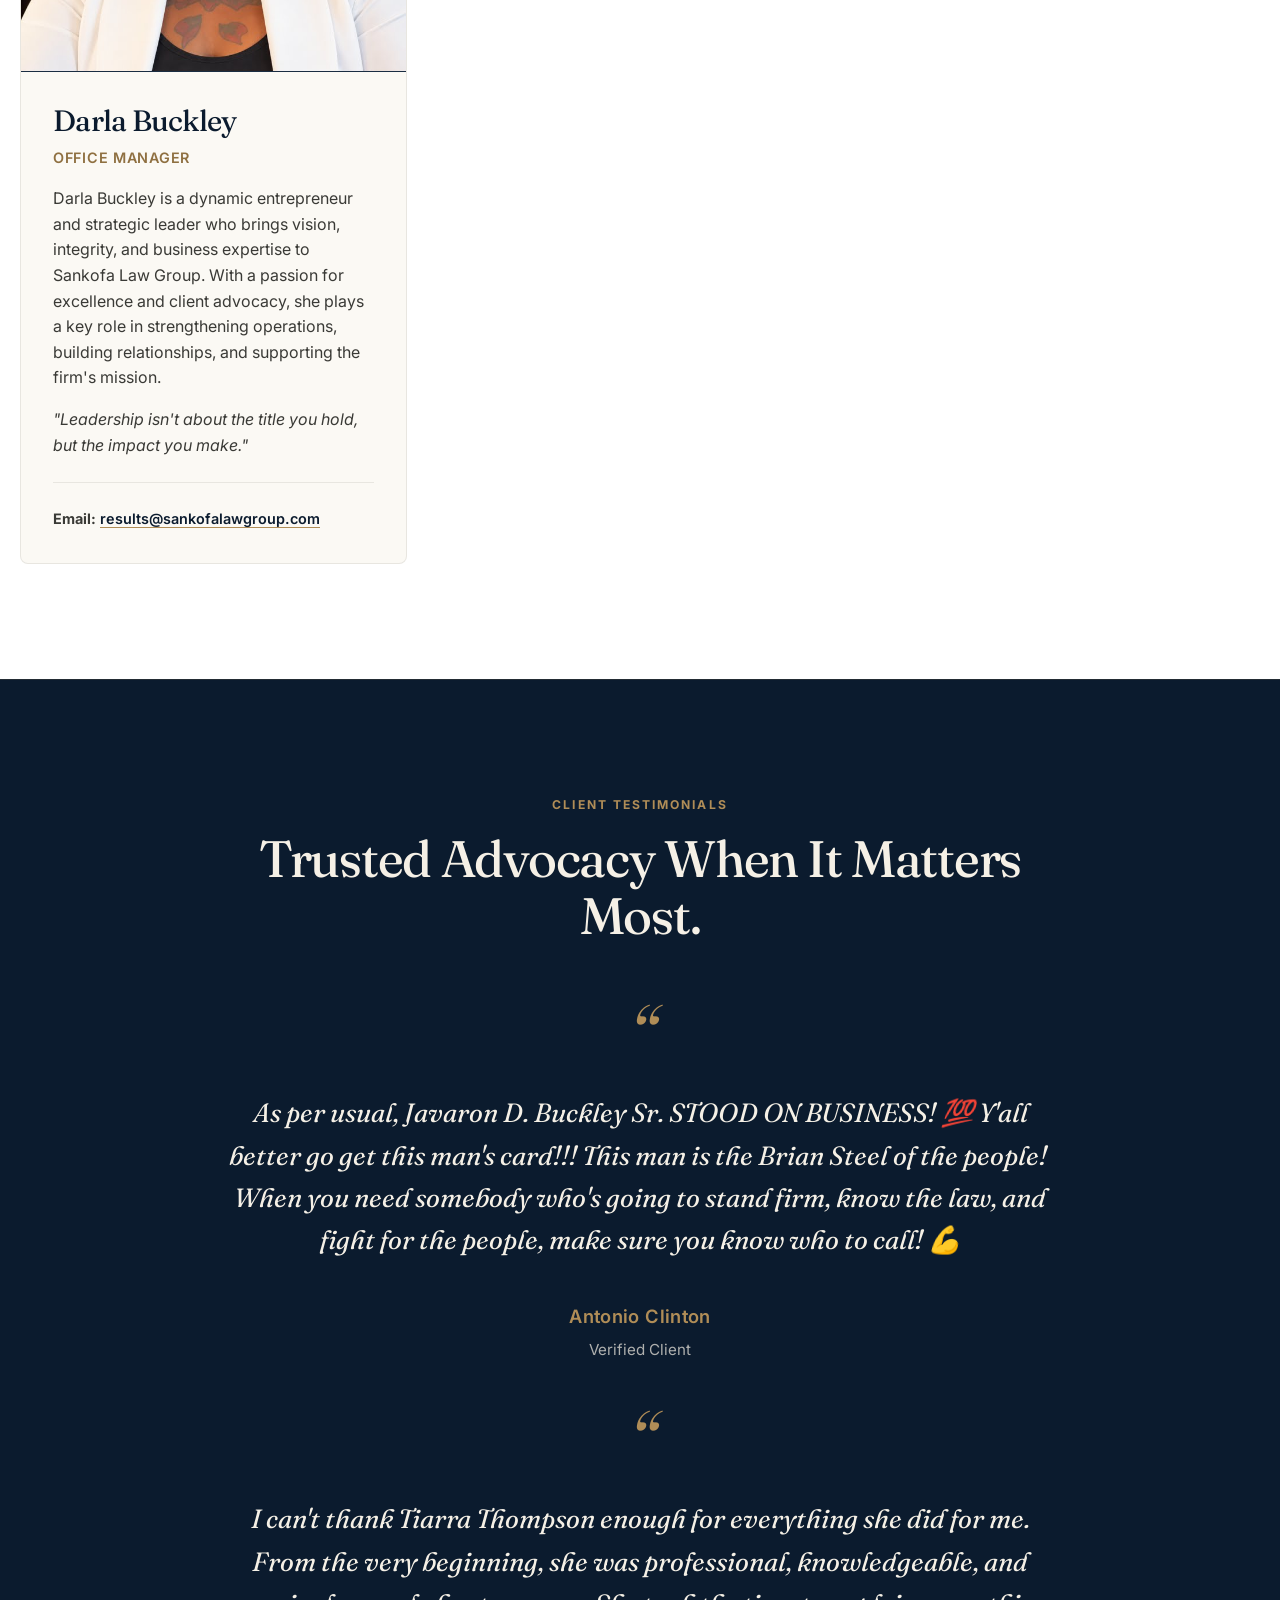
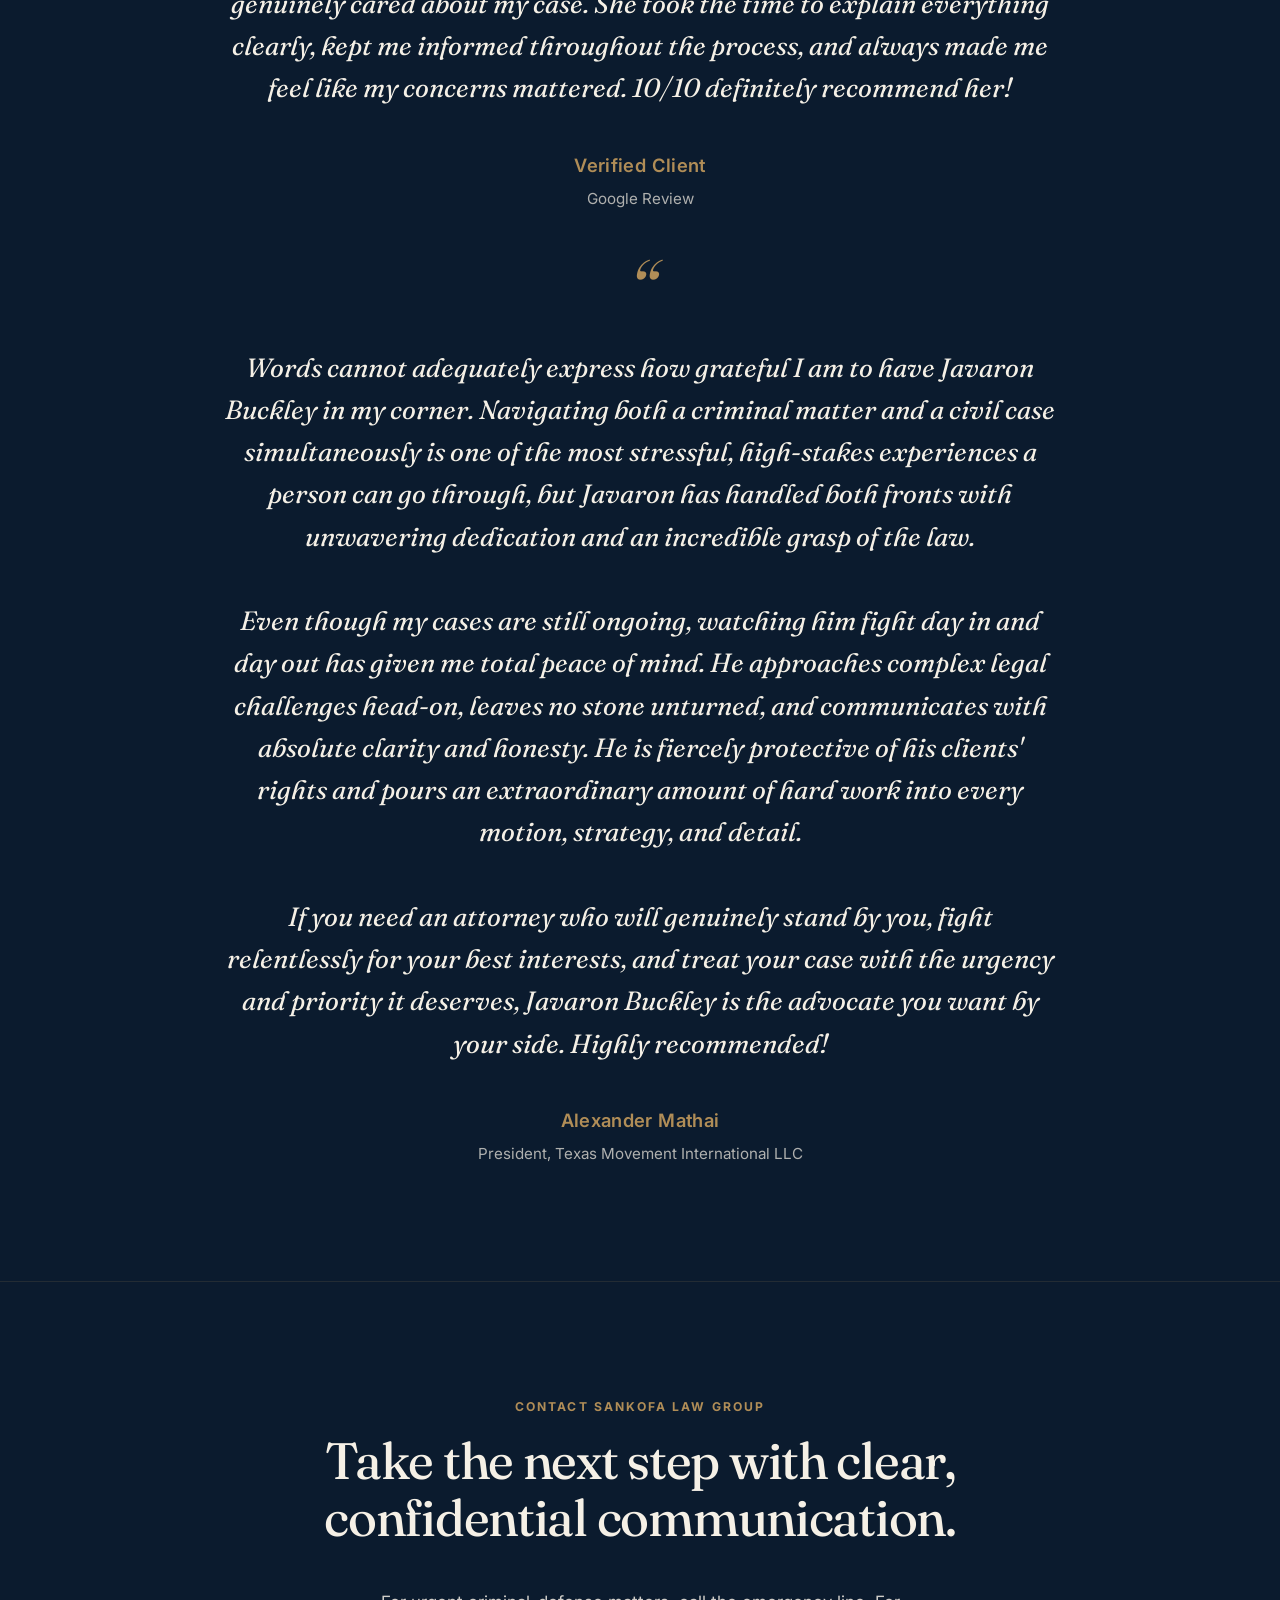
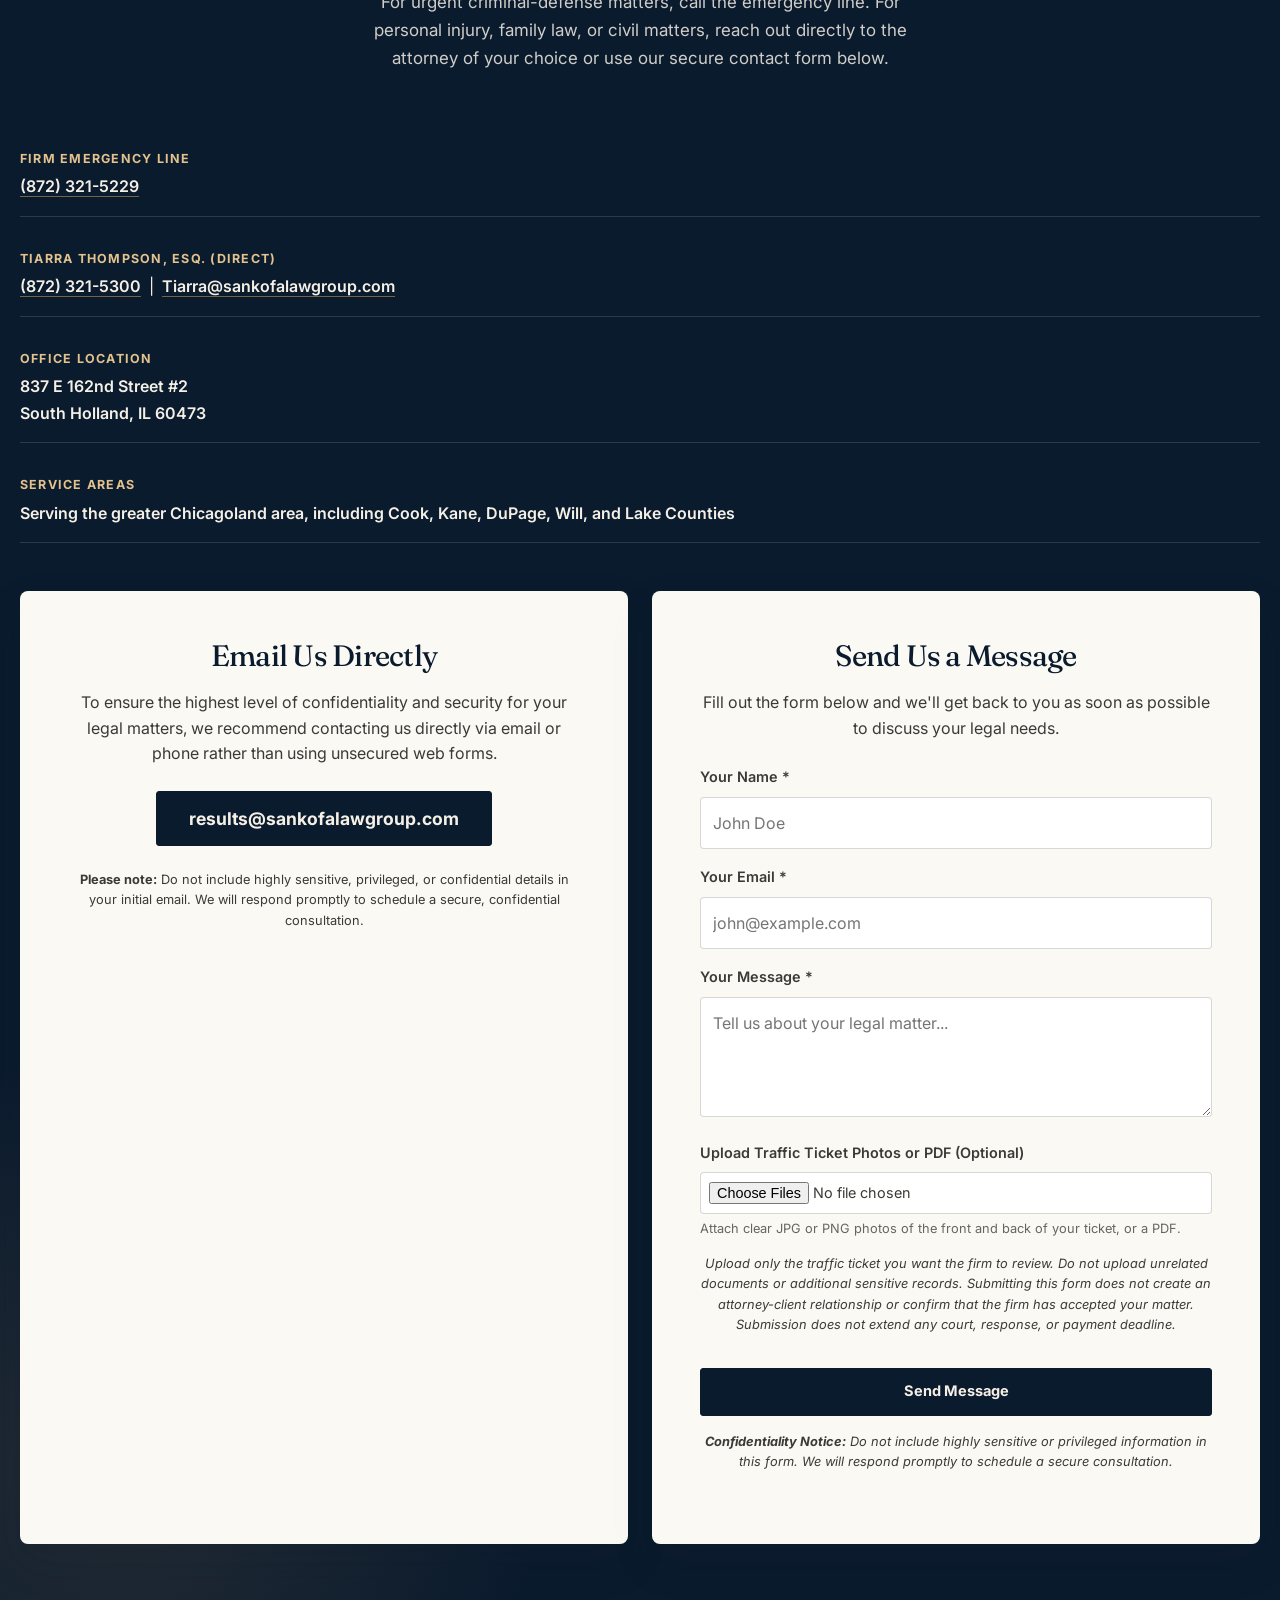
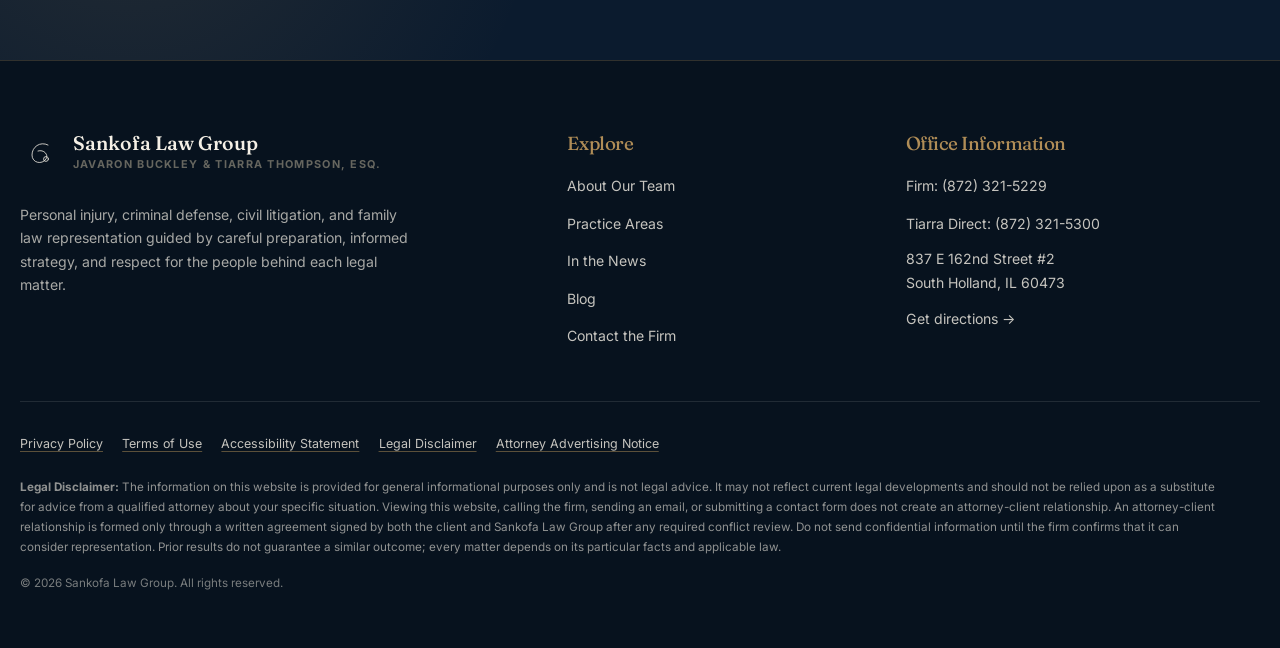
==== commit b659727b: "Update print statement from 'Hello' to 'Goodbye'" ====
--- a/index.html
+++ b/index.html
@@ -41,7 +41,7 @@
   <link rel="preconnect" href="https://fonts.gstatic.com" crossorigin>
   <link href="https://fonts.googleapis.com/css2?family=Fraunces:ital,opsz,wght@0,9..144,300..700;1,9..144,300..400&family=Inter:wght@300;400;500;600;700&display=swap" rel="stylesheet">
 
-  <!-- JSON-LD Schema for Local SEO -->
+  <!-- JSON-LD Schema for Local SEO & AEO -->
   <script type="application/ld+json">
   {
     "@context": "https://schema.org",
@@ -73,10 +73,17 @@
       "@type": "Person",
       "name": "Javaron Buckley",
       "jobTitle": "Founding Attorney",
+      "url": "https://www.sankofalawgroup.com/javaron-buckley.html",
       "telephone": "+1-872-321-5229",
       "email": "results@sankofalawgroup.com"
     },
     "employee": [
+      {
+        "@type": "Person",
+        "name": "Javaron Buckley",
+        "jobTitle": "Founding Attorney",
+        "url": "https://www.sankofalawgroup.com/javaron-buckley.html"
+      },
       {
         "@type": "Person",
         "name": "Tiarra Thompson",
@@ -91,14 +98,14 @@
       },
       {
         "@type": "Person",
-        "name": "Darla Buckley",
-        "jobTitle": "Office Manager",
+        "name": "Renea Rose Amen",
+        "jobTitle": "Of Counsel",
         "email": "results@sankofalawgroup.com"
       },
       {
         "@type": "Person",
-        "name": "Renea Rose Amen",
-        "jobTitle": "Of Counsel",
+        "name": "Darla Buckley",
+        "jobTitle": "Office Manager",
         "email": "results@sankofalawgroup.com"
       }
     ],
@@ -342,6 +349,20 @@
       flex-direction: column;
     }
     .team-card__content h3 { margin-bottom: 0.5rem; }
+    
+    /* SEO Link Styling for Javaron's Name */
+    .team-card__content h3 a {
+      color: var(--navy-900);
+      text-decoration: none;
+      transition: color var(--transition);
+    }
+    .team-card__content h3 a:hover {
+      color: var(--brass-600);
+      text-decoration: underline;
+      text-decoration-color: var(--brass-500);
+      text-underline-offset: 4px;
+    }
+
     .team-card__title {
       display: block; color: var(--brass-600); font-weight: 600;
       font-size: 0.9rem; text-transform: uppercase; letter-spacing: 0.05em; margin-bottom: 1rem;
@@ -497,7 +518,6 @@
       font-size: 1rem;
       background: var(--white);
     }
-    /* Added styling for file inputs and helper text */
     .form-group input[type="file"] {
       padding: 0.5rem;
       font-size: 0.9rem;
@@ -739,26 +759,26 @@
       </div>
     </section>
 
-    <!-- About / Meet Our Team Section -->
+    <!-- About / Meet Our Team Section (SEO & AEO Optimized) -->
     <section id="about" class="section team-section" aria-labelledby="team-heading">
       <div class="container">
         <div class="section-heading">
           <span class="eyebrow">About Our Team</span>
           <h2 id="team-heading">Meet the team fighting for you.</h2>
-          <p>Our dedicated team brings relentless dedication, strategic insight, and a deep commitment to justice to every case across the Chicagoland area.</p>
+          <p>Our dedicated team brings relentless dedication, strategic insight, and a deep commitment to justice to every case across the Chicagoland area. From founding partners to essential operational leaders, we are united by the mission to Teach, Defend, and Unify.</p>
         </div>
 
         <div class="team-grid">
-          <!-- Javaron Buckley -->
+          <!-- 1. Javaron Buckley (Founding Partner - Linked for SEO) -->
           <article class="team-card">
             <div class="team-card__image">
-              <img src="images/IMG_6004.jpeg" alt="Javaron Buckley, Founding Attorney" width="600" height="750" loading="lazy">
+              <img src="images/IMG_6004.jpeg" alt="Javaron Buckley, Founding Attorney at Sankofa Law Group" width="600" height="750" loading="lazy">
             </div>
             <div class="team-card__content">
-              <h3>Javaron Buckley, Esq.</h3>
+              <h3><a href="javaron-buckley.html" title="Read full biography of Javaron Buckley">Javaron Buckley, Esq.</a></h3>
               <span class="team-card__title">Founding Attorney</span>
               <p>
-                Javaron represents clients in personal injury and criminal defense matters across the Chicagoland area with an emphasis on preparation, clear communication, and individualized strategy. He understands that legal problems are often defining moments, and that clients deserve counsel who treats them with seriousness and respect.
+                Javaron represents clients in personal injury and criminal defense matters across the Chicagoland area with an emphasis on preparation, clear communication, and individualized strategy. He has successfully settled millions in personal injury cases and treats every legal problem as a defining moment requiring serious, respectful counsel.
               </p>
               <div class="team-contact">
                 <div style="margin-bottom: 0.5rem;"><strong>Direct Line:</strong> <a href="tel:+18723215229">(872) 321-5229</a></div>
@@ -791,10 +811,10 @@
             </div>
           </article>
 
-          <!-- Tiarra Thompson -->
+          <!-- 2. Tiarra Thompson (Partner Attorney) -->
           <article class="team-card">
             <div class="team-card__image">
-              <img src="images/Tiarra Sankofa Crop.jpg" alt="Tiarra Thompson, Partner Attorney" width="600" height="750" loading="lazy">
+              <img src="images/Tiarra Sankofa Crop.jpg" alt="Tiarra Thompson, Partner Attorney at Sankofa Law Group" width="600" height="750" loading="lazy">
             </div>
             <div class="team-card__content">
               <h3>Tiarra Thompson, Esq.</h3>
@@ -847,22 +867,16 @@
             </div>
           </article>
 
-          <!-- Darla Buckley -->
+          <!-- 3. Renea Rose Amen (Of Counsel) -->
           <article class="team-card">
             <div class="team-card__image">
-              <img src="images/Darla Buckley.jpg" alt="Darla Buckley, Office Manager" width="600" height="750" loading="lazy">
+              <img src="images/Renea Rose Amen.jpg" alt="Renea Rose Amen, Of Counsel at Sankofa Law Group" width="600" height="750" loading="lazy">
             </div>
             <div class="team-card__content">
-              <h3>Darla Buckley</h3>
-              <span class="team-card__title">Office Manager</span>
+              <h3>Renea Rose Amen</h3>
+              <span class="team-card__title">Of Counsel | Family Law</span>
               <p>
-                Darla Buckley is a dynamic entrepreneur and strategic leader who brings vision, integrity, and business expertise to Sankofa Law Group.
-              </p>
-              <p>
-                With a passion for excellence and client advocacy, she plays a key role in strengthening operations, building relationships, and supporting the firm's mission.
-              </p>
-              <p>
-                <em>"Leadership isn't about the title you hold, but the impact you make."</em>
+                Renea Rose Amen serves as Of Counsel to Sankofa Law Group, bringing more than a decade of legal experience and a practice focused on family law. She provides experienced counsel to individuals and families navigating important legal issues, strengthening the firm’s family law practice and advancing its mission: Teach, Defend, Unify.
               </p>
               <div class="team-contact">
                 <div><strong>Email:</strong> <a href="mailto:results@sankofalawgroup.com">results@sankofalawgroup.com</a></div>
@@ -870,22 +884,19 @@
             </div>
           </article>
 
-          <!-- Renea Rose Amen -->
+          <!-- 4. Darla Buckley (Office Manager) -->
           <article class="team-card">
             <div class="team-card__image">
-              <img src="images/Renea Rose Amen.jpg" alt="Renea Rose Amen, Of Counsel" width="600" height="750" loading="lazy">
+              <img src="images/Darla Buckley.jpg" alt="Darla Buckley, Office Manager at Sankofa Law Group" width="600" height="750" loading="lazy">
             </div>
             <div class="team-card__content">
-              <h3>Renea Rose Amen</h3>
-              <span class="team-card__title">Of Counsel | Family Law</span>
+              <h3>Darla Buckley</h3>
+              <span class="team-card__title">Office Manager</span>
               <p>
-                Renea Rose Amen serves as Of Counsel to Sankofa Law Group, bringing more than a decade of legal experience and a practice focused on family law.
+                Darla Buckley is a dynamic entrepreneur and strategic leader who brings vision, integrity, and business expertise to Sankofa Law Group. With a passion for excellence and client advocacy, she plays a key role in strengthening operations, building relationships, and supporting the firm's mission.
               </p>
               <p>
-                Family law matters touch some of the most personal areas of a client’s life—their relationships, children, and future. Through her role at Sankofa Law Group, Renea provides experienced counsel to individuals and families navigating these important legal issues.
-              </p>
-              <p>
-                Her addition strengthens the firm’s family law practice and advances its mission: Teach, Defend, Unify.
+                <em>"Leadership isn't about the title you hold, but the impact you make."</em>
               </p>
               <div class="team-contact">
                 <div><strong>Email:</strong> <a href="mailto:results@sankofalawgroup.com">results@sankofalawgroup.com</a></div>
